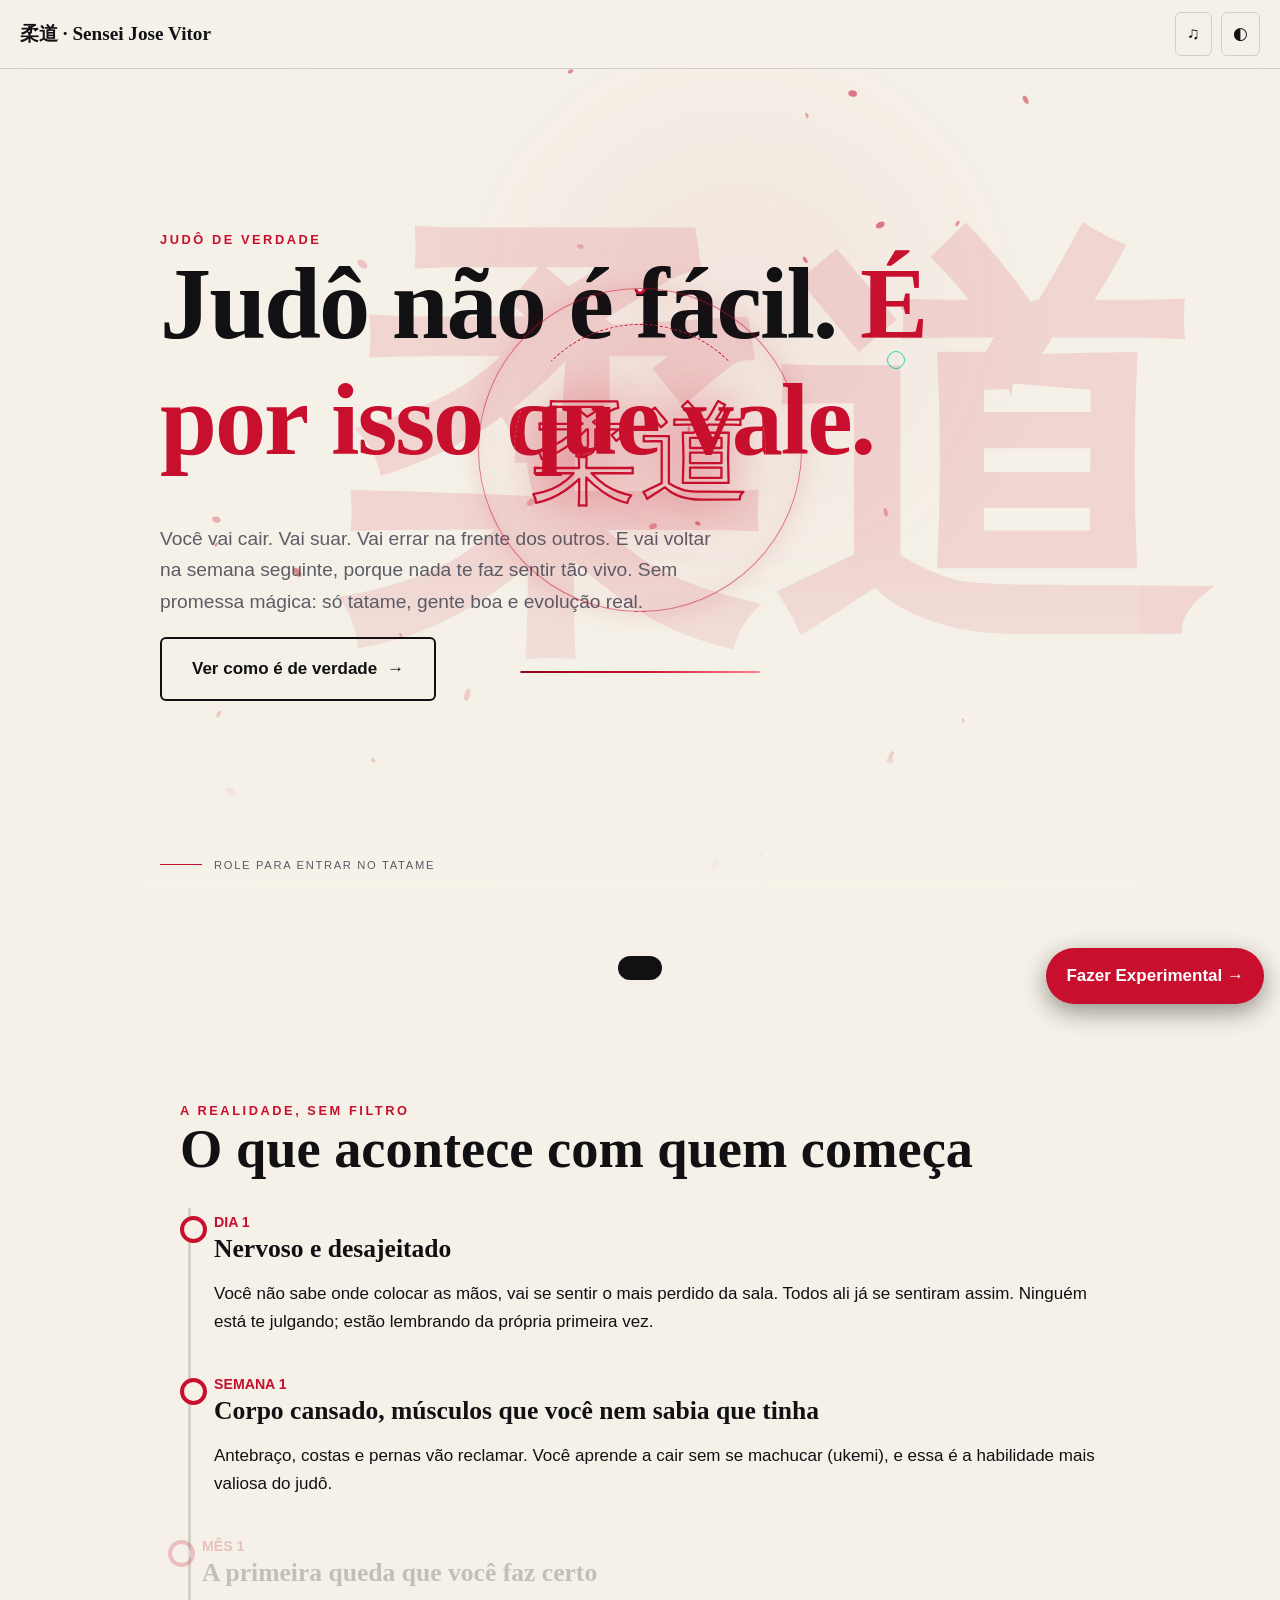
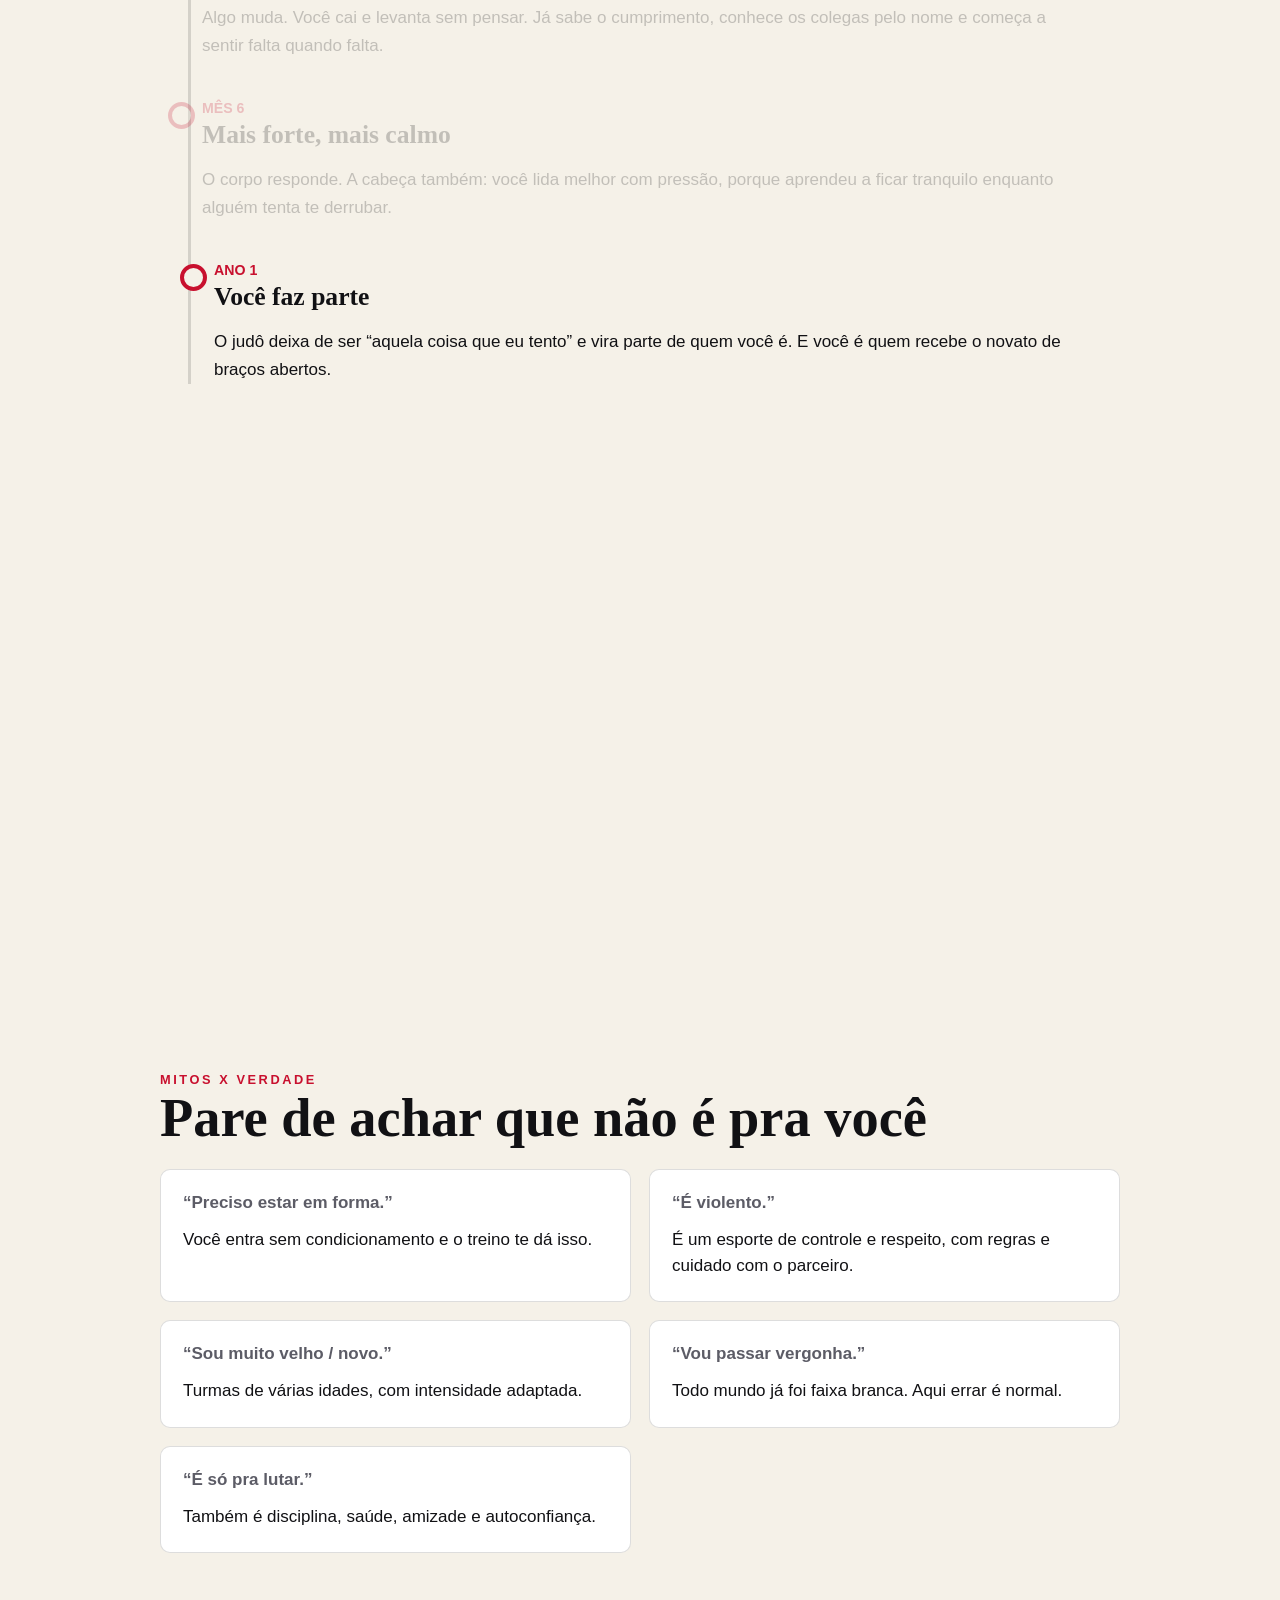
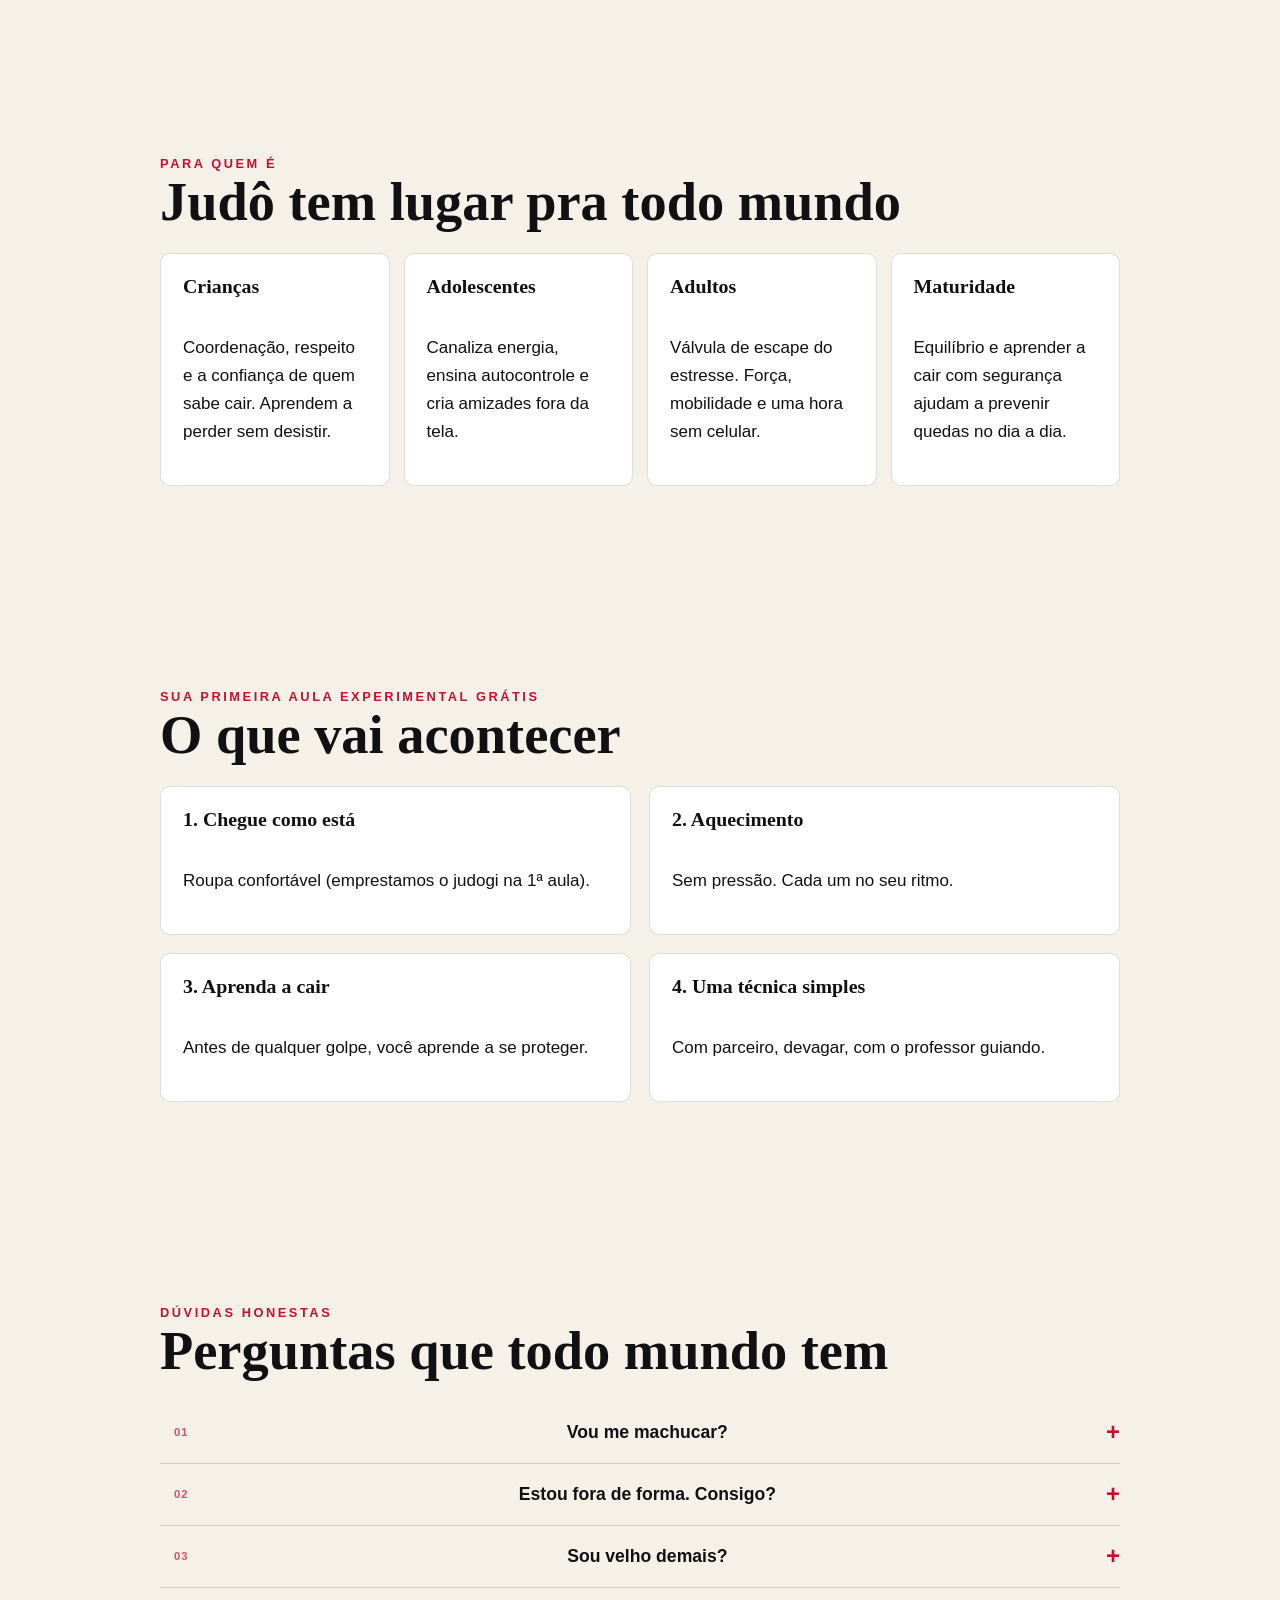
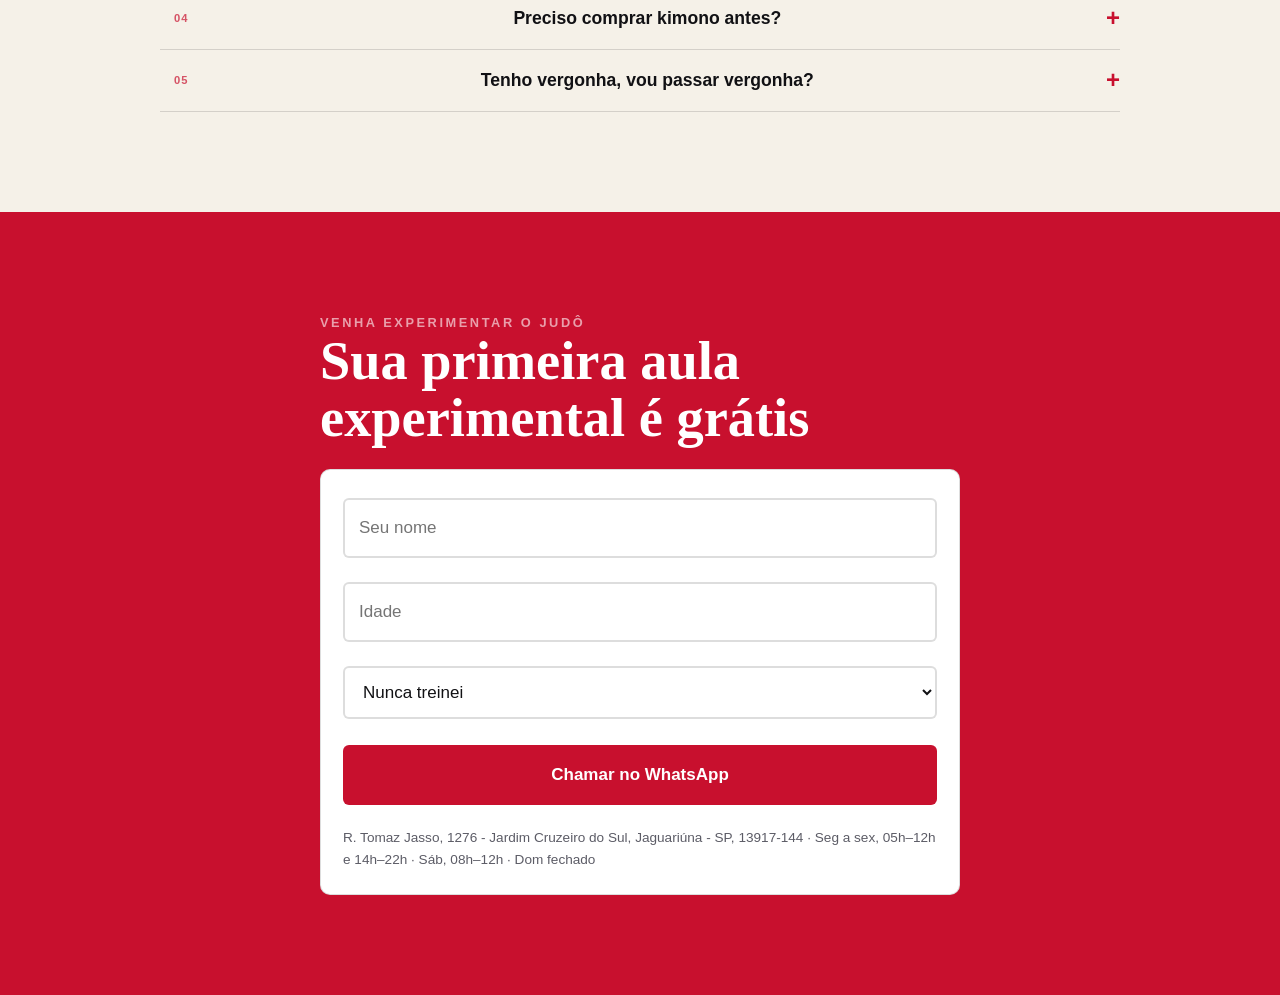
==== judo-academia.html @ a7edaeb3 "Add judo academy website" ====
<!DOCTYPE html>
<html lang="pt-BR">
<head>
<meta charset="utf-8">
<meta name="viewport" content="width=device-width, initial-scale=1, viewport-fit=cover">
<meta name="theme-color" content="#0b0b0f">
<title>Sensei Jose Vitor</title>
<link rel="stylesheet" href="judo-academia.css">
</head>
<body>
<div class="loader" id="loader" aria-label="Carregando" role="status"><div class="loader__mark"><div class="loader__emblem"><svg viewBox="0 0 200 200" aria-hidden="true"><text x="100" y="135" text-anchor="middle" class="loader__kanji" font-size="96" font-family="serif">柔道</text></svg></div><div class="loader__status"><div class="loader__percent"><span id="loadPercent">0</span>%</div><div class="loader__track" aria-hidden="true"><i id="loadBar"></i></div><div class="loader__caption">Entre no tatame</div></div></div></div><div class="shoji" aria-hidden="true"><i></i><i></i></div>
<div id="pg"></div><div class="cursor" id="cursor"></div><div class="kj" id="kj" aria-hidden="true">柔道</div>
<nav id="nav"><b id="nm">柔道</b><span><button id="sound" aria-label="Ativar sons" aria-pressed="false">♫</button> <button id="tgl" aria-label="Alternar tema">◐</button></span></nav>
<main>
<section class="hero" id="top"><canvas class="hero__canvas" id="petals" aria-hidden="true"></canvas><div class="hero__wash"></div>
<div class="hero__copy"><div class="k">Judô de verdade</div><h1 id="h1">Judô não é fácil. É por isso que vale.</h1><p>Você vai cair. Vai suar. Vai errar na frente dos outros. E vai voltar na semana seguinte, porque nada te faz sentir tão vivo. Sem promessa mágica: só tatame, gente boa e evolução real.</p><div class="row"><a class="btn o btn--explore magnetic" href="#real"><span>Ver como é de verdade <i aria-hidden="true">→</i></span></a></div></div><div class="scroll-cue"><i></i>Role para entrar no tatame</div>
</section>
<div class="tl-wrap" id="real"><section class="tl-stage"><div class="tl-pin"><div style="width:100%"><div class="k reveal">A realidade, sem filtro</div><h2 class="reveal">O que acontece com quem começa</h2><div class="tl" id="tl"><i></i><div class="st"><small>DIA 1</small><h3>Nervoso e desajeitado</h3><p>Você não sabe onde colocar as mãos, vai se sentir o mais perdido da sala. Todos ali já se sentiram assim. Ninguém está te julgando; estão lembrando da própria primeira vez.</p></div><div class="st"><small>SEMANA 1</small><h3>Corpo cansado, músculos que você nem sabia que tinha</h3><p>Antebraço, costas e pernas vão reclamar. Você aprende a cair sem se machucar (ukemi), e essa é a habilidade mais valiosa do judô.</p></div><div class="st"><small>MÊS 1</small><h3>A primeira queda que você faz certo</h3><p>Algo muda. Você cai e levanta sem pensar. Já sabe o cumprimento, conhece os colegas pelo nome e começa a sentir falta quando falta.</p></div><div class="st"><small>MÊS 6</small><h3>Mais forte, mais calmo</h3><p>O corpo responde. A cabeça também: você lida melhor com pressão, porque aprendeu a ficar tranquilo enquanto alguém tenta te derrubar.</p></div><div class="st"><small>ANO 1</small><h3>Você faz parte</h3><p>O judô deixa de ser “aquela coisa que eu tento” e vira parte de quem você é. E você é quem recebe o novato de braços abertos.</p></div></div></div></div></section></div>
<section class="big-band clip-reveal"><p id="mantra"><span class="light-word">Não</span> <span class="light-word">é</span> <span class="light-word">sobre</span> <span class="light-word">não</span> <span class="light-word">cair.</span><br><span class="light-word">É</span> <span class="light-word">sobre</span> <em class="light-word">aprender</em> <em class="light-word">a</em> <em class="light-word">levantar</em><span class="light-word">.</span></p></section>
<section><div class="k reveal">Mitos x verdade</div><h2 class="reveal">Pare de achar que não é pra você</h2><div id="myths" class="two"><div class="card reveal tilt"><span class="myth">“Preciso estar em forma.”</span><span class="real">Você entra sem condicionamento e o treino te dá isso.</span></div><div class="card reveal tilt"><span class="myth">“É violento.”</span><span class="real">É um esporte de controle e respeito, com regras e cuidado com o parceiro.</span></div><div class="card reveal tilt"><span class="myth">“Sou muito velho / novo.”</span><span class="real">Turmas de várias idades, com intensidade adaptada.</span></div><div class="card reveal tilt"><span class="myth">“Vou passar vergonha.”</span><span class="real">Todo mundo já foi faixa branca. Aqui errar é normal.</span></div><div class="card reveal tilt"><span class="myth">“É só pra lutar.”</span><span class="real">Também é disciplina, saúde, amizade e autoconfiança.</span></div></div></section>
<section><div class="k reveal">Para quem é</div><h2 class="reveal">Judô tem lugar pra todo mundo</h2><div class="ages"><div class="card reveal tilt"><h3>Crianças</h3><p>Coordenação, respeito e a confiança de quem sabe cair. Aprendem a perder sem desistir.</p></div><div class="card reveal tilt"><h3>Adolescentes</h3><p>Canaliza energia, ensina autocontrole e cria amizades fora da tela.</p></div><div class="card reveal tilt"><h3>Adultos</h3><p>Válvula de escape do estresse. Força, mobilidade e uma hora sem celular.</p></div><div class="card reveal tilt"><h3>Maturidade</h3><p>Equilíbrio e aprender a cair com segurança ajudam a prevenir quedas no dia a dia.</p></div></div></section>
<section><div class="k reveal">Sua primeira aula experimental grátis</div><h2 class="reveal">O que vai acontecer</h2><div class="two"><div class="card reveal tilt"><h3>1. Chegue como está</h3><p>Roupa confortável (emprestamos o judogi na 1ª aula).</p></div><div class="card reveal tilt"><h3>2. Aquecimento</h3><p>Sem pressão. Cada um no seu ritmo.</p></div><div class="card reveal tilt"><h3>3. Aprenda a cair</h3><p>Antes de qualquer golpe, você aprende a se proteger.</p></div><div class="card reveal tilt"><h3>4. Uma técnica simples</h3><p>Com parceiro, devagar, com o professor guiando.</p></div></div></section>
<section><div class="k reveal">Dúvidas honestas</div><h2 class="reveal">Perguntas que todo mundo tem</h2><div class="reveal"><details><summary>Vou me machucar?</summary><p>Judô é contato, e lesões podem acontecer como em qualquer esporte. Por isso começamos pelo ukemi (a arte de cair) e treinamos com progressão e supervisão. Avise o professor de qualquer limitação.</p></details><details><summary>Estou fora de forma. Consigo?</summary><p>Sim. Ninguém chega em forma para o judô: o judô é que te coloca em forma. Você faz no seu ritmo.</p></details><details><summary>Sou velho demais?</summary><p>Não existe idade máxima. Há pessoas começando depois dos 50. Adaptamos a intensidade.</p></details><details><summary>Preciso comprar kimono antes?</summary><p>Não. Para a primeira aula, use roupa confortável. Depois te orientamos sobre o judogi.</p></details><details><summary>Tenho vergonha, vou passar vergonha?</summary><p>Todo mundo ali já foi iniciante. Errar faz parte e é bem-vindo.</p></details></div></section>
<section class="cta" id="aula"><div class="in"><div class="k reveal">Venha experimentar o judô</div><h2 class="reveal">Sua primeira aula experimental é grátis</h2><div class="card reveal"><input id="fn" placeholder="Seu nome" aria-label="Nome"><input id="fa" type="number" min="3" max="99" placeholder="Idade" aria-label="Idade"><select id="fx" aria-label="Experiência"><option>Nunca treinei</option><option>Já treinei algum tempo</option><option>Treino outra arte marcial</option></select><button class="btn form-submit magnetic" id="fb">Chamar no WhatsApp</button><p id="ad"></p></div></div></section>
</main><a class="btn fab magnetic" id="fab" href="#aula">Fazer Experimental →</a><div id="toast" role="status" aria-live="polite"></div>
<script src="judo-academia.js"></script>
</body>
</html>
---- judo-academia.css ----
:root{--bg:#f5f1e8;--fg:#111114;--card:#fff;--mut:#5c5c66;--red:#c8102e;--ink:#0b0b0f;--ln:#0002;--ease:cubic-bezier(.2,.8,.2,1);--ease-spring:cubic-bezier(.16,1,.3,1);--dur-fast:.24s;--dur:.7s;--dur-slow:1.2s;box-sizing:border-box;padding-top:env(safe-area-inset-top,0px);padding-bottom:env(safe-area-inset-bottom,0px)}
@media(prefers-color-scheme:dark){:root:not([data-theme="light"]){--bg:#0b0b0f;--fg:#f5f1e8;--card:#16161c;--mut:#a3a3b0;--ln:#fff2}}
:root[data-theme="dark"]{--bg:#0b0b0f;--fg:#f5f1e8;--card:#16161c;--mut:#a3a3b0;--ln:#fff2}
*{box-sizing:border-box}html{scroll-behavior:smooth}body{margin:0;background:var(--bg);color:var(--fg);font:17px/1.65 Inter,ui-sans-serif,sans-serif;overflow-x:hidden;transition:background-color .8s var(--ease),color .8s var(--ease)}
body:before{content:"";position:fixed;inset:0;pointer-events:none;z-index:80;opacity:.035;background-image:radial-gradient(#000 1px,transparent 1px);background-size:4px 4px;mix-blend-mode:soft-light}h1,h2,h3{font-family:'Shippori Mincho',Georgia,serif;line-height:1.05;margin:0 0 .4em}h2{font-size:clamp(2rem,6vw,3.4rem)}a,button{font:inherit}button{cursor:pointer}
.k{color:var(--red);font-weight:800;letter-spacing:.2em;font-size:.8rem;text-transform:uppercase}.btn{display:inline-block;background:var(--red);color:#fff;border:0;border-radius:6px;padding:16px 30px;font-weight:800;text-decoration:none;cursor:pointer;transition:transform var(--dur-fast) var(--ease),box-shadow var(--dur-fast) var(--ease);position:relative;overflow:hidden;isolation:isolate}.btn:before{content:"";position:absolute;inset:0;background:radial-gradient(circle at var(--mx,50%) var(--my,50%),#fff8,transparent 24%);opacity:0;transition:opacity var(--dur-fast);z-index:-1}.btn:hover:before,.btn:focus-visible:before{opacity:1}.btn:hover{transform:translateY(-3px);box-shadow:0 10px 30px #c8102e66}.btn:active{transform:scale(.97)}.btn.o{background:none;border:2px solid var(--fg);color:var(--fg)}.btn--explore{animation:explore-glow 3.2s ease-in-out infinite}.btn--explore:after{content:"";position:absolute;top:-40%;bottom:-40%;left:-35%;width:24%;background:linear-gradient(90deg,transparent,#fff8,transparent);transform:skewX(-22deg);animation:explore-sweep 4.8s ease-in-out infinite;pointer-events:none;z-index:0}.btn--explore>span{position:relative;z-index:1;display:inline-flex;align-items:center;gap:10px}.btn--explore i{font-style:normal;transition:transform .3s var(--ease)}.btn--explore:hover,.btn--explore:focus-visible{background:var(--red);border-color:var(--red);color:#fff}.btn--explore:hover i,.btn--explore:focus-visible i{transform:translateX(5px)}@keyframes explore-glow{0%,100%{box-shadow:0 0 0 1px #c8102e22,0 0 14px #c8102e18}50%{box-shadow:0 0 0 1px #c8102e66,0 0 26px #c8102e55}}@keyframes explore-sweep{0%,68%{left:-35%;opacity:0}72%{opacity:1}94%,100%{left:115%;opacity:0}}:focus-visible{outline:3px solid var(--red);outline-offset:3px}
#pg{position:fixed;top:0;left:0;height:3px;background:var(--red);width:0;z-index:90;transform-origin:left;box-shadow:0 0 18px #c8102e99}nav{position:fixed;top:0;left:0;width:100%;z-index:70;display:flex;justify-content:space-between;align-items:center;padding:12px 20px;padding-top:calc(12px + env(safe-area-inset-top,0px));backdrop-filter:blur(14px);background:color-mix(in srgb,var(--bg) 75%,transparent);border-bottom:1px solid var(--ln);transition:transform .55s var(--ease),background-color .7s var(--ease)}nav.is-hidden{transform:translateY(-110%)}nav b{font-family:'Shippori Mincho';font-size:1.2rem}nav>span{display:flex;align-items:center;gap:9px}nav .btn{padding:10px 18px;white-space:nowrap}#tgl,#sound{background:none;border:1px solid var(--ln);color:var(--fg);border-radius:6px;padding:7px 11px;cursor:pointer;transition:background var(--dur-fast),transform var(--dur-fast)}#tgl:hover,#sound:hover{background:var(--ln);transform:translateY(-2px)}
.loader{position:fixed;inset:0;z-index:100;background:var(--ink);color:#f5f1e8;display:grid;place-items:center;overflow:hidden;transition:visibility 1s 1s}.loader:before{content:"";position:absolute;width:min(70vw,520px);aspect-ratio:1;border:1px solid #c8102e33;border-radius:50%;box-shadow:0 0 0 34px #c8102e08,0 0 0 68px #c8102e05;animation:loader-orbit 12s linear infinite}.loader:after{content:"";position:absolute;left:0;right:0;top:50%;height:1px;background:linear-gradient(90deg,transparent,#c8102eaa,transparent);box-shadow:0 0 24px #c8102e;animation:loader-scan 2.4s var(--ease) infinite}.loader.done{visibility:hidden}.loader__mark{position:relative;text-align:center;z-index:1;animation:loader-breathe 2.2s var(--ease) infinite}.loader__mark:before,.loader__mark:after{content:"";position:absolute;inset:10%;border:1px solid #f5f1e81a;border-radius:50%;animation:loader-ring 2.8s var(--ease) infinite}.loader__mark:after{inset:0;border-color:#c8102e55;animation-delay:-1.4s}.loader__mark svg{width:min(42vw,240px);height:min(42vw,240px);overflow:visible;filter:drop-shadow(0 0 18px #c8102e88)}.loader__kanji{fill:none;stroke:var(--red);stroke-width:2;stroke-linecap:round;stroke-linejoin:round;stroke-dasharray:900;stroke-dashoffset:900;animation:draw 1.8s var(--ease) forwards}.loader__percent{font-size:.75rem;letter-spacing:.2em;margin-top:16px;color:#f5f1e8aa}.loader__caption{margin-top:8px;font-size:.62rem;letter-spacing:.32em;text-transform:uppercase;color:#f5f1e855}.shoji{position:fixed;inset:0;z-index:99;pointer-events:none;display:flex}.shoji i{background:var(--red);width:50%;transform:scaleX(1);transition:transform 1s var(--ease-spring)}.shoji i:last-child{transform-origin:right}.shoji i:first-child{transform-origin:left}.loader.done+.shoji i:first-child{transform:scaleX(0)}.loader.done+.shoji i:last-child{transform:scaleX(0)}@keyframes loader-orbit{to{transform:rotate(360deg)}}@keyframes loader-scan{0%,100%{transform:translateY(-32vh);opacity:0}35%,65%{opacity:1}50%{transform:translateY(32vh)}}@keyframes loader-ring{50%{transform:scale(1.12);opacity:.2}}@keyframes loader-breathe{50%{transform:scale(1.025)}}
section{max-width:1000px;margin:auto;padding:100px 20px;position:relative}.hero{min-height:100svh;display:flex;flex-direction:column;justify-content:center;padding-top:130px;overflow:hidden}.hero__canvas{position:absolute;inset:0;width:100%;height:100%;pointer-events:none;opacity:.72}.hero__wash{position:absolute;inset:0;background:radial-gradient(circle at 60% 35%,#c8102e0d,transparent 38%),linear-gradient(180deg,transparent 60%,var(--bg));pointer-events:none}.kj{position:absolute;right:-4%;top:9%;font:800 min(70vw,520px)/1 'Shippori Mincho';color:var(--red);opacity:.08;user-select:none;pointer-events:none;will-change:transform}.hero__copy{position:relative;z-index:2}.hero h1{font-size:clamp(2.8rem,11vw,7rem);max-width:850px;letter-spacing:-.02em}.hero h1 .word{display:inline-block;overflow:hidden;vertical-align:bottom;padding-bottom:.08em}.hero h1 .word>span{display:inline-block;transform:translateY(110%);opacity:0}.hero h1 em{color:var(--red);font-style:normal}.hero p{max-width:560px;font-size:1.2rem;color:var(--mut);position:relative;opacity:0;transform:translateY(25px)}.row{display:flex;gap:12px;flex-wrap:wrap;margin-top:10px;position:relative;opacity:0;transform:translateY(25px)}.hero.is-ready h1 .word>span{animation:word-in .9s var(--ease-spring) forwards;animation-delay:calc(var(--i)*.07s + .15s)}.hero.is-ready p{animation:fade-up .8s var(--ease) .75s forwards}.hero.is-ready .row{animation:fade-up .8s var(--ease) .88s forwards}@keyframes draw{to{stroke-dashoffset:0}}@keyframes word-in{to{transform:none;opacity:1}}@keyframes fade-up{to{transform:none;opacity:1}}
.judoka{position:absolute;right:6%;bottom:7%;width:min(43vw,410px);z-index:2;transform-origin:bottom center;filter:drop-shadow(0 18px 13px #0003);animation:judoka-breathe 4s var(--ease) infinite;will-change:transform}.judoka .throw{transform-origin:180px 190px;animation:throw-cycle 8s var(--ease) infinite}.judoka .uke{transform-origin:220px 160px;animation:uke-cycle 8s var(--ease) infinite}.judoka .shadow{transform-origin:center;animation:shadow-cycle 8s var(--ease) infinite}@keyframes judoka-breathe{50%{transform:translateY(-5px)}}@keyframes throw-cycle{0%,10%{transform:rotate(0) translate(0)}22%{transform:rotate(-4deg) translate(-3px,2px)}42%,58%{transform:rotate(8deg) translate(12px,-7px)}72%,100%{transform:rotate(0) translate(0)}}@keyframes uke-cycle{0%,38%{transform:rotate(0) translate(0);opacity:1}58%,70%{transform:rotate(44deg) translate(25px,35px);opacity:.9}82%,100%{transform:rotate(0) translate(0);opacity:1}}@keyframes shadow-cycle{0%,40%,100%{transform:scaleX(1);opacity:.28}65%{transform:scaleX(1.25);opacity:.18}}
.scroll-cue{position:absolute;bottom:26px;left:20px;display:flex;align-items:center;gap:12px;color:var(--mut);font-size:.7rem;letter-spacing:.15em;text-transform:uppercase}.scroll-cue i{display:block;width:42px;height:1px;background:var(--red);animation:cue 1.8s var(--ease) infinite}@keyframes cue{50%{transform:scaleX(.3);transform-origin:left}}
.reveal{opacity:0;transform:translateY(45px);transition:opacity .9s var(--ease),transform .9s var(--ease)}.reveal.on{opacity:1;transform:none}.clip-reveal{clip-path:inset(0 0 100% 0);transition:clip-path 1.1s var(--ease)}.clip-reveal.on{clip-path:inset(0)}
.tl-wrap{background:var(--bg);transition:background-color 1.2s var(--ease)}.tl-stage{position:relative}.tl-pin{position:relative;top:auto;min-height:0;display:block;padding:100px 20px}.tl{position:relative;padding-left:34px;margin-top:30px;width:100%}.tl::before{content:"";position:absolute;left:8px;top:0;bottom:0;width:3px;background:var(--ln)}.tl i{position:absolute;left:8px;top:0;width:3px;background:var(--red);height:var(--h,0%);transition:height .2s}.st{position:relative;margin-bottom:34px;opacity:.22;transform:translateX(-12px);transition:opacity .7s var(--ease),transform .7s var(--ease)}.st.active{opacity:1;transform:none}.st:before{content:"";position:absolute;left:-34px;top:8px;width:19px;height:19px;border-radius:50%;background:var(--bg);border:4px solid var(--red);transition:background .5s,box-shadow .5s}.st.active:before{background:var(--red);box-shadow:0 0 0 8px #c8102e22}.st h3{font-size:1.6rem}.st small{color:var(--red);font-weight:800}.two{display:grid;grid-template-columns:1fr 1fr;gap:18px}@media(max-width:640px){.two{grid-template-columns:1fr}.tl-pin{padding:80px 20px}}
.card{background:var(--card);border:1px solid var(--ln);border-radius:10px;padding:22px;transition:transform .45s var(--ease),box-shadow .45s var(--ease);transform-style:preserve-3d;position:relative;overflow:hidden;display:flex;flex-direction:column;gap:12px}.card:after{content:"";position:absolute;inset:0;background:radial-gradient(circle at var(--lx,50%) var(--ly,50%),#fff8,transparent 27%);opacity:0;transition:opacity .3s;pointer-events:none}.card:hover{box-shadow:0 24px 55px #0002}.card:hover:after{opacity:.7}.myth{display:block;color:var(--mut);font-weight:800;line-height:1.35}.real{display:block;line-height:1.55}.big-band{background:var(--fg);color:var(--bg);text-align:center;padding:110px 20px;max-width:none;overflow:hidden}.big-band p{font:800 clamp(1.8rem,5vw,3.4rem)/1.2 'Shippori Mincho';max-width:900px;margin:auto}.big-band p .light-word{color:var(--bg);opacity:.22;transition:color .5s,opacity .5s}.big-band p .light-word.lit{opacity:1}.big-band p em{color:var(--red);font-style:normal}.ages{display:grid;grid-template-columns:repeat(auto-fit,minmax(200px,1fr));gap:14px}
details{border-bottom:1px solid var(--ln);padding:16px 0;position:relative;transition:border-color .5s var(--ease),background-color .5s var(--ease)}details:before{content:"";position:absolute;left:0;top:0;width:3px;height:100%;background:var(--red);transform:scaleY(0);transform-origin:top;transition:transform .6s var(--ease-spring)}details.is-open{border-color:#c8102e66;background:linear-gradient(90deg,#c8102e0d,transparent 70%)}details.is-open:before{transform:scaleY(1)}summary{cursor:pointer;font-weight:800;font-size:1.1rem;list-style:none;display:flex;align-items:center;justify-content:space-between;gap:20px;padding-left:14px;transition:color .4s var(--ease)}summary::-webkit-details-marker{display:none}summary:before{content:"0";color:var(--red);font:800 .7rem/1 Inter,sans-serif;letter-spacing:.1em;opacity:.7}details:nth-of-type(1) summary:before{content:"01"}details:nth-of-type(2) summary:before{content:"02"}details:nth-of-type(3) summary:before{content:"03"}details:nth-of-type(4) summary:before{content:"04"}details:nth-of-type(5) summary:before{content:"05"}summary:after{content:"+";color:var(--red);font-size:1.5rem;line-height:1;transition:transform .6s var(--ease-spring),color .4s}details[open] summary,details.is-open summary{color:var(--red)}details[open] summary:after,details.is-open summary:after{transform:rotate(135deg);color:var(--fg)}details p{color:var(--mut);margin:10px 0 0;padding:0 42px 0 42px;max-height:0;overflow:hidden;opacity:0;transform:translateY(-8px);transition:max-height .8s var(--ease),opacity .5s var(--ease) .08s,transform .8s var(--ease)}details[open] p,details.is-open p{max-height:180px!important;opacity:1!important;transform:none!important}
input,textarea,select{width:100%;font:inherit;padding:14px;border-radius:6px;border:2px solid var(--ln);background:var(--card);color:var(--fg);margin:6px 0}input.bad{border-color:var(--red)}input.ok{border-color:#3e8e5a}.cta{background:var(--red);color:#fff;max-width:none;border-radius:0}.cta .in{max-width:640px;margin:auto}.cta .card{color:var(--fg)}.cta h2{color:#fff}.cta .k{color:#fff9}.form-submit{width:100%;margin-top:8px}.form-submit.is-loading{color:transparent}.form-submit.is-loading:after{content:"";position:absolute;left:50%;top:50%;width:18px;height:18px;margin:-9px;border:2px solid #fff6;border-top-color:#fff;border-radius:50%;animation:spin .7s linear infinite}.form-submit.is-sent{background:#2d8a58}@keyframes spin{to{transform:rotate(360deg)}}#ad{font-size:.85rem;color:var(--mut);margin:10px 0 0}
#toast{position:fixed;bottom:calc(20px + env(safe-area-inset-bottom,0px));left:50%;transform:translate(-50%,100px);background:var(--fg);color:var(--bg);padding:12px 22px;border-radius:99px;font-weight:600;transition:transform .5s var(--ease);z-index:80;white-space:nowrap}#toast.on{transform:translate(-50%,0)}.fab{position:fixed;right:16px;bottom:calc(16px + env(safe-area-inset-bottom,0px));z-index:60;border-radius:99px;padding:14px 20px;box-shadow:0 8px 24px #0006;transform:translateY(120px);transition:transform .5s var(--ease)}.fab.on{transform:none}
.marquee{max-width:none;padding:18px 0;overflow:hidden;background:var(--red);color:#fff;white-space:nowrap}.marquee__track{display:inline-flex;gap:30px;font:800 clamp(2rem,7vw,5rem)/1 'Shippori Mincho';animation:marquee 25s linear infinite;will-change:transform}.marquee__track span{display:flex;align-items:center;gap:30px}.marquee__track span:after{content:"•";font-family:Inter;font-size:.5em}@keyframes marquee{to{transform:translateX(-50%)}}
.cursor{position:fixed;left:0;top:0;width:18px;height:18px;border:1px solid var(--red);border-radius:50%;pointer-events:none;z-index:120;transform:translate(-50%,-50%);transition:width .35s var(--ease),height .35s var(--ease),background .35s,color .35s;display:grid;place-items:center;font-size:9px;color:#fff;mix-blend-mode:difference}.cursor.big{width:70px;height:70px;background:var(--red);color:#fff;border:0}.cursor.big:after{content:"VER"}.cursor.off{opacity:0}
@media(min-width:761px){body,body *{cursor:none!important}}
@media(max-width:760px){.hero p{max-width:75%}.cursor{display:none}.hero{min-height:100svh}.hero__canvas{opacity:.45}.marquee__track{animation-duration:35s}nav{padding-left:14px;padding-right:14px}nav>span{gap:5px}nav .btn{padding:9px 12px;font-size:.9rem}}
.loader{background:radial-gradient(ellipse at center,#19070b 0%,var(--ink) 64%)}.loader:before{width:min(78vw,560px);border-color:#c8102e44;box-shadow:0 0 0 26px #c8102e0b,0 0 0 58px #c8102e07,0 0 90px #c8102e12;animation:loader-orbit 18s linear infinite}.loader:after{height:2px;background:linear-gradient(90deg,transparent,#c8102e,transparent);box-shadow:0 0 32px #c8102e;animation:loader-scan 2.8s var(--ease) infinite}.loader__mark{width:min(74vw,360px,54vh);aspect-ratio:1;display:grid;place-items:center;position:relative;text-align:center;z-index:1;animation:none}.loader__mark:before,.loader__mark:after{display:none}.loader__emblem{position:relative;width:100%;height:100%;display:grid;place-items:center;border-radius:50%;background:radial-gradient(circle,#c8102e1c 0%,#c8102e08 43%,transparent 72%);animation:loader-emblem-in 1s var(--ease-spring) both}.loader__emblem:before,.loader__emblem:after{content:"";position:absolute;border-radius:50%;pointer-events:none}.loader__emblem:before{inset:5%;border:1px solid #c8102e88;box-shadow:inset 0 0 30px #c8102e12,0 0 28px #c8102e20;background:radial-gradient(circle at 50% 0%,#fff 0 2px,#c8102e 3px 5px,transparent 6px);animation:loader-orbit 9s linear infinite}.loader__emblem:after{inset:15%;border:1px dashed #f5f1e844;border-top-color:#c8102e;animation:loader-orbit 20s linear infinite reverse}.loader__emblem svg{position:relative;z-index:1;width:min(60vw,230px);height:auto;overflow:visible;filter:drop-shadow(0 0 20px #c8102eaa);animation:loader-symbol 2.4s ease-in-out 1s infinite alternate}.loader__kanji{fill:none;stroke:var(--red);stroke-width:2;stroke-linecap:round;stroke-linejoin:round;stroke-dasharray:900;stroke-dashoffset:900;animation:draw 1.8s var(--ease) .2s forwards}.loader__status{position:absolute;top:calc(100% + 12px);left:50%;width:min(64vw,240px);transform:translateX(-50%);text-align:center}.loader__percent{font-size:.8rem;letter-spacing:.24em;margin:0;color:#f5f1e8cc}.loader__track{height:2px;width:100%;margin:8px auto 0;overflow:hidden;border-radius:99px;background:#f5f1e822}.loader__track i{display:block;width:0;height:100%;border-radius:inherit;background:linear-gradient(90deg,#8f061e,var(--red),#ff8293);box-shadow:0 0 14px #ff294f;transition:width .12s linear}.loader__caption{margin-top:10px;font-size:.62rem;letter-spacing:.32em;text-transform:uppercase;color:#f5f1e899}@keyframes loader-emblem-in{0%{opacity:0;transform:scale(.72) rotate(-10deg);filter:blur(10px)}70%{opacity:1;transform:scale(1.03) rotate(2deg);filter:blur(0)}100%{transform:scale(1) rotate(0)}}@keyframes loader-symbol{from{transform:scale(.96);filter:drop-shadow(0 0 12px #c8102e66)}to{transform:scale(1.04);filter:drop-shadow(0 0 28px #c8102ecc)}}
@media(prefers-reduced-motion:reduce){*,*:before,*:after{animation-duration:.01ms!important;animation-iteration-count:1!important;transition-duration:.01ms!important;scroll-behavior:auto!important}.cursor{display:none}.hero__canvas,.judoka{display:none}.reveal{opacity:1;transform:none}.clip-reveal{clip-path:none}.st{opacity:1;transform:none}.marquee__track{animation:none}.loader{display:none}.shoji{display:none}}
.loader{width:100vw}
.kj{position:fixed;z-index:0;right:clamp(1rem,6vw,6rem);top:50%;translate:0 -50%;font-size:clamp(15rem,34vw,30rem);line-height:.78;white-space:nowrap;max-width:none;opacity:.12;transform-origin:55% 50%}
main{position:relative;z-index:1}
@media(max-width:760px){.kj{right:1rem;top:47%;font-size:clamp(9rem,43vw,13rem);opacity:.13}}
@media(min-width:761px){.hero h1{font-size:clamp(2.8rem,8vw,7rem)}}
@media(max-width:760px){.hero{padding-top:104px;padding-bottom:72px}.hero h1{font-size:clamp(2.4rem,9vw,4.4rem)}.hero p{max-width:min(100%,34rem);font-size:1.05rem;line-height:1.5}}
@media(max-width:380px) and (max-height:700px){.hero{padding-top:84px;padding-bottom:60px}.hero h1{font-size:clamp(2rem,8vw,2.5rem);margin-bottom:.35em}.hero p{font-size:1rem}.scroll-cue{bottom:12px;gap:8px;letter-spacing:.08em}}
@media(max-width:380px){.btn--explore{padding:14px 16px;font-size:.9rem}.btn--explore>span{white-space:nowrap}}
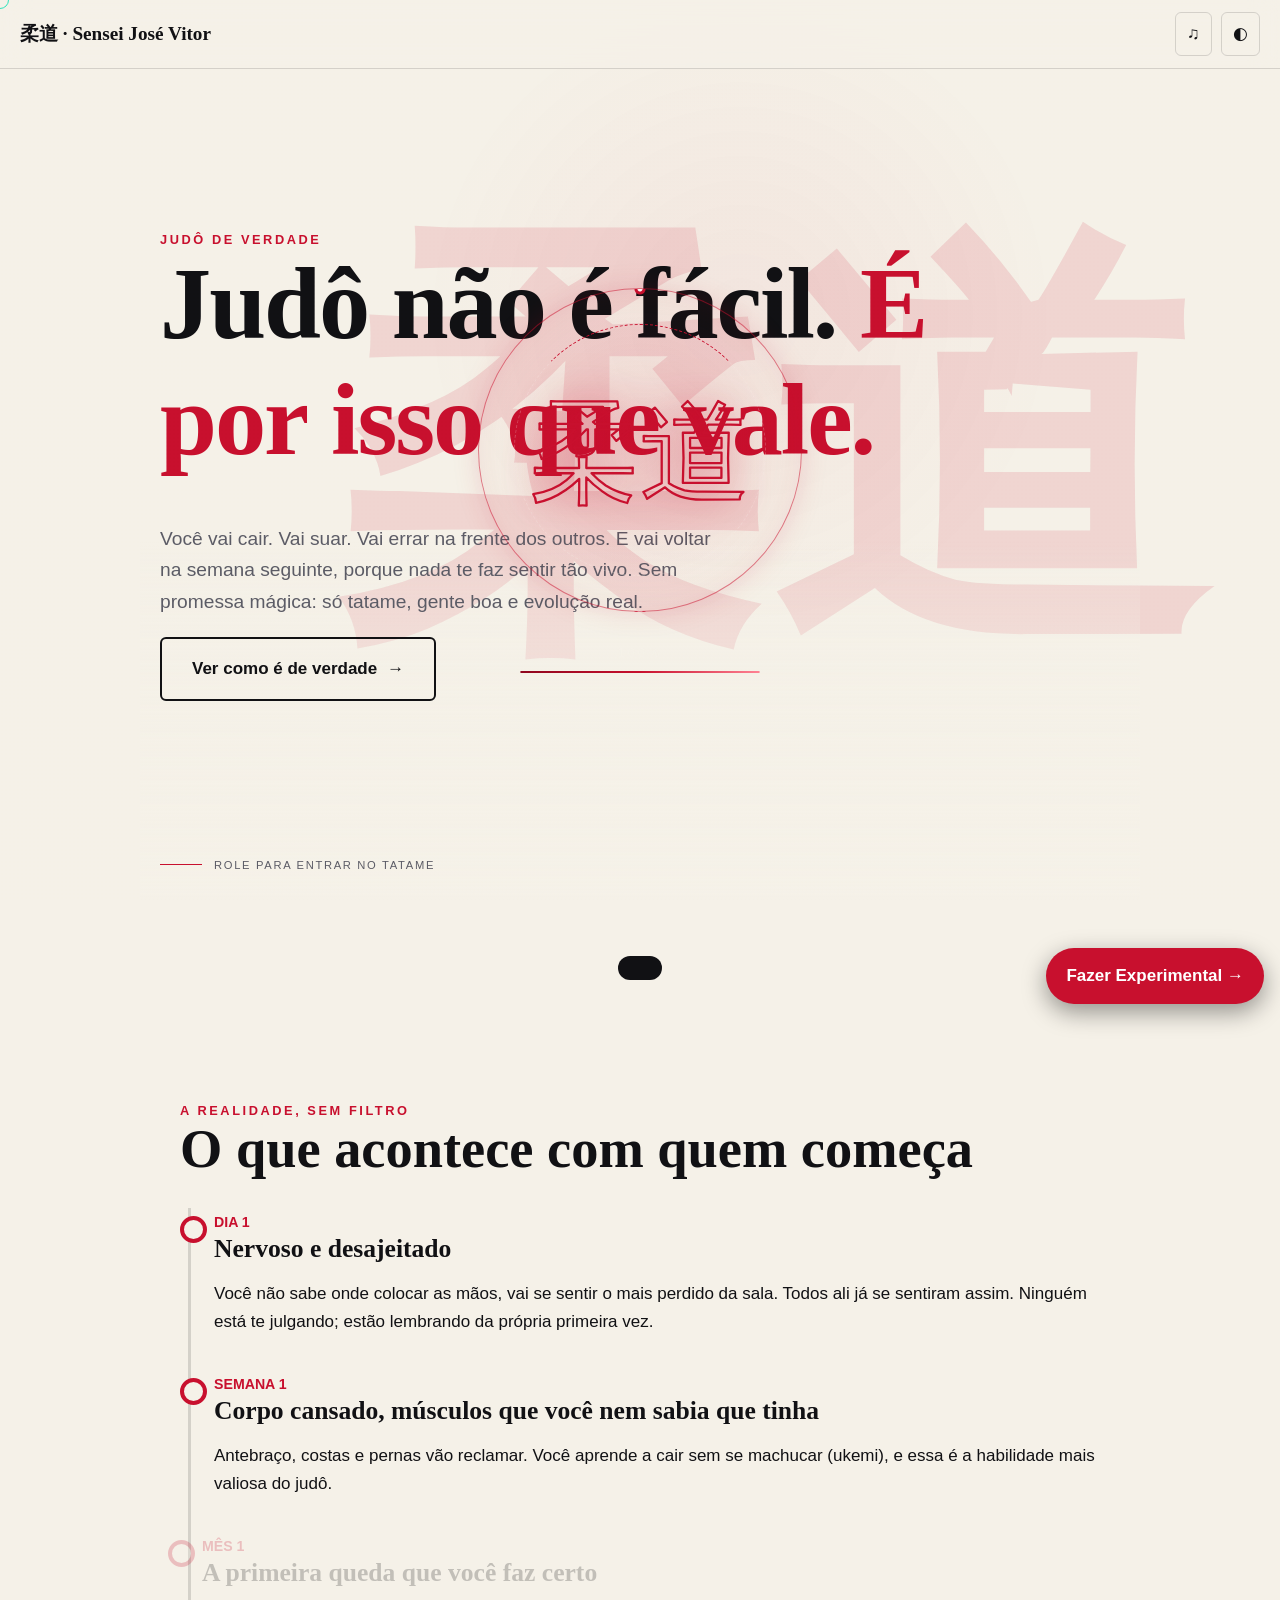
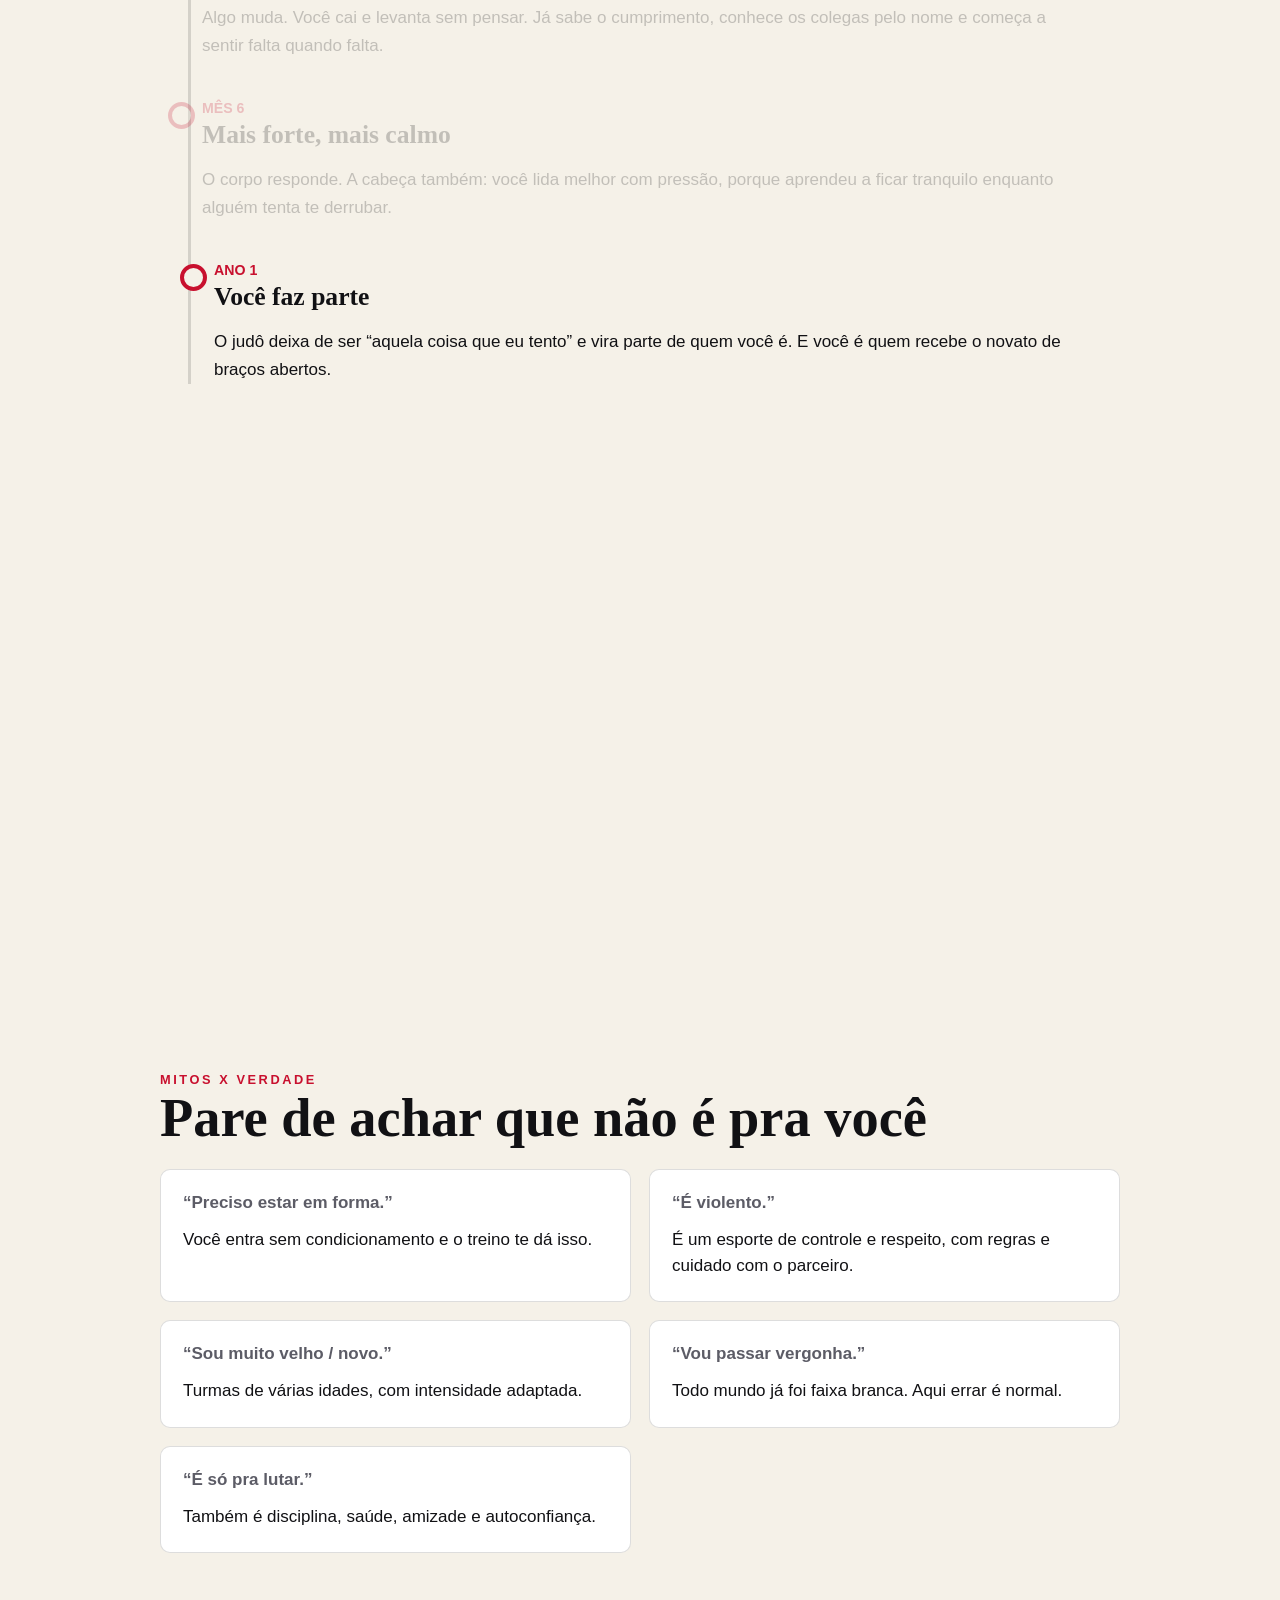
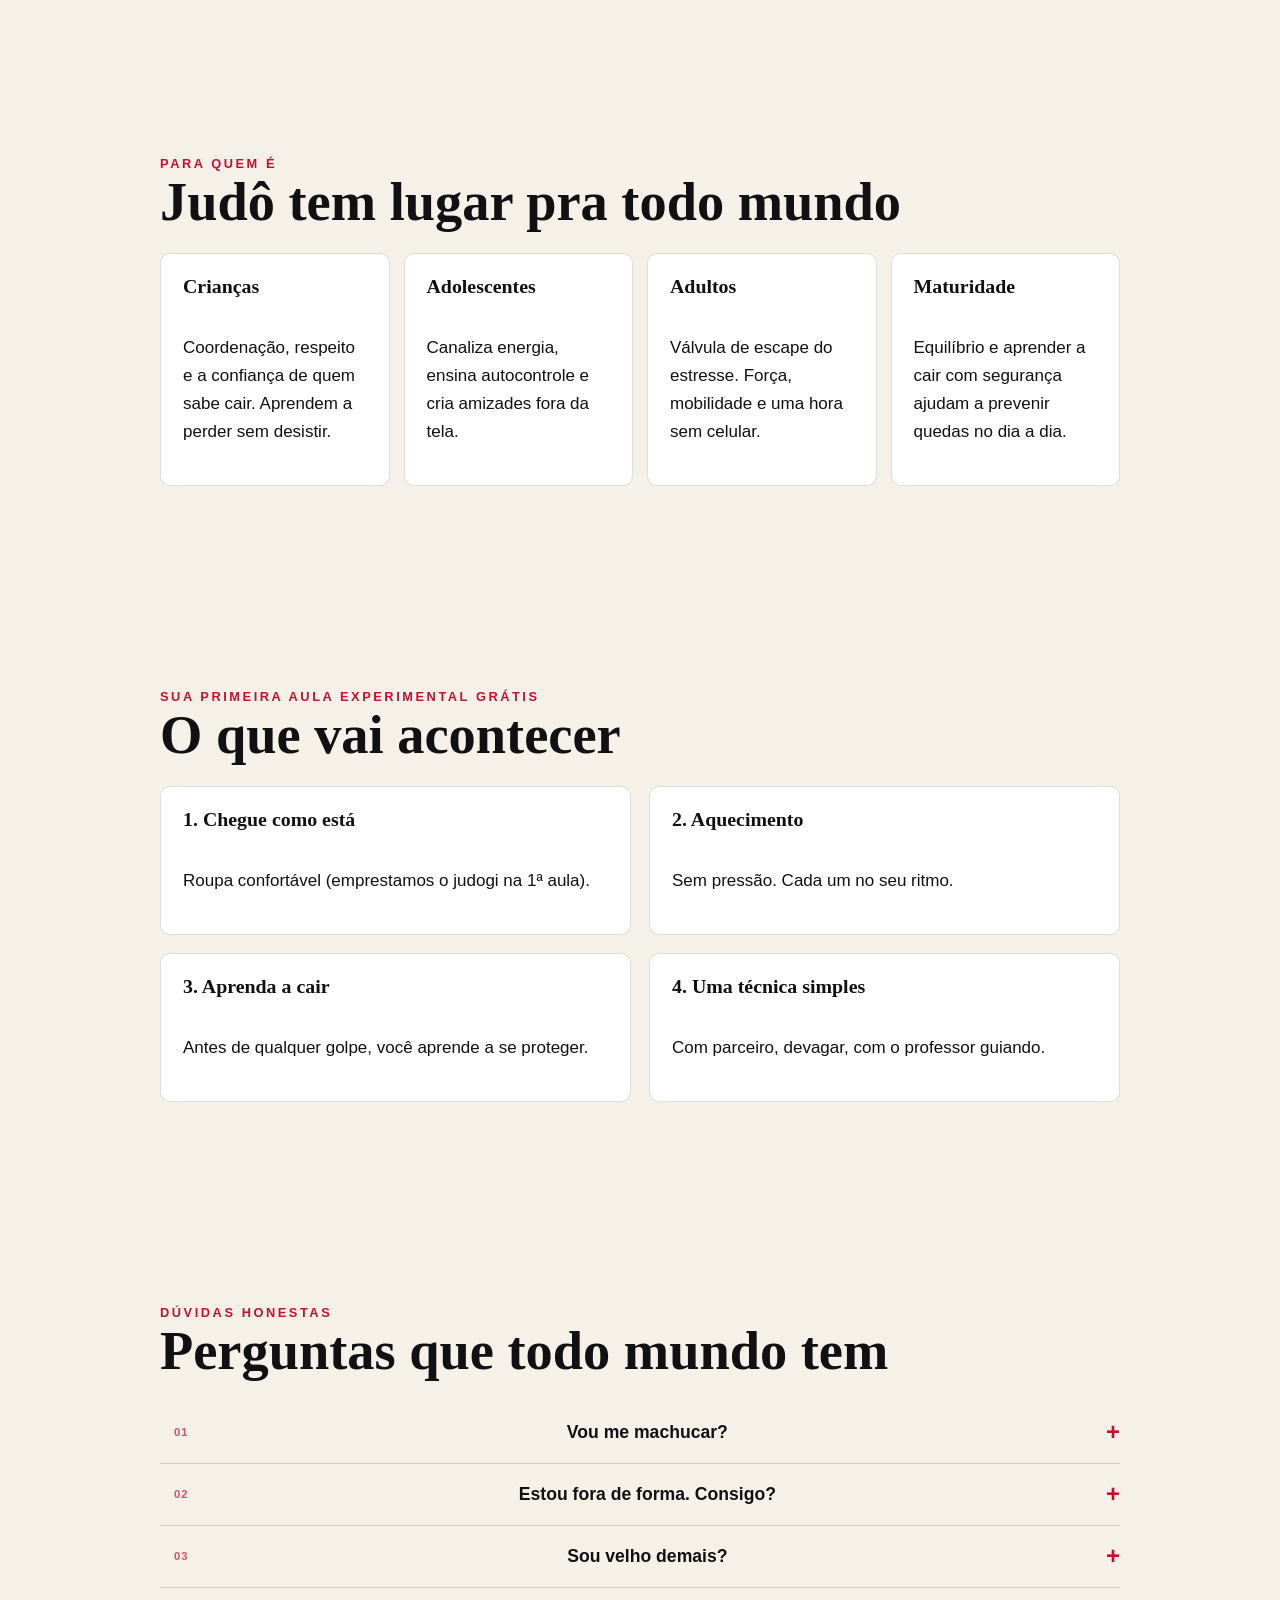
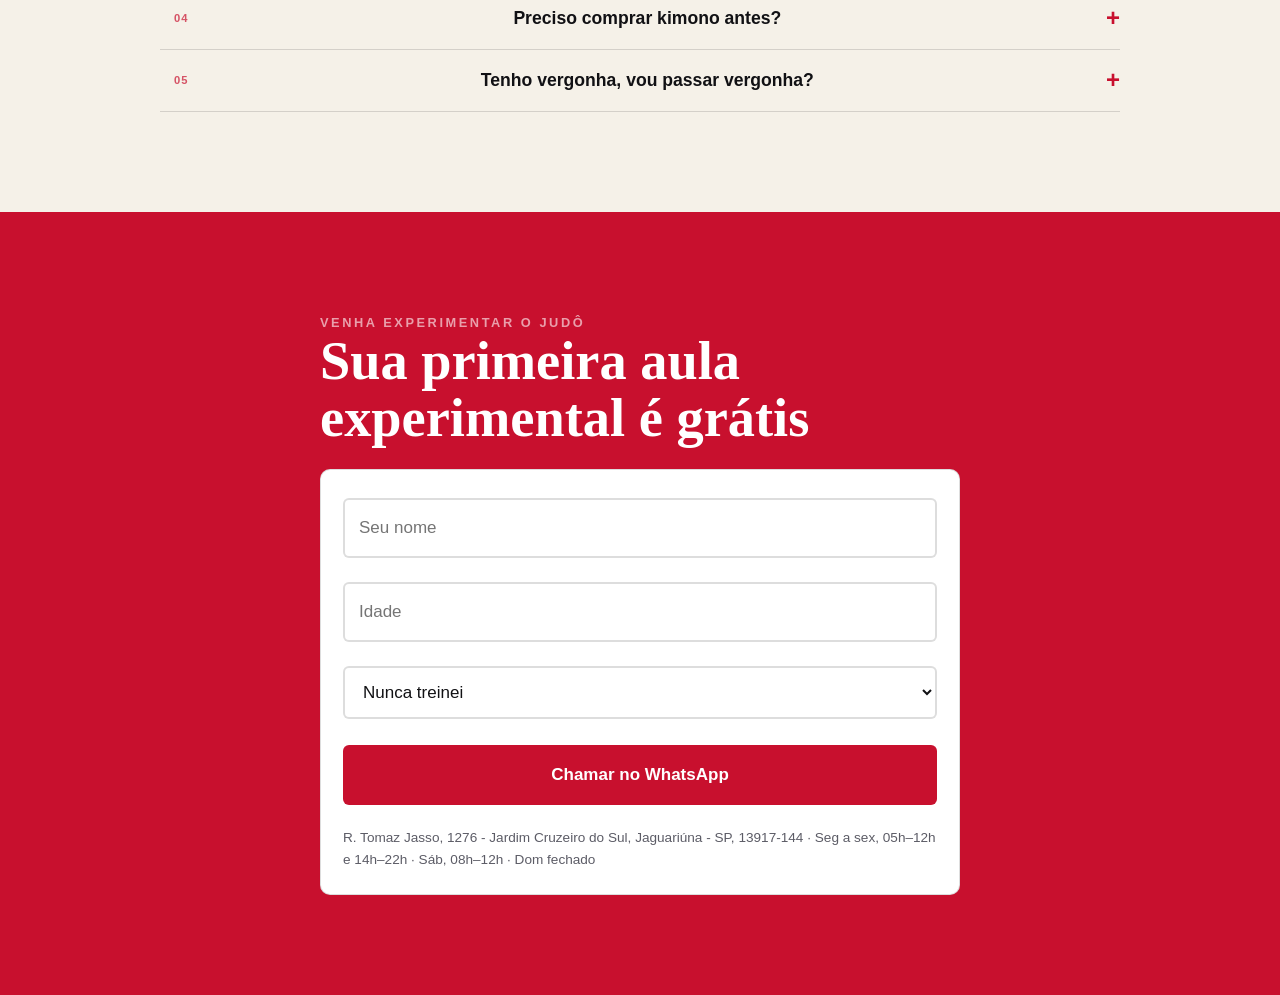
==== commit 232ec6db: "Remove loader caption and accent name" ====
--- a/judo-academia.html
+++ b/judo-academia.html
@@ -4,11 +4,11 @@
 <meta charset="utf-8">
 <meta name="viewport" content="width=device-width, initial-scale=1, viewport-fit=cover">
 <meta name="theme-color" content="#0b0b0f">
-<title>Sensei Jose Vitor</title>
+<title>Sensei José Vitor</title>
 <link rel="stylesheet" href="judo-academia.css">
 </head>
 <body>
-<div class="loader" id="loader" aria-label="Carregando" role="status"><div class="loader__mark"><div class="loader__emblem"><svg viewBox="0 0 200 200" aria-hidden="true"><text x="100" y="135" text-anchor="middle" class="loader__kanji" font-size="96" font-family="serif">柔道</text></svg></div><div class="loader__status"><div class="loader__percent"><span id="loadPercent">0</span>%</div><div class="loader__track" aria-hidden="true"><i id="loadBar"></i></div><div class="loader__caption">Entre no tatame</div></div></div></div><div class="shoji" aria-hidden="true"><i></i><i></i></div>
+<div class="loader" id="loader" aria-label="Carregando" role="status"><div class="loader__mark"><div class="loader__emblem"><svg viewBox="0 0 200 200" aria-hidden="true"><text x="100" y="135" text-anchor="middle" class="loader__kanji" font-size="96" font-family="serif">柔道</text></svg></div><div class="loader__status"><div class="loader__percent"><span id="loadPercent">0</span>%</div><div class="loader__track" aria-hidden="true"><i id="loadBar"></i></div></div></div></div><div class="shoji" aria-hidden="true"><i></i><i></i></div>
 <div id="pg"></div><div class="cursor" id="cursor"></div><div class="kj" id="kj" aria-hidden="true">柔道</div>
 <nav id="nav"><b id="nm">柔道</b><span><button id="sound" aria-label="Ativar sons" aria-pressed="false">♫</button> <button id="tgl" aria-label="Alternar tema">◐</button></span></nav>
 <main>
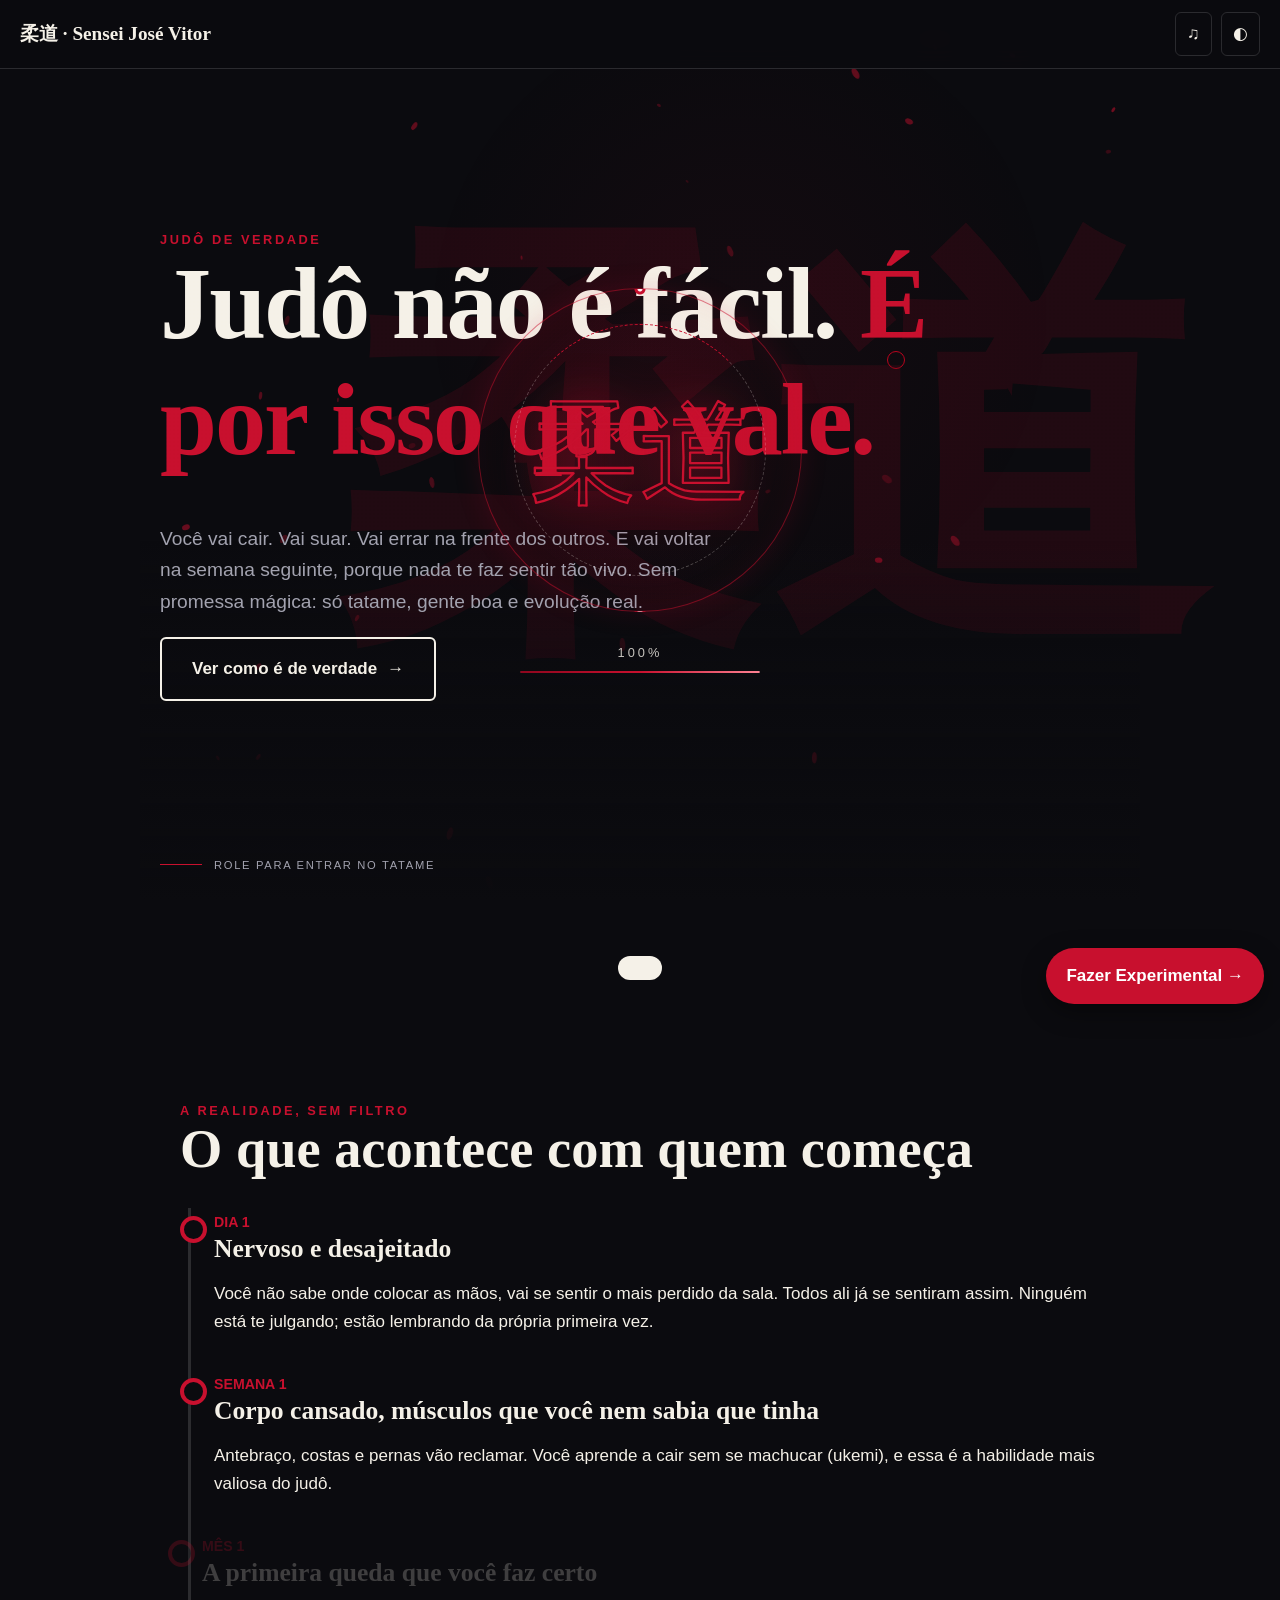
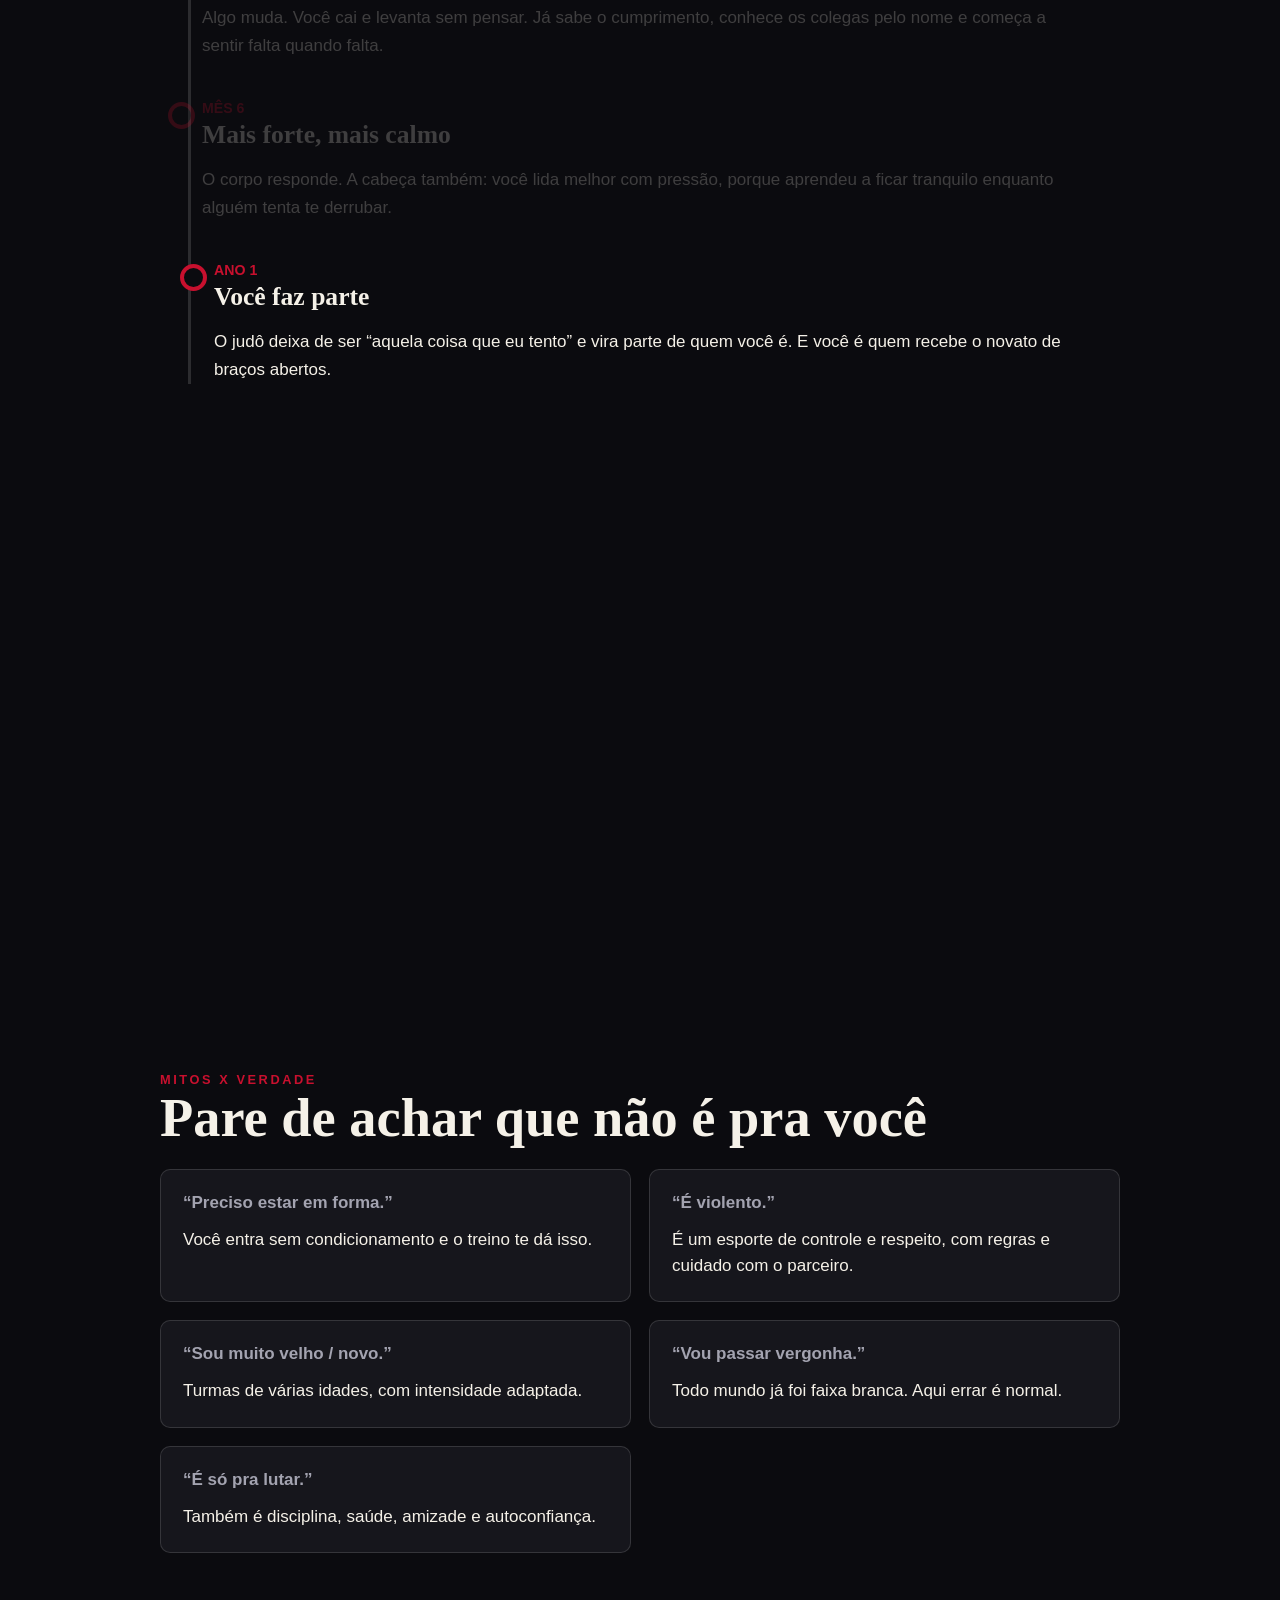
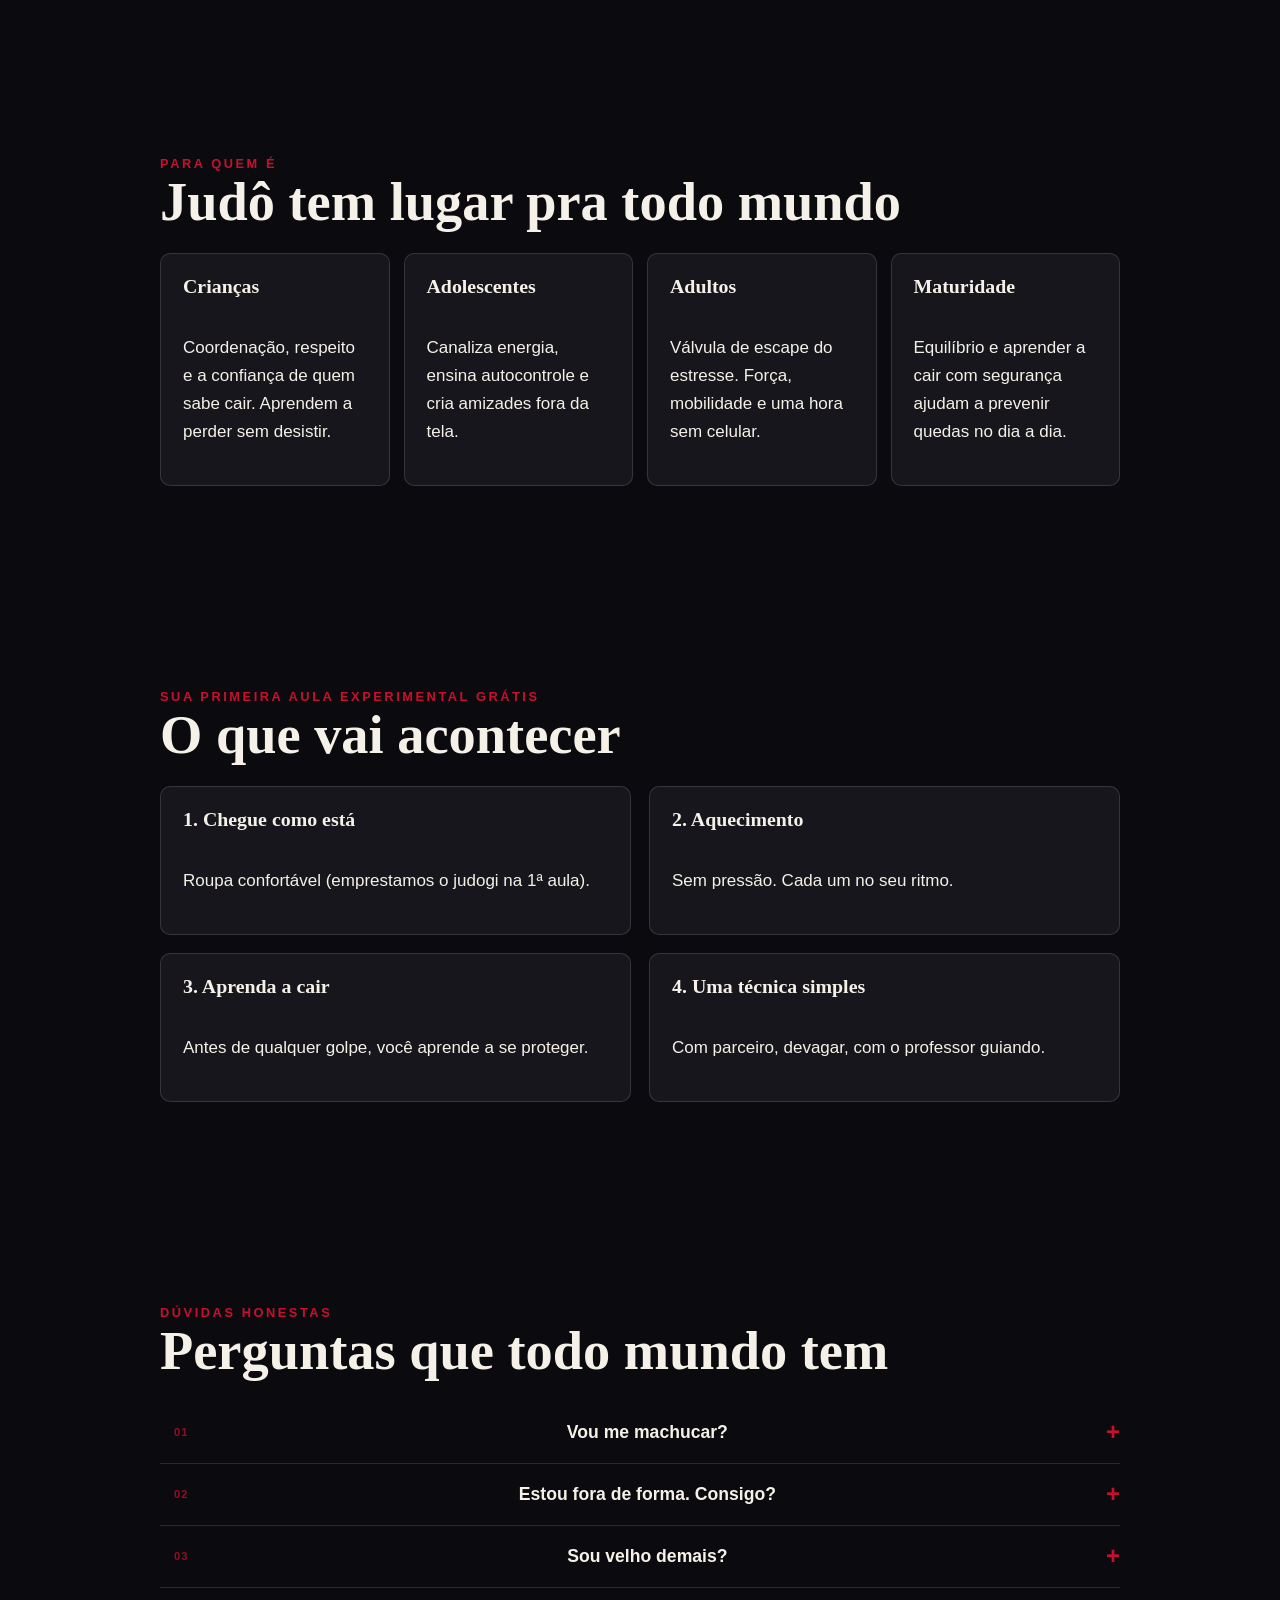
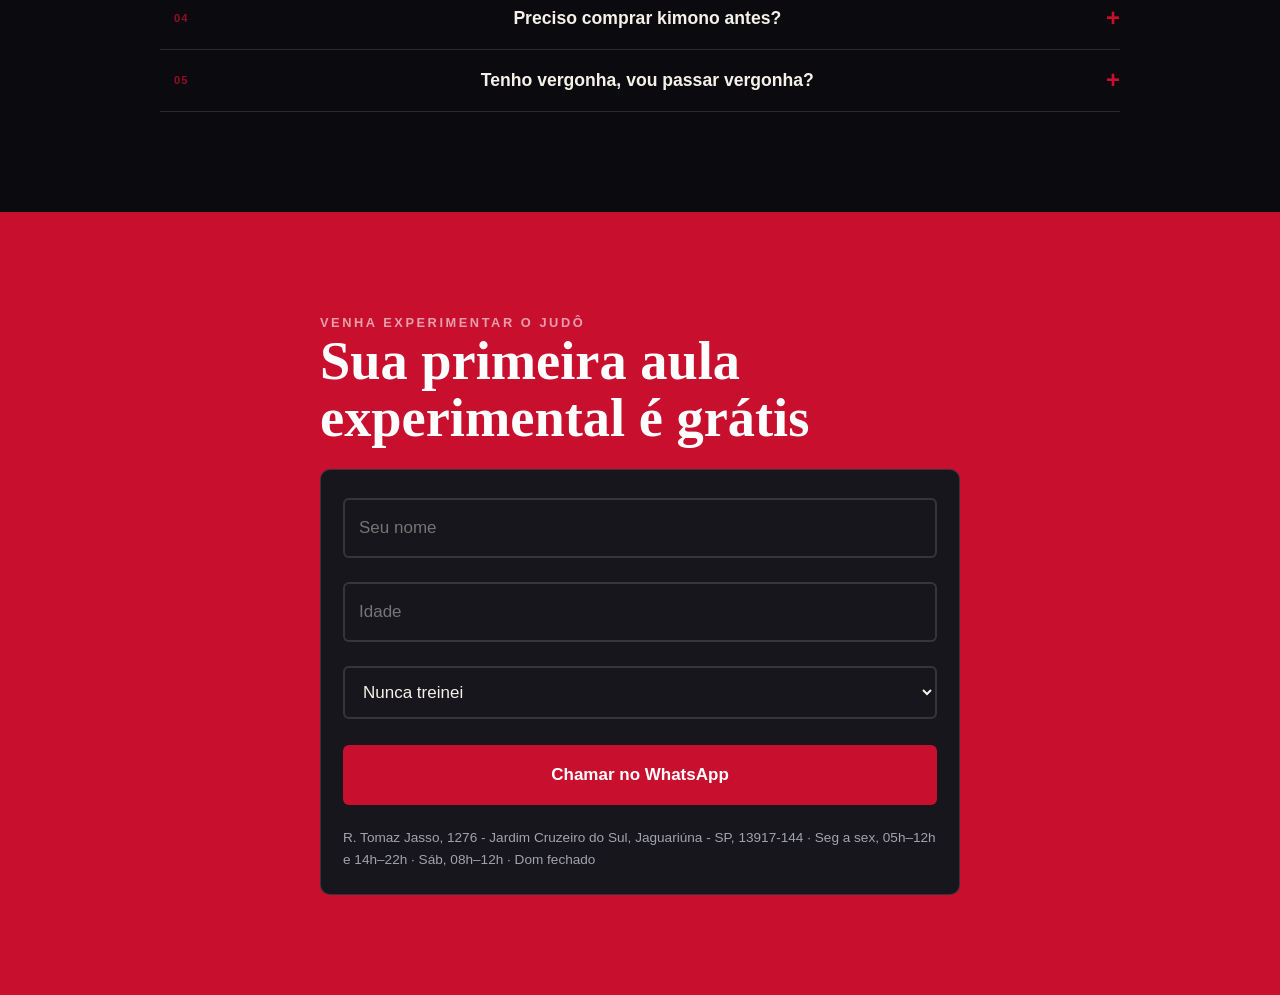
==== commit 5b7841a0: "Esclarece judogi na aula experimental" ====
--- a/judo-academia.html
+++ b/judo-academia.html
@@ -20,7 +20,7 @@
 <section><div class="k reveal">Mitos x verdade</div><h2 class="reveal">Pare de achar que não é pra você</h2><div id="myths" class="two"><div class="card reveal tilt"><span class="myth">“Preciso estar em forma.”</span><span class="real">Você entra sem condicionamento e o treino te dá isso.</span></div><div class="card reveal tilt"><span class="myth">“É violento.”</span><span class="real">É um esporte de controle e respeito, com regras e cuidado com o parceiro.</span></div><div class="card reveal tilt"><span class="myth">“Sou muito velho / novo.”</span><span class="real">Turmas de várias idades, com intensidade adaptada.</span></div><div class="card reveal tilt"><span class="myth">“Vou passar vergonha.”</span><span class="real">Todo mundo já foi faixa branca. Aqui errar é normal.</span></div><div class="card reveal tilt"><span class="myth">“É só pra lutar.”</span><span class="real">Também é disciplina, saúde, amizade e autoconfiança.</span></div></div></section>
 <section><div class="k reveal">Para quem é</div><h2 class="reveal">Judô tem lugar pra todo mundo</h2><div class="ages"><div class="card reveal tilt"><h3>Crianças</h3><p>Coordenação, respeito e a confiança de quem sabe cair. Aprendem a perder sem desistir.</p></div><div class="card reveal tilt"><h3>Adolescentes</h3><p>Canaliza energia, ensina autocontrole e cria amizades fora da tela.</p></div><div class="card reveal tilt"><h3>Adultos</h3><p>Válvula de escape do estresse. Força, mobilidade e uma hora sem celular.</p></div><div class="card reveal tilt"><h3>Maturidade</h3><p>Equilíbrio e aprender a cair com segurança ajudam a prevenir quedas no dia a dia.</p></div></div></section>
 <section><div class="k reveal">Sua primeira aula experimental grátis</div><h2 class="reveal">O que vai acontecer</h2><div class="two"><div class="card reveal tilt"><h3>1. Chegue como está</h3><p>Roupa confortável (emprestamos o judogi na 1ª aula).</p></div><div class="card reveal tilt"><h3>2. Aquecimento</h3><p>Sem pressão. Cada um no seu ritmo.</p></div><div class="card reveal tilt"><h3>3. Aprenda a cair</h3><p>Antes de qualquer golpe, você aprende a se proteger.</p></div><div class="card reveal tilt"><h3>4. Uma técnica simples</h3><p>Com parceiro, devagar, com o professor guiando.</p></div></div></section>
-<section><div class="k reveal">Dúvidas honestas</div><h2 class="reveal">Perguntas que todo mundo tem</h2><div class="reveal"><details><summary>Vou me machucar?</summary><p>Judô é contato, e lesões podem acontecer como em qualquer esporte. Por isso começamos pelo ukemi (a arte de cair) e treinamos com progressão e supervisão. Avise o professor de qualquer limitação.</p></details><details><summary>Estou fora de forma. Consigo?</summary><p>Sim. Ninguém chega em forma para o judô: o judô é que te coloca em forma. Você faz no seu ritmo.</p></details><details><summary>Sou velho demais?</summary><p>Não existe idade máxima. Há pessoas começando depois dos 50. Adaptamos a intensidade.</p></details><details><summary>Preciso comprar kimono antes?</summary><p>Não. Para a primeira aula, use roupa confortável. Depois te orientamos sobre o judogi.</p></details><details><summary>Tenho vergonha, vou passar vergonha?</summary><p>Todo mundo ali já foi iniciante. Errar faz parte e é bem-vindo.</p></details></div></section>
+<section><div class="k reveal">Dúvidas honestas</div><h2 class="reveal">Perguntas que todo mundo tem</h2><div class="reveal"><details><summary>Vou me machucar?</summary><p>Judô é contato, e lesões podem acontecer como em qualquer esporte. Por isso começamos pelo ukemi (a arte de cair) e treinamos com progressão e supervisão. Avise o professor de qualquer limitação.</p></details><details><summary>Estou fora de forma. Consigo?</summary><p>Sim. Ninguém chega em forma para o judô: o judô é que te coloca em forma. Você faz no seu ritmo.</p></details><details><summary>Sou velho demais?</summary><p>Não existe idade máxima. Há pessoas começando depois dos 50. Adaptamos a intensidade.</p></details><details><summary>Preciso comprar kimono antes?</summary><p>Para treinar regularmente, você vai precisar de um judogi. Na aula experimental, pode vir com roupa confortável; emprestamos o judogi para esse primeiro treino. Depois, te orientamos sobre a compra.</p></details><details><summary>Tenho vergonha, vou passar vergonha?</summary><p>Todo mundo ali já foi iniciante. Errar faz parte e é bem-vindo.</p></details></div></section>
 <section class="cta" id="aula"><div class="in"><div class="k reveal">Venha experimentar o judô</div><h2 class="reveal">Sua primeira aula experimental é grátis</h2><div class="card reveal"><input id="fn" placeholder="Seu nome" aria-label="Nome"><input id="fa" type="number" min="3" max="99" placeholder="Idade" aria-label="Idade"><select id="fx" aria-label="Experiência"><option>Nunca treinei</option><option>Já treinei algum tempo</option><option>Treino outra arte marcial</option></select><button class="btn form-submit magnetic" id="fb">Chamar no WhatsApp</button><p id="ad"></p></div></div></section>
 </main><a class="btn fab magnetic" id="fab" href="#aula">Fazer Experimental →</a><div id="toast" role="status" aria-live="polite"></div>
 <script src="judo-academia.js"></script>
--- a/judo-academia.css
+++ b/judo-academia.css
@@ -1,5 +1,5 @@
-:root{--bg:#f5f1e8;--fg:#111114;--card:#fff;--mut:#5c5c66;--red:#c8102e;--ink:#0b0b0f;--ln:#0002;--ease:cubic-bezier(.2,.8,.2,1);--ease-spring:cubic-bezier(.16,1,.3,1);--dur-fast:.24s;--dur:.7s;--dur-slow:1.2s;box-sizing:border-box;padding-top:env(safe-area-inset-top,0px);padding-bottom:env(safe-area-inset-bottom,0px)}
-@media(prefers-color-scheme:dark){:root:not([data-theme="light"]){--bg:#0b0b0f;--fg:#f5f1e8;--card:#16161c;--mut:#a3a3b0;--ln:#fff2}}
+:root{--bg:#0b0b0f;--fg:#f5f1e8;--card:#16161c;--mut:#a3a3b0;--red:#c8102e;--ink:#0b0b0f;--ln:#fff2;--ease:cubic-bezier(.2,.8,.2,1);--ease-spring:cubic-bezier(.16,1,.3,1);--dur-fast:.24s;--dur:.7s;--dur-slow:1.2s;box-sizing:border-box;padding-top:env(safe-area-inset-top,0px);padding-bottom:env(safe-area-inset-bottom,0px)}
+:root[data-theme="light"]{--bg:#f5f1e8;--fg:#111114;--card:#fff;--mut:#5c5c66;--ln:#0002}
 :root[data-theme="dark"]{--bg:#0b0b0f;--fg:#f5f1e8;--card:#16161c;--mut:#a3a3b0;--ln:#fff2}
 *{box-sizing:border-box}html{scroll-behavior:smooth}body{margin:0;background:var(--bg);color:var(--fg);font:17px/1.65 Inter,ui-sans-serif,sans-serif;overflow-x:hidden;transition:background-color .8s var(--ease),color .8s var(--ease)}
 body:before{content:"";position:fixed;inset:0;pointer-events:none;z-index:80;opacity:.035;background-image:radial-gradient(#000 1px,transparent 1px);background-size:4px 4px;mix-blend-mode:soft-light}h1,h2,h3{font-family:'Shippori Mincho',Georgia,serif;line-height:1.05;margin:0 0 .4em}h2{font-size:clamp(2rem,6vw,3.4rem)}a,button{font:inherit}button{cursor:pointer}
@@ -10,7 +10,7 @@
 .judoka{position:absolute;right:6%;bottom:7%;width:min(43vw,410px);z-index:2;transform-origin:bottom center;filter:drop-shadow(0 18px 13px #0003);animation:judoka-breathe 4s var(--ease) infinite;will-change:transform}.judoka .throw{transform-origin:180px 190px;animation:throw-cycle 8s var(--ease) infinite}.judoka .uke{transform-origin:220px 160px;animation:uke-cycle 8s var(--ease) infinite}.judoka .shadow{transform-origin:center;animation:shadow-cycle 8s var(--ease) infinite}@keyframes judoka-breathe{50%{transform:translateY(-5px)}}@keyframes throw-cycle{0%,10%{transform:rotate(0) translate(0)}22%{transform:rotate(-4deg) translate(-3px,2px)}42%,58%{transform:rotate(8deg) translate(12px,-7px)}72%,100%{transform:rotate(0) translate(0)}}@keyframes uke-cycle{0%,38%{transform:rotate(0) translate(0);opacity:1}58%,70%{transform:rotate(44deg) translate(25px,35px);opacity:.9}82%,100%{transform:rotate(0) translate(0);opacity:1}}@keyframes shadow-cycle{0%,40%,100%{transform:scaleX(1);opacity:.28}65%{transform:scaleX(1.25);opacity:.18}}
 .scroll-cue{position:absolute;bottom:26px;left:20px;display:flex;align-items:center;gap:12px;color:var(--mut);font-size:.7rem;letter-spacing:.15em;text-transform:uppercase}.scroll-cue i{display:block;width:42px;height:1px;background:var(--red);animation:cue 1.8s var(--ease) infinite}@keyframes cue{50%{transform:scaleX(.3);transform-origin:left}}
 .reveal{opacity:0;transform:translateY(45px);transition:opacity .9s var(--ease),transform .9s var(--ease)}.reveal.on{opacity:1;transform:none}.clip-reveal{clip-path:inset(0 0 100% 0);transition:clip-path 1.1s var(--ease)}.clip-reveal.on{clip-path:inset(0)}
-.tl-wrap{background:var(--bg);transition:background-color 1.2s var(--ease)}.tl-stage{position:relative}.tl-pin{position:relative;top:auto;min-height:0;display:block;padding:100px 20px}.tl{position:relative;padding-left:34px;margin-top:30px;width:100%}.tl::before{content:"";position:absolute;left:8px;top:0;bottom:0;width:3px;background:var(--ln)}.tl i{position:absolute;left:8px;top:0;width:3px;background:var(--red);height:var(--h,0%);transition:height .2s}.st{position:relative;margin-bottom:34px;opacity:.22;transform:translateX(-12px);transition:opacity .7s var(--ease),transform .7s var(--ease)}.st.active{opacity:1;transform:none}.st:before{content:"";position:absolute;left:-34px;top:8px;width:19px;height:19px;border-radius:50%;background:var(--bg);border:4px solid var(--red);transition:background .5s,box-shadow .5s}.st.active:before{background:var(--red);box-shadow:0 0 0 8px #c8102e22}.st h3{font-size:1.6rem}.st small{color:var(--red);font-weight:800}.two{display:grid;grid-template-columns:1fr 1fr;gap:18px}@media(max-width:640px){.two{grid-template-columns:1fr}.tl-pin{padding:80px 20px}}
+.tl-wrap{background:var(--bg);transition:background-color 1.2s var(--ease)}.tl-stage{position:relative}.tl-pin{position:relative;top:auto;min-height:0;display:block;padding:100px 20px}.tl{position:relative;padding-left:34px;margin-top:30px;width:100%}.tl::before{content:"";position:absolute;left:8px;top:0;bottom:0;width:3px;background:var(--ln)}.tl i{position:absolute;left:8px;top:0;width:3px;background:var(--red);height:var(--h,0%);transition:height .2s}.st{position:relative;scroll-margin-top:90px;margin-bottom:34px;opacity:.22;transform:translateX(-12px);transition:opacity .7s var(--ease),transform .7s var(--ease)}.st.active{opacity:1;transform:none}.st:before{content:"";position:absolute;left:-34px;top:8px;width:19px;height:19px;border-radius:50%;background:var(--bg);border:4px solid var(--red);transition:background .5s,box-shadow .5s}.st.active:before{background:var(--red);box-shadow:0 0 0 8px #c8102e22}.st h3{font-size:1.6rem}.st small{color:var(--red);font-weight:800}.two{display:grid;grid-template-columns:1fr 1fr;gap:18px}@media(max-width:640px){.two{grid-template-columns:1fr}.tl-pin{padding:80px 20px}}
 .card{background:var(--card);border:1px solid var(--ln);border-radius:10px;padding:22px;transition:transform .45s var(--ease),box-shadow .45s var(--ease);transform-style:preserve-3d;position:relative;overflow:hidden;display:flex;flex-direction:column;gap:12px}.card:after{content:"";position:absolute;inset:0;background:radial-gradient(circle at var(--lx,50%) var(--ly,50%),#fff8,transparent 27%);opacity:0;transition:opacity .3s;pointer-events:none}.card:hover{box-shadow:0 24px 55px #0002}.card:hover:after{opacity:.7}.myth{display:block;color:var(--mut);font-weight:800;line-height:1.35}.real{display:block;line-height:1.55}.big-band{background:var(--fg);color:var(--bg);text-align:center;padding:110px 20px;max-width:none;overflow:hidden}.big-band p{font:800 clamp(1.8rem,5vw,3.4rem)/1.2 'Shippori Mincho';max-width:900px;margin:auto}.big-band p .light-word{color:var(--bg);opacity:.22;transition:color .5s,opacity .5s}.big-band p .light-word.lit{opacity:1}.big-band p em{color:var(--red);font-style:normal}.ages{display:grid;grid-template-columns:repeat(auto-fit,minmax(200px,1fr));gap:14px}
 details{border-bottom:1px solid var(--ln);padding:16px 0;position:relative;transition:border-color .5s var(--ease),background-color .5s var(--ease)}details:before{content:"";position:absolute;left:0;top:0;width:3px;height:100%;background:var(--red);transform:scaleY(0);transform-origin:top;transition:transform .6s var(--ease-spring)}details.is-open{border-color:#c8102e66;background:linear-gradient(90deg,#c8102e0d,transparent 70%)}details.is-open:before{transform:scaleY(1)}summary{cursor:pointer;font-weight:800;font-size:1.1rem;list-style:none;display:flex;align-items:center;justify-content:space-between;gap:20px;padding-left:14px;transition:color .4s var(--ease)}summary::-webkit-details-marker{display:none}summary:before{content:"0";color:var(--red);font:800 .7rem/1 Inter,sans-serif;letter-spacing:.1em;opacity:.7}details:nth-of-type(1) summary:before{content:"01"}details:nth-of-type(2) summary:before{content:"02"}details:nth-of-type(3) summary:before{content:"03"}details:nth-of-type(4) summary:before{content:"04"}details:nth-of-type(5) summary:before{content:"05"}summary:after{content:"+";color:var(--red);font-size:1.5rem;line-height:1;transition:transform .6s var(--ease-spring),color .4s}details[open] summary,details.is-open summary{color:var(--red)}details[open] summary:after,details.is-open summary:after{transform:rotate(135deg);color:var(--fg)}details p{color:var(--mut);margin:10px 0 0;padding:0 42px 0 42px;max-height:0;overflow:hidden;opacity:0;transform:translateY(-8px);transition:max-height .8s var(--ease),opacity .5s var(--ease) .08s,transform .8s var(--ease)}details[open] p,details.is-open p{max-height:180px!important;opacity:1!important;transform:none!important}
 input,textarea,select{width:100%;font:inherit;padding:14px;border-radius:6px;border:2px solid var(--ln);background:var(--card);color:var(--fg);margin:6px 0}input.bad{border-color:var(--red)}input.ok{border-color:#3e8e5a}.cta{background:var(--red);color:#fff;max-width:none;border-radius:0}.cta .in{max-width:640px;margin:auto}.cta .card{color:var(--fg)}.cta h2{color:#fff}.cta .k{color:#fff9}.form-submit{width:100%;margin-top:8px}.form-submit.is-loading{color:transparent}.form-submit.is-loading:after{content:"";position:absolute;left:50%;top:50%;width:18px;height:18px;margin:-9px;border:2px solid #fff6;border-top-color:#fff;border-radius:50%;animation:spin .7s linear infinite}.form-submit.is-sent{background:#2d8a58}@keyframes spin{to{transform:rotate(360deg)}}#ad{font-size:.85rem;color:var(--mut);margin:10px 0 0}
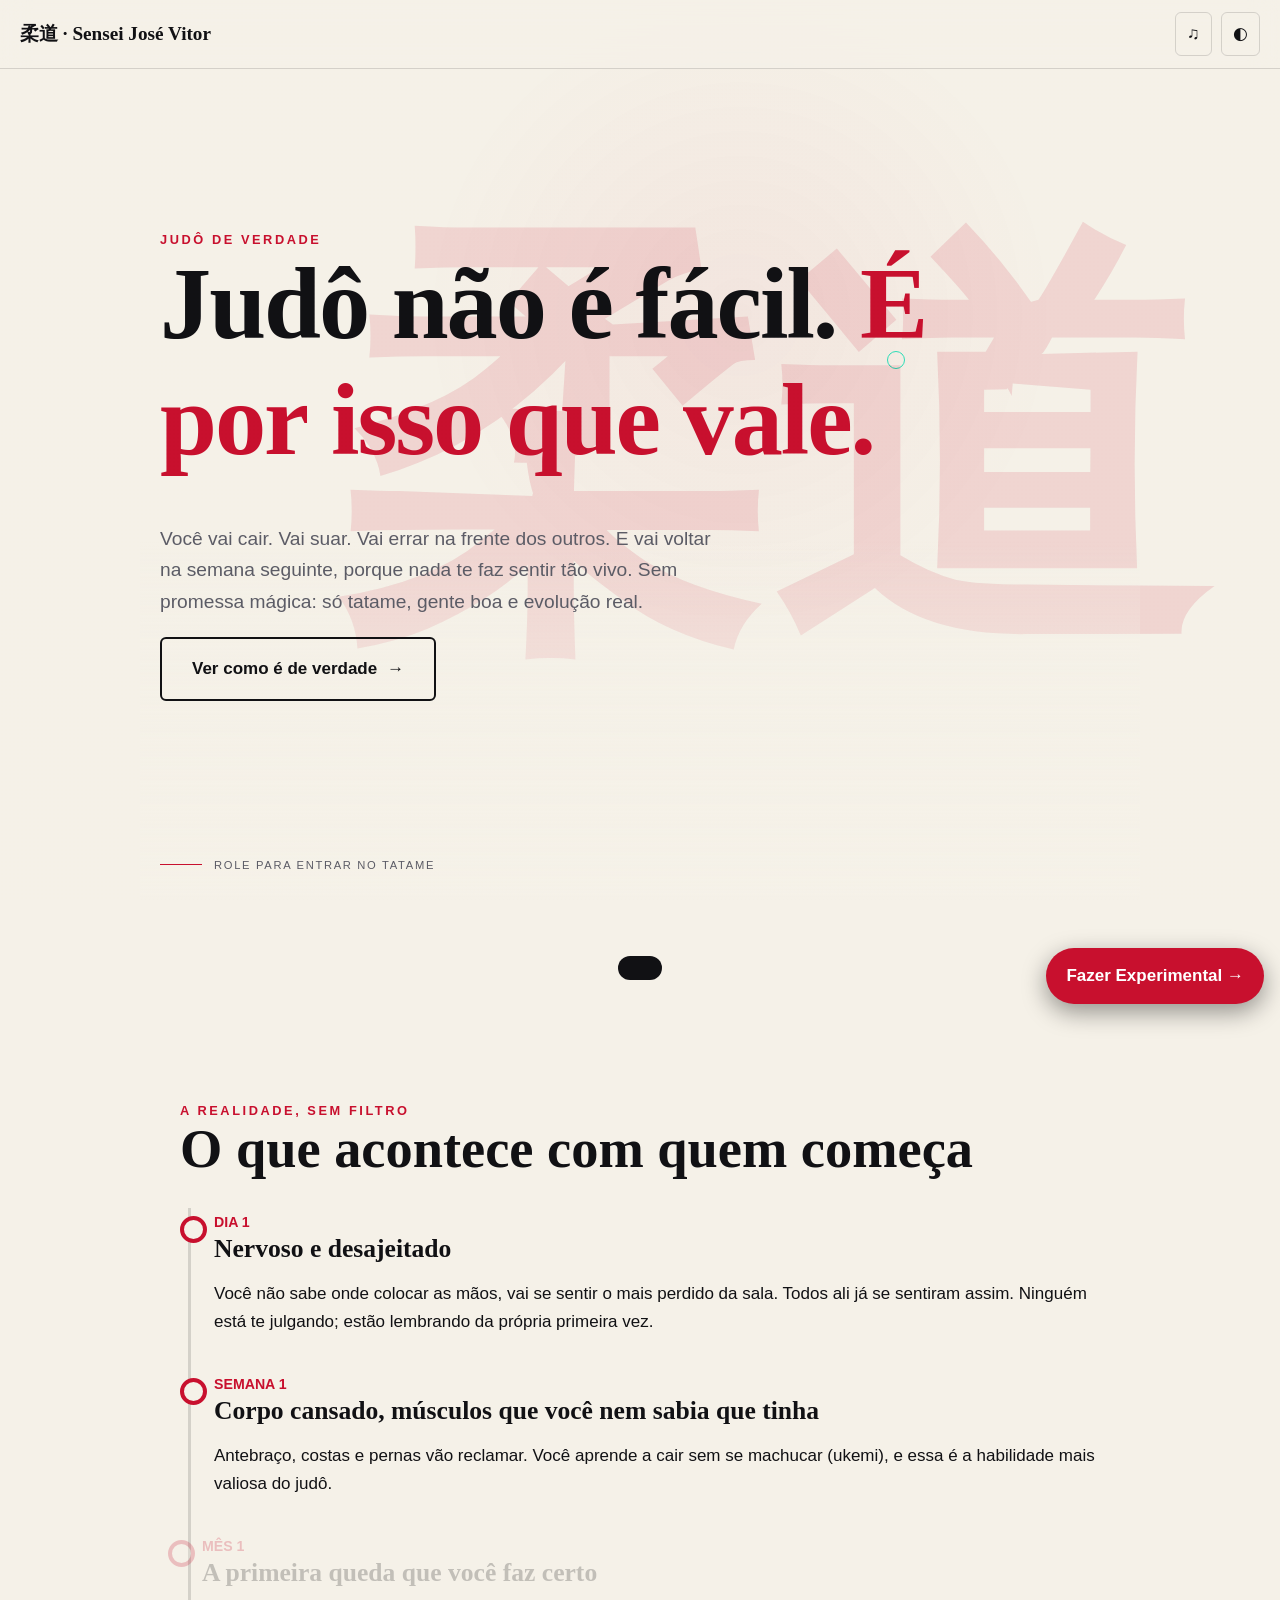
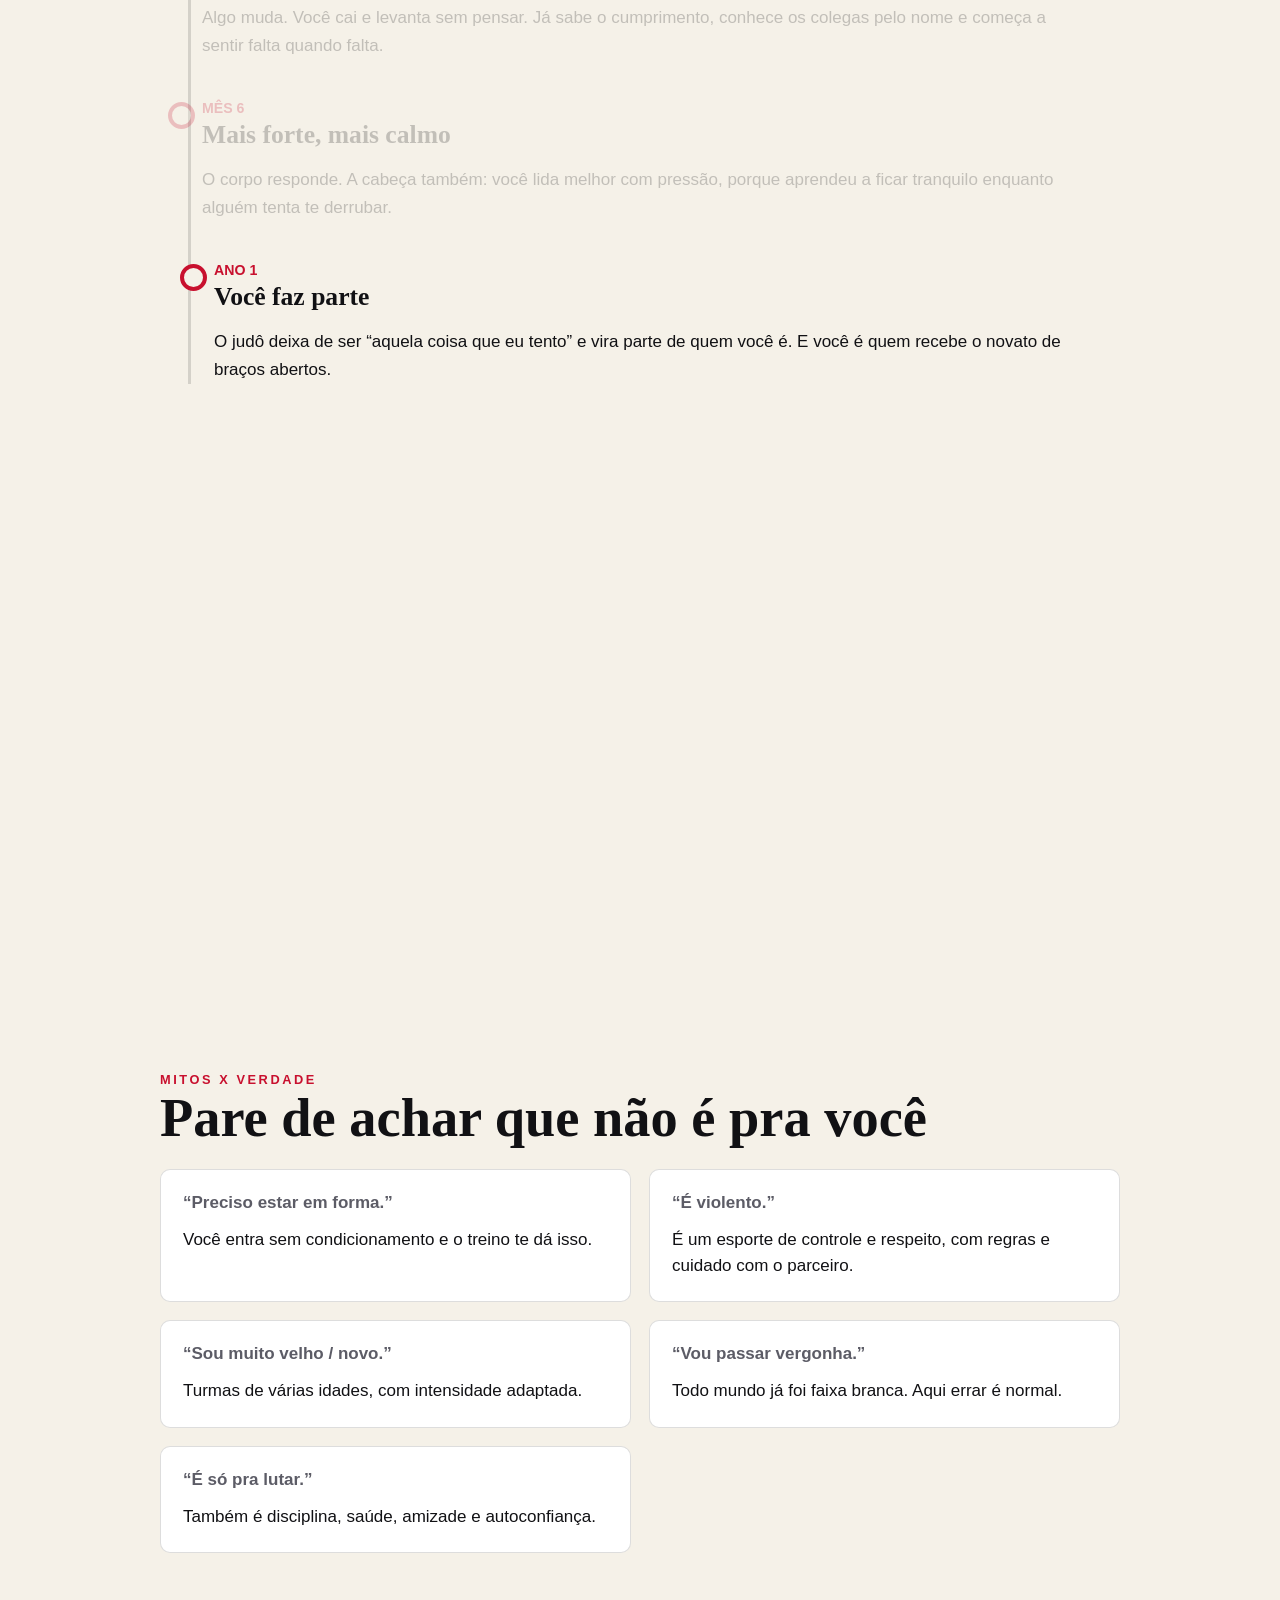
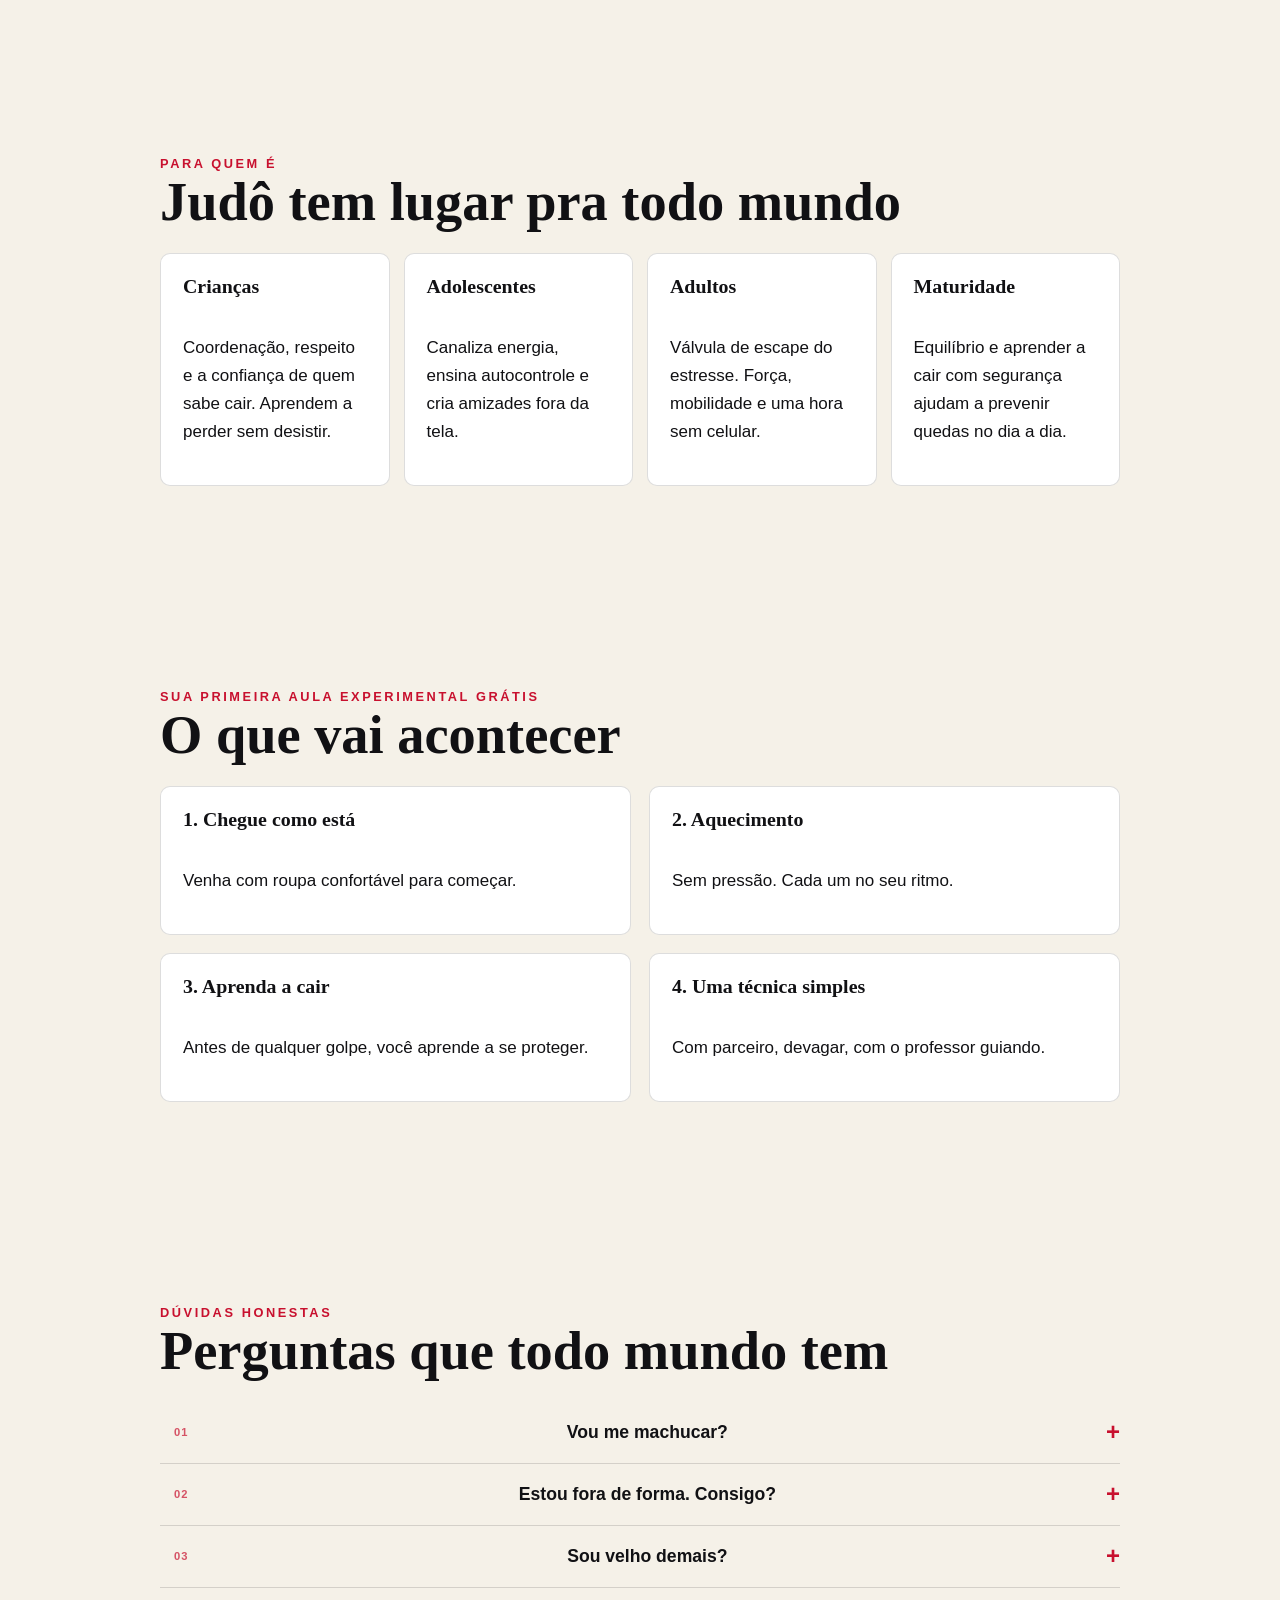
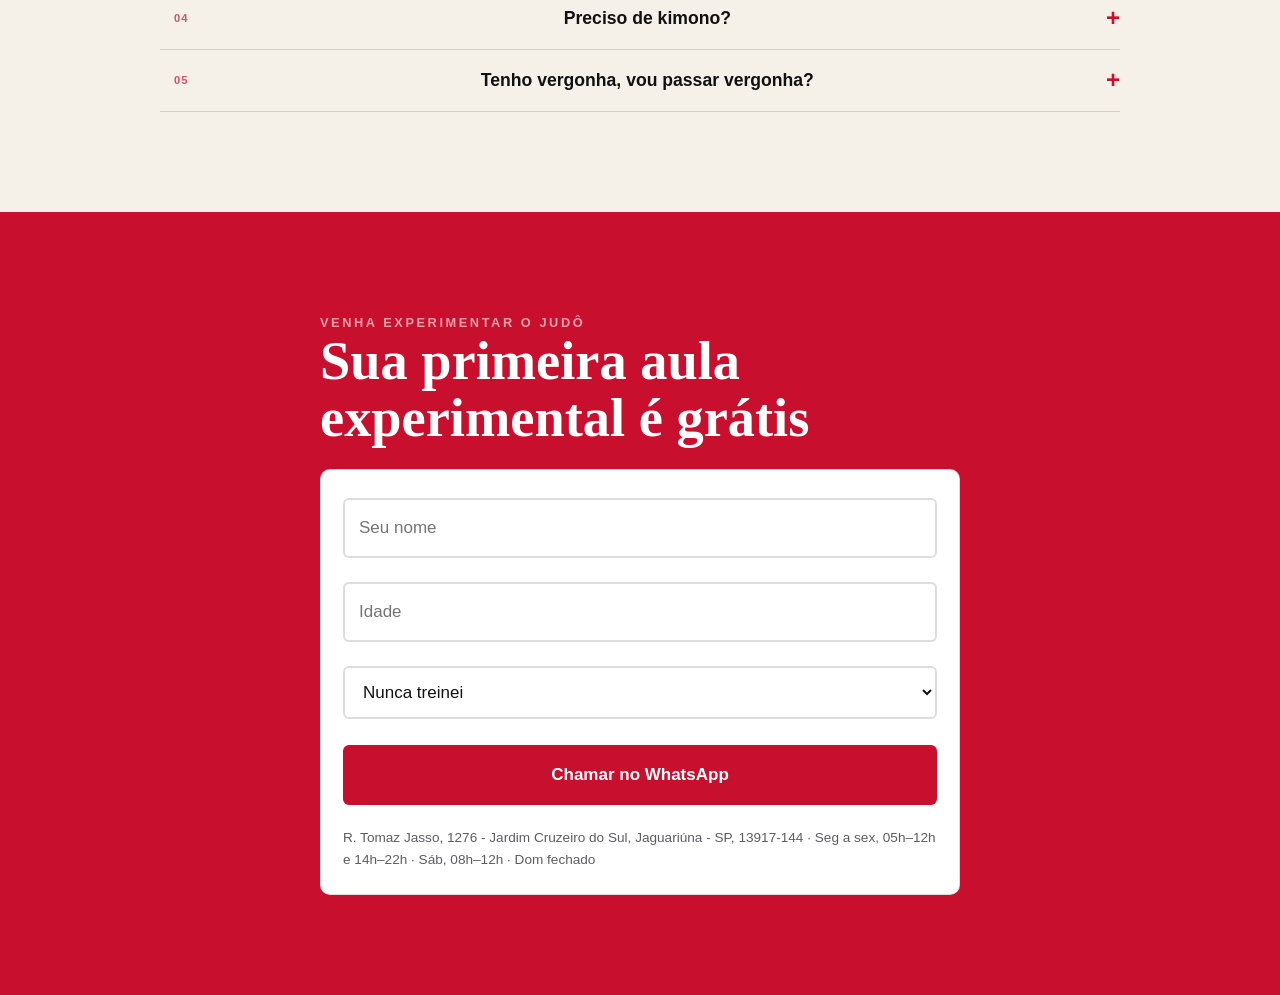
==== commit 2bb5b256: "Adiciona runner offline do judoca" ====
--- a/judo-academia.html
+++ b/judo-academia.html
@@ -19,10 +19,15 @@
 <section class="big-band clip-reveal"><p id="mantra"><span class="light-word">Não</span> <span class="light-word">é</span> <span class="light-word">sobre</span> <span class="light-word">não</span> <span class="light-word">cair.</span><br><span class="light-word">É</span> <span class="light-word">sobre</span> <em class="light-word">aprender</em> <em class="light-word">a</em> <em class="light-word">levantar</em><span class="light-word">.</span></p></section>
 <section><div class="k reveal">Mitos x verdade</div><h2 class="reveal">Pare de achar que não é pra você</h2><div id="myths" class="two"><div class="card reveal tilt"><span class="myth">“Preciso estar em forma.”</span><span class="real">Você entra sem condicionamento e o treino te dá isso.</span></div><div class="card reveal tilt"><span class="myth">“É violento.”</span><span class="real">É um esporte de controle e respeito, com regras e cuidado com o parceiro.</span></div><div class="card reveal tilt"><span class="myth">“Sou muito velho / novo.”</span><span class="real">Turmas de várias idades, com intensidade adaptada.</span></div><div class="card reveal tilt"><span class="myth">“Vou passar vergonha.”</span><span class="real">Todo mundo já foi faixa branca. Aqui errar é normal.</span></div><div class="card reveal tilt"><span class="myth">“É só pra lutar.”</span><span class="real">Também é disciplina, saúde, amizade e autoconfiança.</span></div></div></section>
 <section><div class="k reveal">Para quem é</div><h2 class="reveal">Judô tem lugar pra todo mundo</h2><div class="ages"><div class="card reveal tilt"><h3>Crianças</h3><p>Coordenação, respeito e a confiança de quem sabe cair. Aprendem a perder sem desistir.</p></div><div class="card reveal tilt"><h3>Adolescentes</h3><p>Canaliza energia, ensina autocontrole e cria amizades fora da tela.</p></div><div class="card reveal tilt"><h3>Adultos</h3><p>Válvula de escape do estresse. Força, mobilidade e uma hora sem celular.</p></div><div class="card reveal tilt"><h3>Maturidade</h3><p>Equilíbrio e aprender a cair com segurança ajudam a prevenir quedas no dia a dia.</p></div></div></section>
-<section><div class="k reveal">Sua primeira aula experimental grátis</div><h2 class="reveal">O que vai acontecer</h2><div class="two"><div class="card reveal tilt"><h3>1. Chegue como está</h3><p>Roupa confortável (emprestamos o judogi na 1ª aula).</p></div><div class="card reveal tilt"><h3>2. Aquecimento</h3><p>Sem pressão. Cada um no seu ritmo.</p></div><div class="card reveal tilt"><h3>3. Aprenda a cair</h3><p>Antes de qualquer golpe, você aprende a se proteger.</p></div><div class="card reveal tilt"><h3>4. Uma técnica simples</h3><p>Com parceiro, devagar, com o professor guiando.</p></div></div></section>
-<section><div class="k reveal">Dúvidas honestas</div><h2 class="reveal">Perguntas que todo mundo tem</h2><div class="reveal"><details><summary>Vou me machucar?</summary><p>Judô é contato, e lesões podem acontecer como em qualquer esporte. Por isso começamos pelo ukemi (a arte de cair) e treinamos com progressão e supervisão. Avise o professor de qualquer limitação.</p></details><details><summary>Estou fora de forma. Consigo?</summary><p>Sim. Ninguém chega em forma para o judô: o judô é que te coloca em forma. Você faz no seu ritmo.</p></details><details><summary>Sou velho demais?</summary><p>Não existe idade máxima. Há pessoas começando depois dos 50. Adaptamos a intensidade.</p></details><details><summary>Preciso comprar kimono antes?</summary><p>Para treinar regularmente, você vai precisar de um judogi. Na aula experimental, pode vir com roupa confortável; emprestamos o judogi para esse primeiro treino. Depois, te orientamos sobre a compra.</p></details><details><summary>Tenho vergonha, vou passar vergonha?</summary><p>Todo mundo ali já foi iniciante. Errar faz parte e é bem-vindo.</p></details></div></section>
+<section><div class="k reveal">Sua primeira aula experimental grátis</div><h2 class="reveal">O que vai acontecer</h2><div class="two"><div class="card reveal tilt"><h3>1. Chegue como está</h3><p>Venha com roupa confortável para começar.</p></div><div class="card reveal tilt"><h3>2. Aquecimento</h3><p>Sem pressão. Cada um no seu ritmo.</p></div><div class="card reveal tilt"><h3>3. Aprenda a cair</h3><p>Antes de qualquer golpe, você aprende a se proteger.</p></div><div class="card reveal tilt"><h3>4. Uma técnica simples</h3><p>Com parceiro, devagar, com o professor guiando.</p></div></div></section>
+<section><div class="k reveal">Dúvidas honestas</div><h2 class="reveal">Perguntas que todo mundo tem</h2><div class="reveal"><details><summary>Vou me machucar?</summary><p>Judô é contato, e lesões podem acontecer como em qualquer esporte. Por isso começamos pelo ukemi (a arte de cair) e treinamos com progressão e supervisão. Avise o professor de qualquer limitação.</p></details><details><summary>Estou fora de forma. Consigo?</summary><p>Sim. Ninguém chega em forma para o judô: o judô é que te coloca em forma. Você faz no seu ritmo.</p></details><details><summary>Sou velho demais?</summary><p>Não existe idade máxima. Há pessoas começando depois dos 50. Adaptamos a intensidade.</p></details><details><summary>Preciso de kimono?</summary><p>Para treinar regularmente, você vai precisar de um judogi. Na aula experimental, venha com roupa confortável. Depois, te orientamos sobre a compra.</p></details><details><summary>Tenho vergonha, vou passar vergonha?</summary><p>Todo mundo ali já foi iniciante. Errar faz parte e é bem-vindo.</p></details></div></section>
 <section class="cta" id="aula"><div class="in"><div class="k reveal">Venha experimentar o judô</div><h2 class="reveal">Sua primeira aula experimental é grátis</h2><div class="card reveal"><input id="fn" placeholder="Seu nome" aria-label="Nome"><input id="fa" type="number" min="3" max="99" placeholder="Idade" aria-label="Idade"><select id="fx" aria-label="Experiência"><option>Nunca treinei</option><option>Já treinei algum tempo</option><option>Treino outra arte marcial</option></select><button class="btn form-submit magnetic" id="fb">Chamar no WhatsApp</button><p id="ad"></p></div></div></section>
 </main><a class="btn fab magnetic" id="fab" href="#aula">Fazer Experimental →</a><div id="toast" role="status" aria-live="polite"></div>
+<section class="offline-game" id="offlineGame" role="dialog" aria-modal="true" aria-labelledby="gameTitle" aria-describedby="gameHelp" hidden>
+<div class="offline-game__panel"><header class="offline-game__header"><div><div class="k">Desafio do tatame</div><h2 id="gameTitle">Judoca runner</h2></div></header>
+<div class="offline-game__score"><span id="gameStatus" aria-live="polite">Desvie dos obstáculos!</span><span><i>NÍVEL <b id="gameLevel">1</b></i> PONTOS <b id="gameScore">0</b> <i>RECORDE <b id="gameBest">0</b></i></span></div>
+<canvas id="gameCanvas" width="900" height="280" aria-label="Jogo: judoca corre pelo tatame e pula obstáculos; pressione para saltar e toque para recomeçar"></canvas>
+<p id="gameHelp">Toque rápido para um salto curto; segure espaço, ↑ ou a tela para saltar mais alto. Depois de cair, toque na tela para tentar de novo.</p></div></section>
 <script src="judo-academia.js"></script>
 </body>
 </html>
--- a/judo-academia.css
+++ b/judo-academia.css
@@ -17,7 +17,6 @@
 #toast{position:fixed;bottom:calc(20px + env(safe-area-inset-bottom,0px));left:50%;transform:translate(-50%,100px);background:var(--fg);color:var(--bg);padding:12px 22px;border-radius:99px;font-weight:600;transition:transform .5s var(--ease);z-index:80;white-space:nowrap}#toast.on{transform:translate(-50%,0)}.fab{position:fixed;right:16px;bottom:calc(16px + env(safe-area-inset-bottom,0px));z-index:60;border-radius:99px;padding:14px 20px;box-shadow:0 8px 24px #0006;transform:translateY(120px);transition:transform .5s var(--ease)}.fab.on{transform:none}
 .marquee{max-width:none;padding:18px 0;overflow:hidden;background:var(--red);color:#fff;white-space:nowrap}.marquee__track{display:inline-flex;gap:30px;font:800 clamp(2rem,7vw,5rem)/1 'Shippori Mincho';animation:marquee 25s linear infinite;will-change:transform}.marquee__track span{display:flex;align-items:center;gap:30px}.marquee__track span:after{content:"•";font-family:Inter;font-size:.5em}@keyframes marquee{to{transform:translateX(-50%)}}
 .cursor{position:fixed;left:0;top:0;width:18px;height:18px;border:1px solid var(--red);border-radius:50%;pointer-events:none;z-index:120;transform:translate(-50%,-50%);transition:width .35s var(--ease),height .35s var(--ease),background .35s,color .35s;display:grid;place-items:center;font-size:9px;color:#fff;mix-blend-mode:difference}.cursor.big{width:70px;height:70px;background:var(--red);color:#fff;border:0}.cursor.big:after{content:"VER"}.cursor.off{opacity:0}
-@media(min-width:761px){body,body *{cursor:none!important}}
 @media(max-width:760px){.hero p{max-width:75%}.cursor{display:none}.hero{min-height:100svh}.hero__canvas{opacity:.45}.marquee__track{animation-duration:35s}nav{padding-left:14px;padding-right:14px}nav>span{gap:5px}nav .btn{padding:9px 12px;font-size:.9rem}}
 .loader{background:radial-gradient(ellipse at center,#19070b 0%,var(--ink) 64%)}.loader:before{width:min(78vw,560px);border-color:#c8102e44;box-shadow:0 0 0 26px #c8102e0b,0 0 0 58px #c8102e07,0 0 90px #c8102e12;animation:loader-orbit 18s linear infinite}.loader:after{height:2px;background:linear-gradient(90deg,transparent,#c8102e,transparent);box-shadow:0 0 32px #c8102e;animation:loader-scan 2.8s var(--ease) infinite}.loader__mark{width:min(74vw,360px,54vh);aspect-ratio:1;display:grid;place-items:center;position:relative;text-align:center;z-index:1;animation:none}.loader__mark:before,.loader__mark:after{display:none}.loader__emblem{position:relative;width:100%;height:100%;display:grid;place-items:center;border-radius:50%;background:radial-gradient(circle,#c8102e1c 0%,#c8102e08 43%,transparent 72%);animation:loader-emblem-in 1s var(--ease-spring) both}.loader__emblem:before,.loader__emblem:after{content:"";position:absolute;border-radius:50%;pointer-events:none}.loader__emblem:before{inset:5%;border:1px solid #c8102e88;box-shadow:inset 0 0 30px #c8102e12,0 0 28px #c8102e20;background:radial-gradient(circle at 50% 0%,#fff 0 2px,#c8102e 3px 5px,transparent 6px);animation:loader-orbit 9s linear infinite}.loader__emblem:after{inset:15%;border:1px dashed #f5f1e844;border-top-color:#c8102e;animation:loader-orbit 20s linear infinite reverse}.loader__emblem svg{position:relative;z-index:1;width:min(60vw,230px);height:auto;overflow:visible;filter:drop-shadow(0 0 20px #c8102eaa);animation:loader-symbol 2.4s ease-in-out 1s infinite alternate}.loader__kanji{fill:none;stroke:var(--red);stroke-width:2;stroke-linecap:round;stroke-linejoin:round;stroke-dasharray:900;stroke-dashoffset:900;animation:draw 1.8s var(--ease) .2s forwards}.loader__status{position:absolute;top:calc(100% + 12px);left:50%;width:min(64vw,240px);transform:translateX(-50%);text-align:center}.loader__percent{font-size:.8rem;letter-spacing:.24em;margin:0;color:#f5f1e8cc}.loader__track{height:2px;width:100%;margin:8px auto 0;overflow:hidden;border-radius:99px;background:#f5f1e822}.loader__track i{display:block;width:0;height:100%;border-radius:inherit;background:linear-gradient(90deg,#8f061e,var(--red),#ff8293);box-shadow:0 0 14px #ff294f;transition:width .12s linear}.loader__caption{margin-top:10px;font-size:.62rem;letter-spacing:.32em;text-transform:uppercase;color:#f5f1e899}@keyframes loader-emblem-in{0%{opacity:0;transform:scale(.72) rotate(-10deg);filter:blur(10px)}70%{opacity:1;transform:scale(1.03) rotate(2deg);filter:blur(0)}100%{transform:scale(1) rotate(0)}}@keyframes loader-symbol{from{transform:scale(.96);filter:drop-shadow(0 0 12px #c8102e66)}to{transform:scale(1.04);filter:drop-shadow(0 0 28px #c8102ecc)}}
 @media(prefers-reduced-motion:reduce){*,*:before,*:after{animation-duration:.01ms!important;animation-iteration-count:1!important;transition-duration:.01ms!important;scroll-behavior:auto!important}.cursor{display:none}.hero__canvas,.judoka{display:none}.reveal{opacity:1;transform:none}.clip-reveal{clip-path:none}.st{opacity:1;transform:none}.marquee__track{animation:none}.loader{display:none}.shoji{display:none}}
@@ -29,3 +28,15 @@
 @media(max-width:760px){.hero{padding-top:104px;padding-bottom:72px}.hero h1{font-size:clamp(2.4rem,9vw,4.4rem)}.hero p{max-width:min(100%,34rem);font-size:1.05rem;line-height:1.5}}
 @media(max-width:380px) and (max-height:700px){.hero{padding-top:84px;padding-bottom:60px}.hero h1{font-size:clamp(2rem,8vw,2.5rem);margin-bottom:.35em}.hero p{font-size:1rem}.scroll-cue{bottom:12px;gap:8px;letter-spacing:.08em}}
 @media(max-width:380px){.btn--explore{padding:14px 16px;font-size:.9rem}.btn--explore>span{white-space:nowrap}}
+:root{--runner-bg:#111713;--runner-wall:#171f1a;--runner-beam:#3b493d;--runner-floor:#26372c;--runner-mat:#3e5641;--runner-mark:#617a60;--runner-ink:#f2eee4;--runner-gi:#eee9dc;--runner-gi-shadow:#c9c1af;--runner-belt:#20221e;--runner-skin:#d5a27c;--runner-red:#c8102e;--runner-gold:#e6c881;--runner-shadow:#080b09;--runner-window:#222e27;--runner-window-grid:#536557;--runner-pad:#8e3034;--runner-pad-shadow:#57272b;--runner-light:#d7c99a}
+:root[data-theme="light"]{--runner-bg:#dfe8dc;--runner-wall:#d2dbce;--runner-beam:#899889;--runner-floor:#b7cbb8;--runner-mat:#d0dfcc;--runner-mark:#8da88f;--runner-ink:#17231f;--runner-gi:#fffaf0;--runner-gi-shadow:#d6d0c1;--runner-belt:#242824;--runner-skin:#d5a27c;--runner-red:#c8102e;--runner-gold:#9a7435;--runner-shadow:#28382d;--runner-window:#b8c8b5;--runner-window-grid:#7c927e;--runner-light:#fff4cf;--runner-pad:#b32632;--runner-pad-shadow:#7d252c}
+:root[data-theme="dark"]{--runner-bg:#111713;--runner-wall:#171f1a;--runner-beam:#3b493d;--runner-floor:#26372c;--runner-mat:#3e5641;--runner-mark:#617a60;--runner-ink:#f2eee4;--runner-gi:#eee9dc;--runner-gi-shadow:#c9c1af;--runner-belt:#20221e;--runner-skin:#d5a27c;--runner-red:#c8102e;--runner-gold:#e6c881;--runner-shadow:#080b09;--runner-window:#222e27;--runner-window-grid:#536557;--runner-light:#d7c99a;--runner-pad:#8e3034;--runner-pad-shadow:#57272b}
+@media(prefers-color-scheme:light){:root:not([data-theme]){--bg:#f5f1e8;--fg:#111114;--card:#fff;--mut:#5c5c66;--ln:#0002;--runner-bg:#dfe8dc;--runner-wall:#d2dbce;--runner-beam:#899889;--runner-floor:#b7cbb8;--runner-mat:#d0dfcc;--runner-mark:#8da88f;--runner-ink:#17231f;--runner-gi:#fffaf0;--runner-gi-shadow:#d6d0c1;--runner-belt:#242824;--runner-skin:#d5a27c;--runner-red:#c8102e;--runner-gold:#9a7435;--runner-shadow:#28382d;--runner-window:#b8c8b5;--runner-window-grid:#7c927e;--runner-light:#fff4cf;--runner-pad:#b32632;--runner-pad-shadow:#7d252c}}
+.offline-game{background:color-mix(in srgb,var(--bg) 88%,transparent)}.offline-game__panel{background:var(--card);color:var(--fg);border-color:var(--ln)}.offline-game__header .k{color:var(--red)}.offline-game__close{border-color:var(--ln);color:var(--fg)}.offline-game__score>span:last-child{color:var(--mut)}.offline-game__score b{color:var(--fg)}.offline-game__score i{border-color:var(--ln)}.offline-game canvas{background:var(--runner-bg);border-color:var(--ln)}.offline-game__panel>p{color:var(--mut)}.offline-game__actions button{background:var(--red);border-color:var(--red);color:#fff;transition:transform .18s var(--ease),filter .18s var(--ease),background .25s var(--ease)}.offline-game__actions button:nth-child(n+2){background:transparent;border-color:var(--ln);color:var(--fg)}.offline-game__actions button:hover{transform:translateY(-2px);filter:brightness(1.12)}.offline-game__actions button:active{transform:scale(.97)}.offline-game__actions #gamePause[aria-pressed="true"]{border-color:var(--red);color:var(--red)}.offline-game__actions button:disabled{opacity:.48;cursor:not-allowed;transform:none}
+#gameToggle{background:none;border:1px solid var(--ln);color:var(--fg);border-radius:6px;width:40px;height:40px;padding:0;cursor:pointer;transition:background var(--dur-fast),transform var(--dur-fast)}#gameToggle:hover{background:var(--ln);transform:translateY(-2px)}
+.offline-game[hidden]{display:none}.offline-game{position:fixed;inset:0;z-index:150;max-width:none;margin:0;padding:20px;display:grid;place-items:center;background:rgba(9,16,14,.88);backdrop-filter:blur(10px);overflow:auto}.offline-game__panel{width:min(100%,960px);padding:clamp(18px,4vw,36px);border:1px solid #ffffff30;border-radius:8px;background:#f3f0e5;color:#17231f;box-shadow:0 24px 90px #0008}.offline-game__header{display:flex;justify-content:space-between;align-items:center;gap:16px}.offline-game__header .k{color:#b32632}.offline-game__header h2{font-size:clamp(1.8rem,5vw,3rem);margin:5px 0 14px}.offline-game__close{width:40px;height:40px;flex:none;border:1px solid #17231f44;border-radius:4px;background:transparent;color:inherit;font-size:1.8rem;line-height:1}.offline-game__score{display:flex;justify-content:space-between;align-items:center;gap:12px;margin:0 0 10px;font-size:.8rem;font-weight:700}.offline-game__score>span:last-child{display:flex;align-items:center;gap:10px;font-size:.67rem;letter-spacing:.08em;color:#64736c}.offline-game__score b{font-size:1rem;color:#17231f}.offline-game__score i{font-style:normal;border-left:1px solid #17231f33;padding-left:10px}.offline-game canvas{display:block;width:100%;height:auto;aspect-ratio:900/280;border:1px solid #263e3425;border-radius:4px;background:#dce9d8;touch-action:manipulation}.offline-game__panel>p{margin:10px 0 14px;color:#52615a;font-size:.9rem}.offline-game__actions{display:flex;gap:10px}.offline-game__actions button{min-height:44px;padding:9px 18px;border:1px solid #17231f;border-radius:4px;background:#17231f;color:#fff;font:inherit;font-weight:700}.offline-game__actions button+button{background:transparent;color:#17231f}.offline-game__actions button:hover{box-shadow:0 4px 14px #17231f33}.offline-game__actions button:focus-visible,.offline-game__close:focus-visible{outline:3px solid #b32632;outline-offset:3px}body.game-open{overflow:hidden}
+@media(max-width:560px){.offline-game{padding:12px}.offline-game__panel{padding:16px}.offline-game__score{align-items:flex-start;flex-direction:column;gap:2px}.offline-game__score>span:last-child{gap:8px}.offline-game__score i{padding-left:8px}.offline-game__panel>p{font-size:.82rem}.offline-game__actions button{flex:1}}
+.offline-game{background:color-mix(in srgb,var(--bg) 88%,transparent)}.offline-game__panel{background:var(--card);color:var(--fg);border-color:var(--ln);animation:runner-enter .42s var(--ease-spring) both}.offline-game__header .k{color:var(--red)}.offline-game__close{border-color:var(--ln);color:var(--fg)}.offline-game__score>span:last-child{color:var(--mut)}.offline-game__score b{color:var(--fg)}.offline-game__score i{border-color:var(--ln)}.offline-game canvas{background:var(--runner-bg);border-color:var(--ln)}.offline-game__panel>p{color:var(--mut)}.offline-game__actions button{background:var(--red);border-color:var(--red);color:#fff;transition:transform .18s var(--ease),filter .18s var(--ease)}.offline-game__actions button:nth-child(n+2){background:transparent;border-color:var(--ln);color:var(--fg)}.offline-game__actions button:hover{transform:translateY(-2px);filter:brightness(1.12)}.offline-game__actions button:active{transform:scale(.97)}.offline-game__actions #gamePause[aria-pressed="true"]{border-color:var(--red);color:var(--red)}.offline-game__actions button:disabled{opacity:.48;cursor:not-allowed;transform:none}.offline-game__score b.is-scoring{animation:score-pop .32s ease-out}
+@keyframes runner-enter{from{opacity:0;transform:translateY(14px) scale(.985)}to{opacity:1;transform:translateY(0) scale(1)}}@keyframes score-pop{50%{color:var(--red);transform:scale(1.28)}}
+@media(prefers-reduced-motion:reduce){.offline-game__panel{animation:none}.offline-game__score b.is-scoring{animation:none}.offline-game__actions button{transition:none}}
+.offline-game canvas{touch-action:none;user-select:none;-webkit-user-select:none}
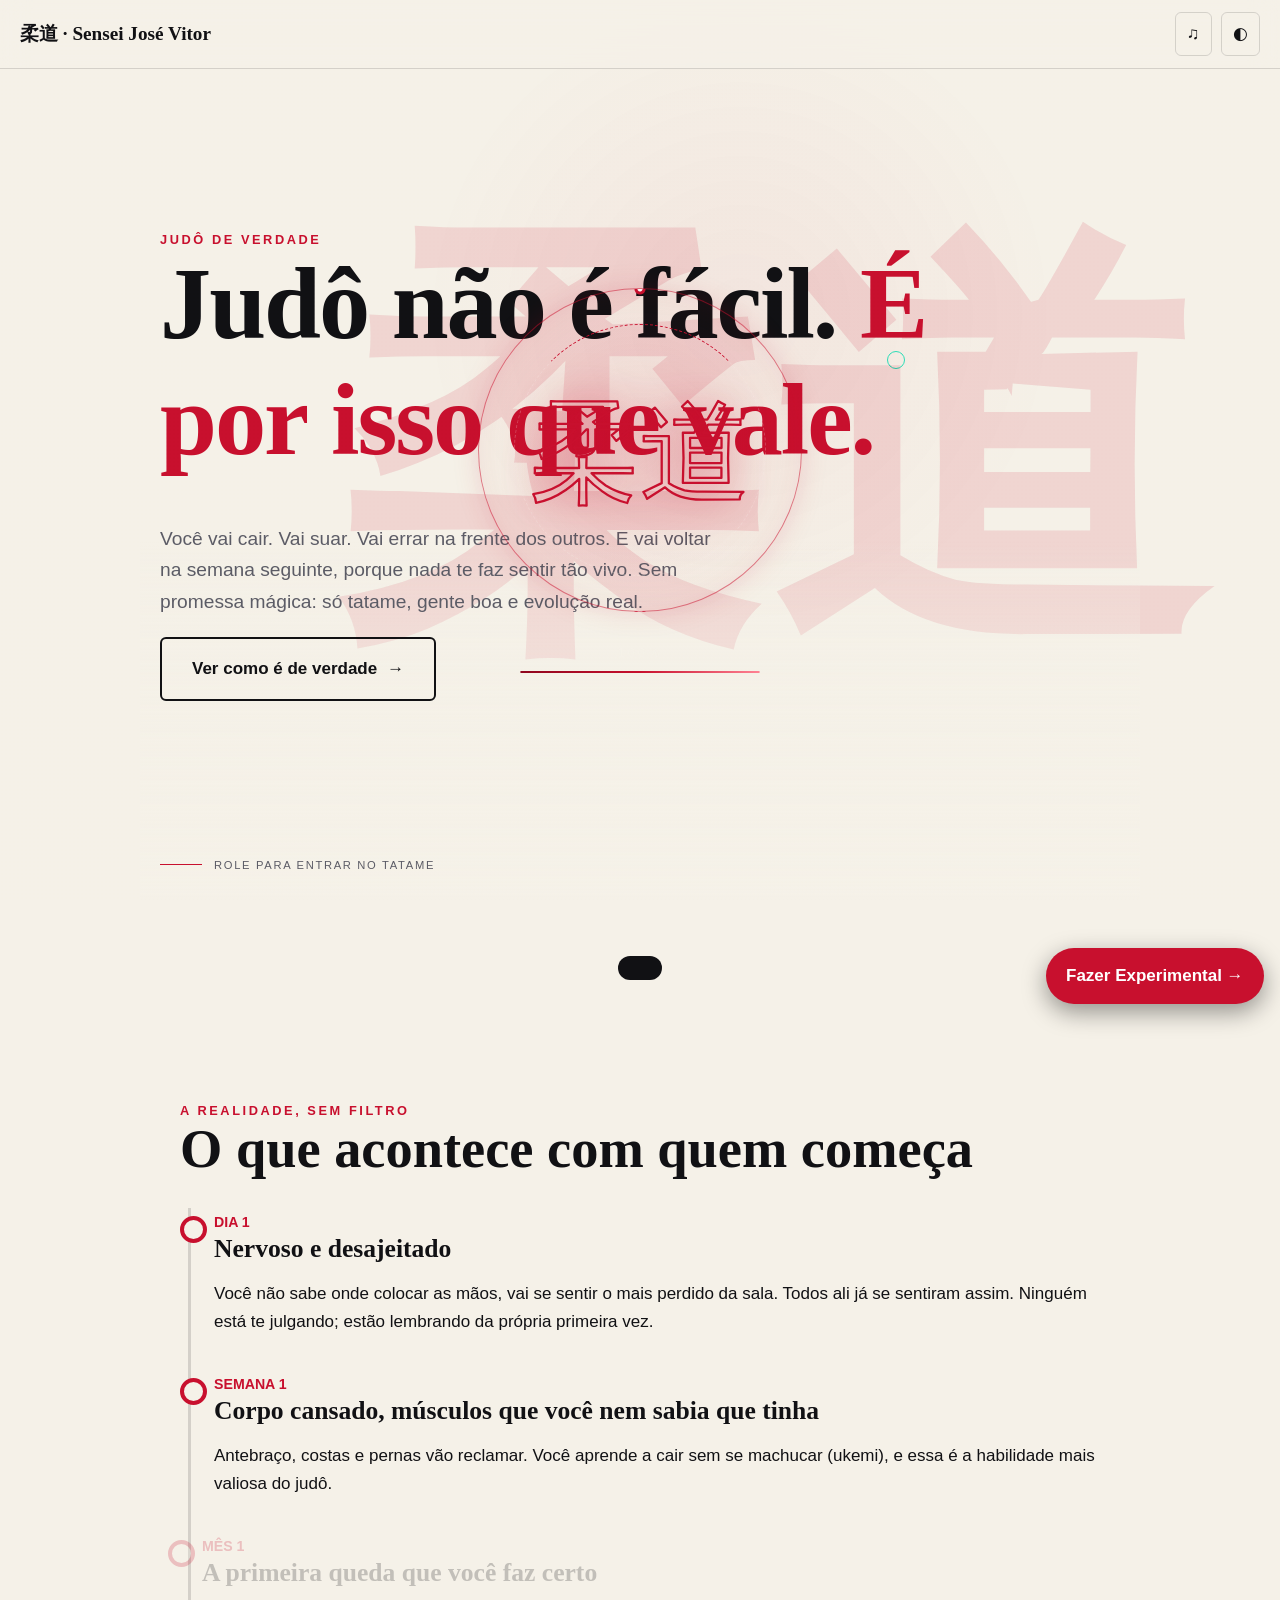
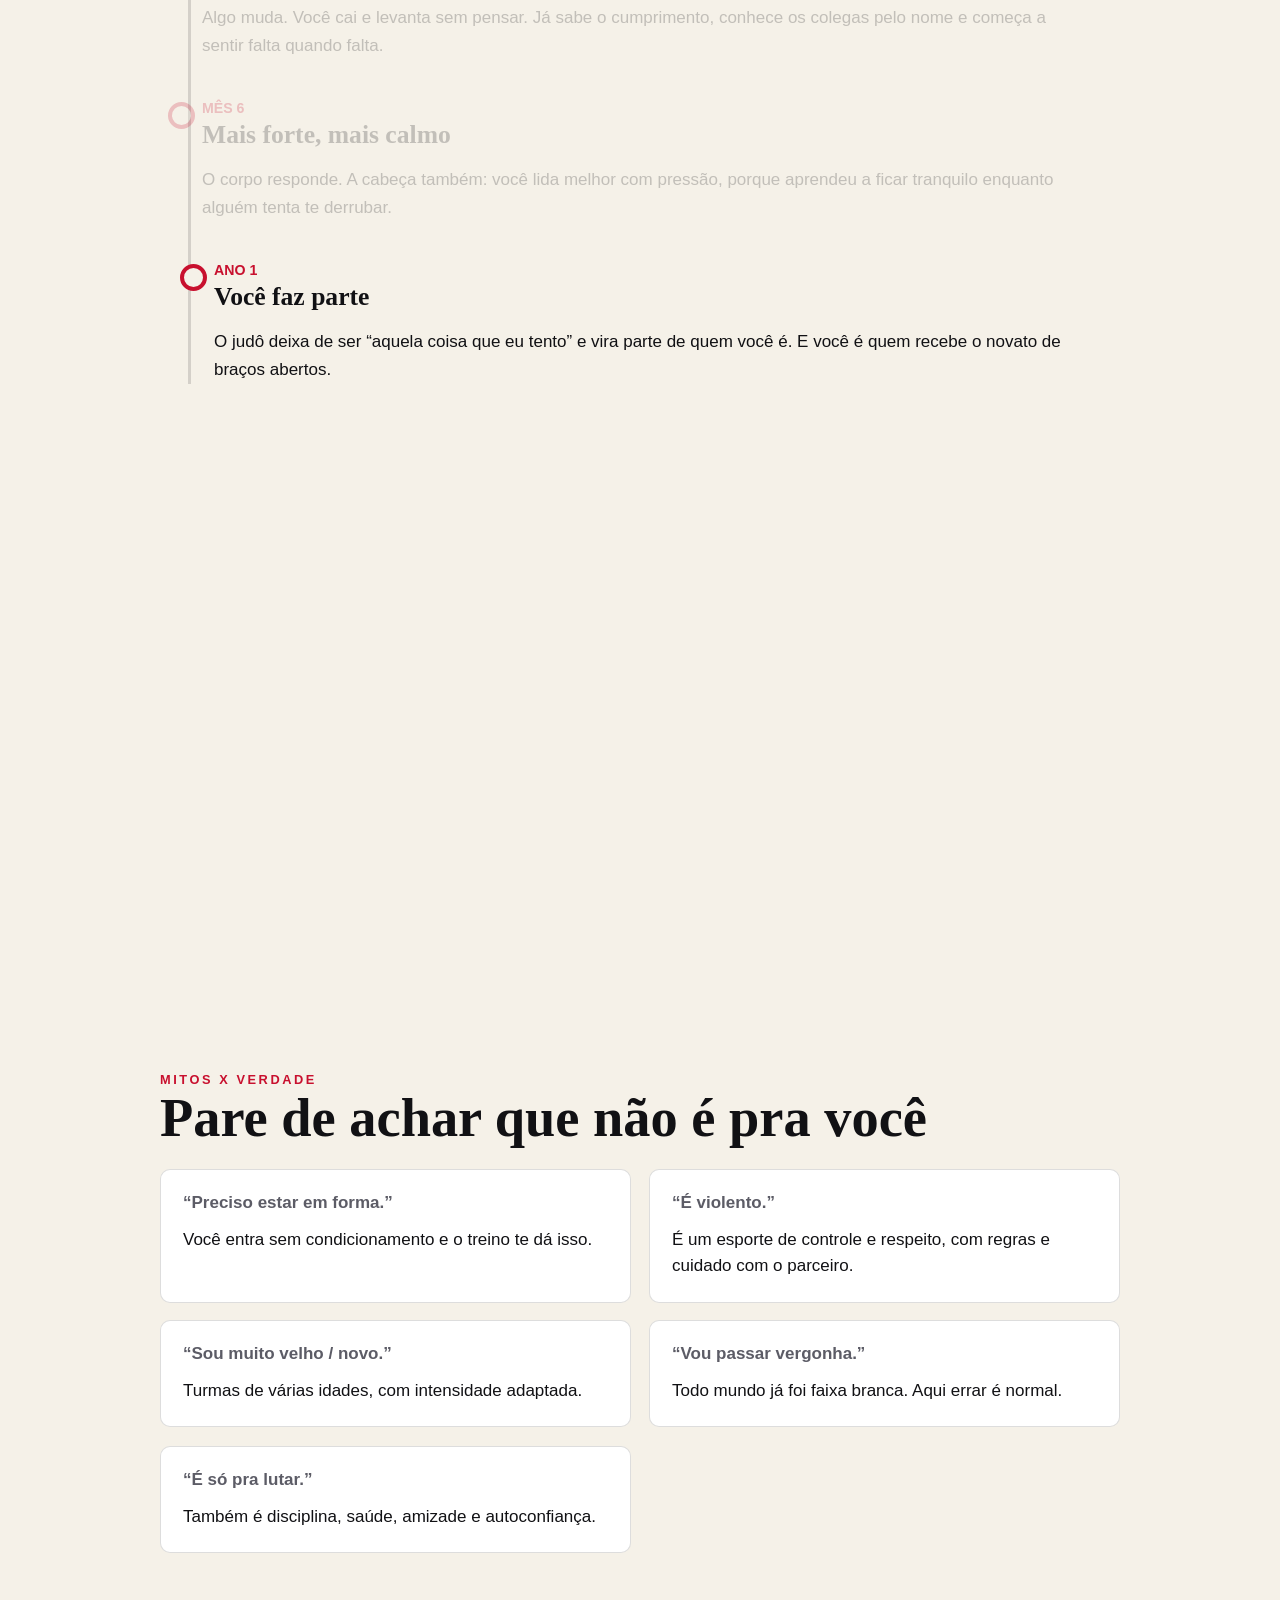
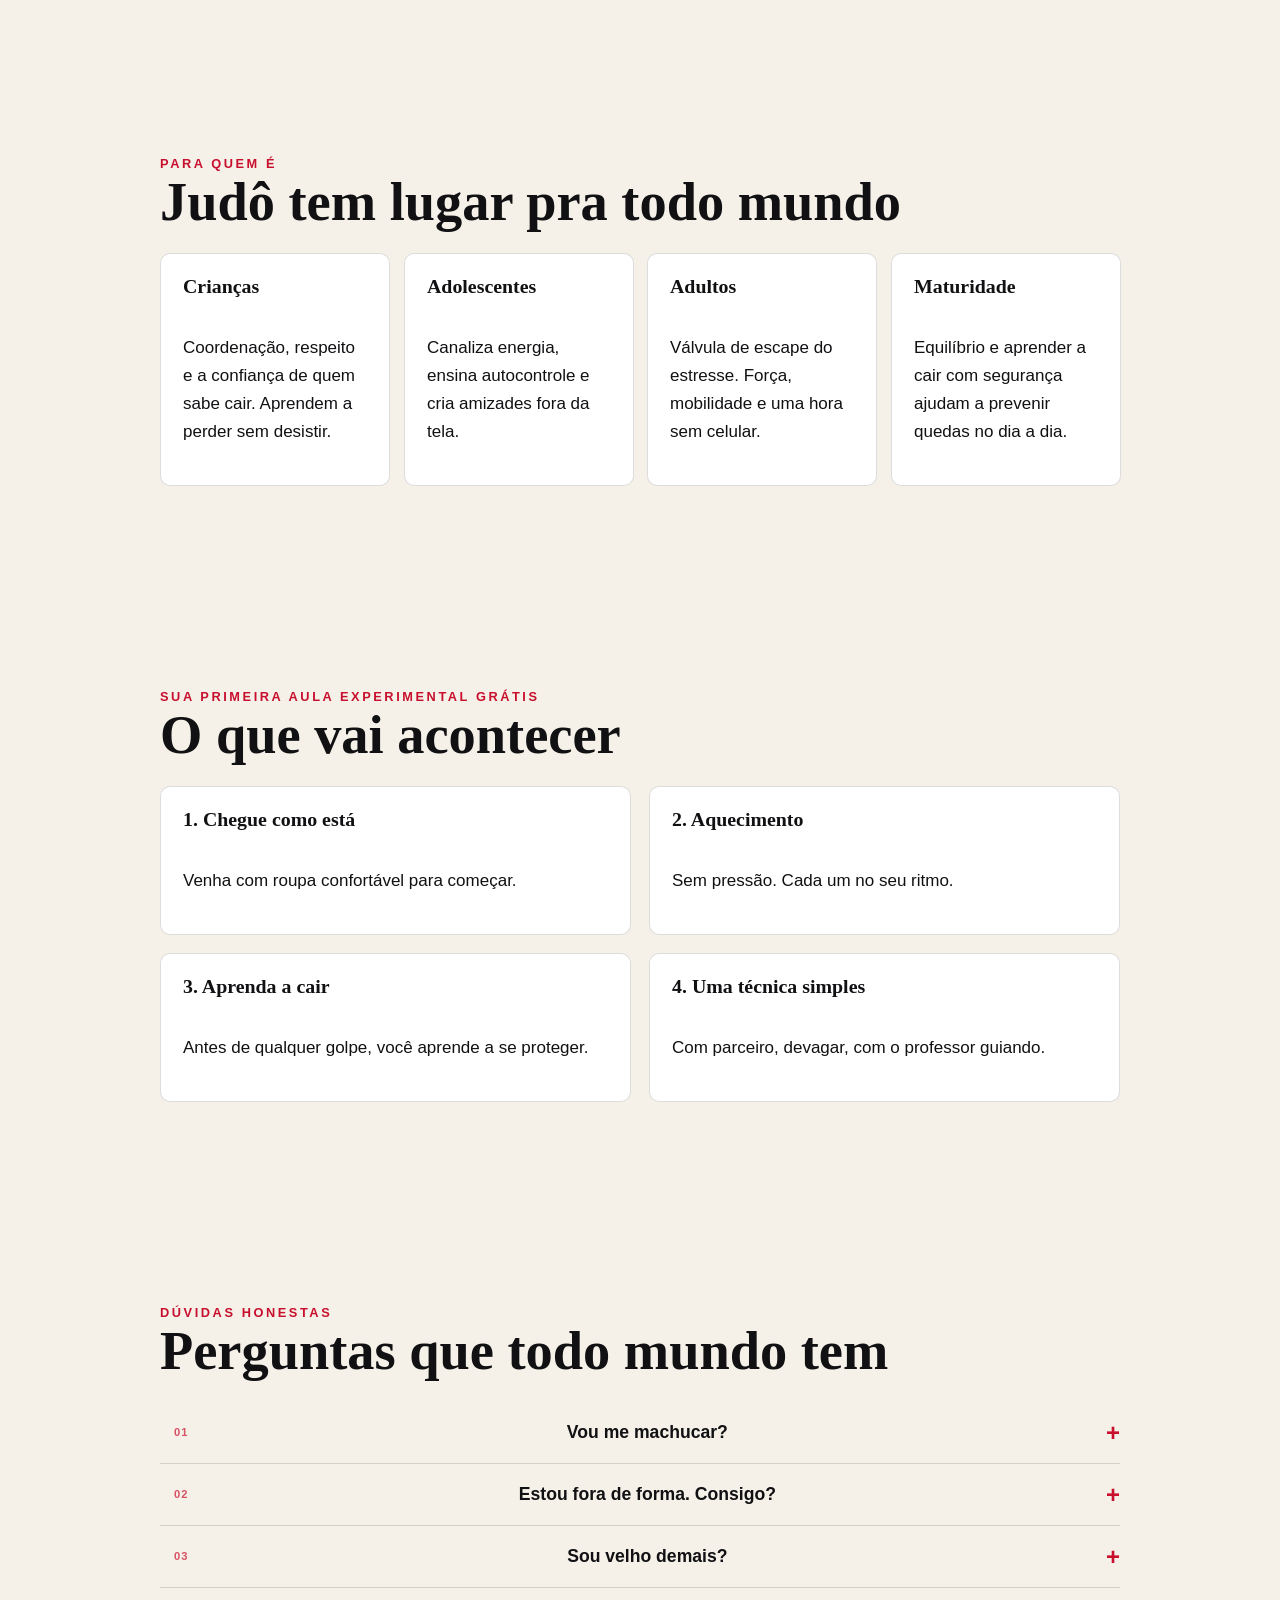
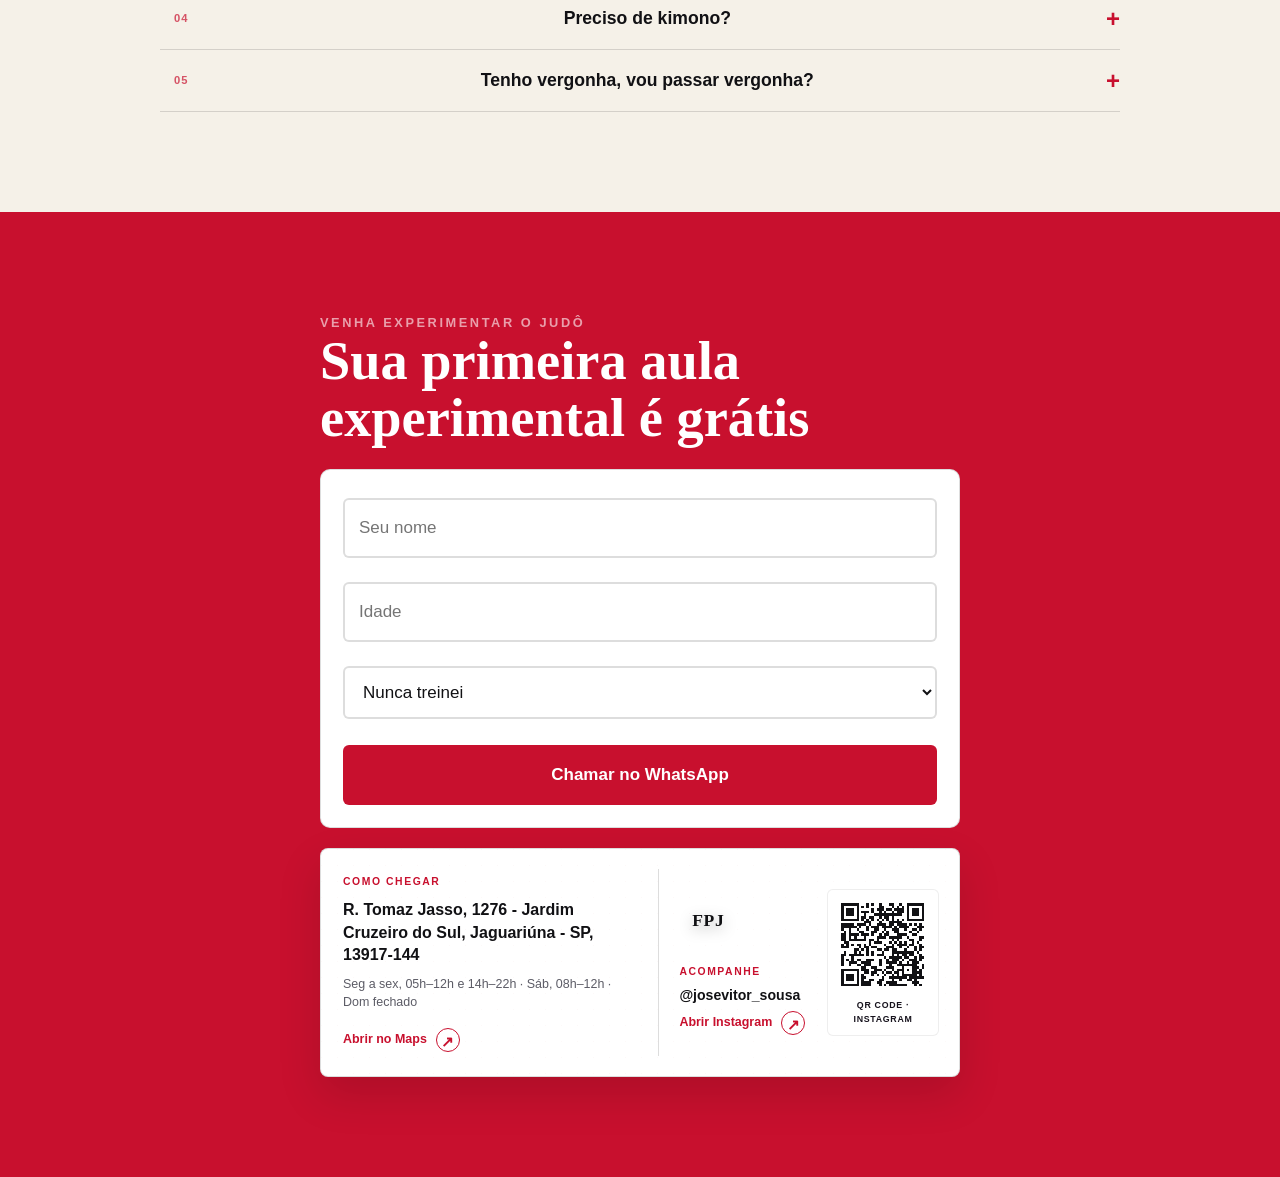
==== commit 3407e1c0: "Publica contato FPJ e interacoes mobile" ====
--- a/judo-academia.html
+++ b/judo-academia.html
@@ -21,7 +21,7 @@
 <section><div class="k reveal">Para quem é</div><h2 class="reveal">Judô tem lugar pra todo mundo</h2><div class="ages"><div class="card reveal tilt"><h3>Crianças</h3><p>Coordenação, respeito e a confiança de quem sabe cair. Aprendem a perder sem desistir.</p></div><div class="card reveal tilt"><h3>Adolescentes</h3><p>Canaliza energia, ensina autocontrole e cria amizades fora da tela.</p></div><div class="card reveal tilt"><h3>Adultos</h3><p>Válvula de escape do estresse. Força, mobilidade e uma hora sem celular.</p></div><div class="card reveal tilt"><h3>Maturidade</h3><p>Equilíbrio e aprender a cair com segurança ajudam a prevenir quedas no dia a dia.</p></div></div></section>
 <section><div class="k reveal">Sua primeira aula experimental grátis</div><h2 class="reveal">O que vai acontecer</h2><div class="two"><div class="card reveal tilt"><h3>1. Chegue como está</h3><p>Venha com roupa confortável para começar.</p></div><div class="card reveal tilt"><h3>2. Aquecimento</h3><p>Sem pressão. Cada um no seu ritmo.</p></div><div class="card reveal tilt"><h3>3. Aprenda a cair</h3><p>Antes de qualquer golpe, você aprende a se proteger.</p></div><div class="card reveal tilt"><h3>4. Uma técnica simples</h3><p>Com parceiro, devagar, com o professor guiando.</p></div></div></section>
 <section><div class="k reveal">Dúvidas honestas</div><h2 class="reveal">Perguntas que todo mundo tem</h2><div class="reveal"><details><summary>Vou me machucar?</summary><p>Judô é contato, e lesões podem acontecer como em qualquer esporte. Por isso começamos pelo ukemi (a arte de cair) e treinamos com progressão e supervisão. Avise o professor de qualquer limitação.</p></details><details><summary>Estou fora de forma. Consigo?</summary><p>Sim. Ninguém chega em forma para o judô: o judô é que te coloca em forma. Você faz no seu ritmo.</p></details><details><summary>Sou velho demais?</summary><p>Não existe idade máxima. Há pessoas começando depois dos 50. Adaptamos a intensidade.</p></details><details><summary>Preciso de kimono?</summary><p>Para treinar regularmente, você vai precisar de um judogi. Na aula experimental, venha com roupa confortável. Depois, te orientamos sobre a compra.</p></details><details><summary>Tenho vergonha, vou passar vergonha?</summary><p>Todo mundo ali já foi iniciante. Errar faz parte e é bem-vindo.</p></details></div></section>
-<section class="cta" id="aula"><div class="in"><div class="k reveal">Venha experimentar o judô</div><h2 class="reveal">Sua primeira aula experimental é grátis</h2><div class="card reveal"><input id="fn" placeholder="Seu nome" aria-label="Nome"><input id="fa" type="number" min="3" max="99" placeholder="Idade" aria-label="Idade"><select id="fx" aria-label="Experiência"><option>Nunca treinei</option><option>Já treinei algum tempo</option><option>Treino outra arte marcial</option></select><button class="btn form-submit magnetic" id="fb">Chamar no WhatsApp</button><p id="ad"></p></div></div></section>
+<section class="cta" id="aula"><div class="in"><div class="k reveal">Venha experimentar o judô</div><h2 class="reveal">Sua primeira aula experimental é grátis</h2><div class="card reveal"><input id="fn" placeholder="Seu nome" aria-label="Nome"><input id="fa" type="number" min="3" max="99" placeholder="Idade" aria-label="Idade"><select id="fx" aria-label="Experiência"><option>Nunca treinei</option><option>Já treinei algum tempo</option><option>Treino outra arte marcial</option></select><button class="btn form-submit magnetic" id="fb">Chamar no WhatsApp</button></div><div class="academy-contact reveal" aria-label="Endereço e Instagram da academia"><a class="academy-map" id="mapLink" href="#" target="_blank" rel="noopener noreferrer"><span class="contact-kicker">COMO CHEGAR</span><strong id="academyAddress"></strong><span class="academy-hours" id="academyHours"></span><span class="contact-action">Abrir no Maps <b aria-hidden="true">↗</b></span></a><div class="academy-social"><a class="instagram-link" id="instagramLink" href="https://www.instagram.com/josevitor_sousa?stkn=cXFtanZ1ZGN6azV1" target="_blank" rel="noopener noreferrer"><span class="instagram-mark" aria-hidden="true">IG</span><span><span class="contact-kicker">ACOMPANHE</span><strong>@josevitor_sousa</strong><span class="contact-action">Abrir Instagram <b aria-hidden="true">↗</b></span></span></a><a class="instagram-qr" href="https://www.instagram.com/josevitor_sousa?stkn=cXFtanZ1ZGN6azV1" target="_blank" rel="noopener noreferrer" aria-label="Escanear QR Code para abrir o Instagram de José Vitor"><img alt="QR Code para o Instagram de José Vitor" width="96" height="96" src="[data-uri] FQw+gQrGyUvBooFHCUrBtr7wT1cTDvzEW+ILIJGVkSdM7/0AAAAASUVORK5CYII="><span class="qr-caption">QR CODE · INSTAGRAM</span></a></div></div></div></section>
 </main><a class="btn fab magnetic" id="fab" href="#aula">Fazer Experimental →</a><div id="toast" role="status" aria-live="polite"></div>
 <section class="offline-game" id="offlineGame" role="dialog" aria-modal="true" aria-labelledby="gameTitle" aria-describedby="gameHelp" hidden>
 <div class="offline-game__panel"><header class="offline-game__header"><div><div class="k">Desafio do tatame</div><h2 id="gameTitle">Judoca runner</h2></div></header>
--- a/judo-academia.css
+++ b/judo-academia.css
@@ -40,3 +40,21 @@
 @keyframes runner-enter{from{opacity:0;transform:translateY(14px) scale(.985)}to{opacity:1;transform:translateY(0) scale(1)}}@keyframes score-pop{50%{color:var(--red);transform:scale(1.28)}}
 @media(prefers-reduced-motion:reduce){.offline-game__panel{animation:none}.offline-game__score b.is-scoring{animation:none}.offline-game__actions button{transition:none}}
 .offline-game canvas{touch-action:none;user-select:none;-webkit-user-select:none}
+@media(max-width:560px){.offline-game{padding:8px;place-items:center}.offline-game__panel{width:100%;max-height:calc(100svh - 16px);padding:14px;border-radius:6px}.offline-game__header h2{font-size:clamp(1.55rem,8vw,2.2rem);margin-bottom:10px}.offline-game__score{margin-bottom:8px}.offline-game canvas{aspect-ratio:900/460;height:auto;object-fit:contain}.offline-game__panel>p{margin:8px 0 0;font-size:.78rem;line-height:1.4}}
+/* A lightweight interaction layer: transforms and opacity stay cheap to animate. */
+.btn,button,a,summary,.card,input,select{--motion-x:0px;--motion-y:0px}.btn,.fab,nav button,.form-submit{transform-origin:center;will-change:transform}.btn.is-pressing,nav button.is-pressing,.form-submit.is-pressing{animation:action-press .42s var(--ease-spring)}.btn.is-rippling:after{content:"";position:absolute;left:var(--motion-x);top:var(--motion-y);width:8px;height:8px;border-radius:50%;background:#fff8;transform:translate(-50%,-50%) scale(0);animation:action-ripple .58s ease-out;pointer-events:none}.card.tilt{transition:transform .45s var(--ease),box-shadow .45s var(--ease),border-color .45s var(--ease)}.card.tilt:hover{border-color:#c8102e55}.card.tilt:active{transform:scale(.985)!important}.reveal.on{animation:reveal-settle .72s var(--ease-spring) both}.two .reveal.on:nth-child(2),.ages .reveal.on:nth-child(2){animation-delay:.07s}.two .reveal.on:nth-child(3),.ages .reveal.on:nth-child(3){animation-delay:.14s}.two .reveal.on:nth-child(4),.ages .reveal.on:nth-child(4){animation-delay:.21s}.two .reveal.on:nth-child(5){animation-delay:.28s}details.is-open{animation:detail-focus .5s var(--ease-spring)}details.is-open summary:after{animation:summary-turn .5s var(--ease-spring)}input:focus,select:focus{animation:field-focus .45s var(--ease-spring);box-shadow:0 0 0 4px #c8102e18}.hero.is-ready .btn--explore{animation:explore-glow 3.2s ease-in-out infinite,hero-button-in .8s var(--ease-spring) .9s both}.nav-pulse{animation:nav-pulse .65s var(--ease-spring)}#toast.on{animation:toast-in .5s var(--ease-spring)}
+@keyframes action-press{0%{transform:scale(1)}38%{transform:scale(.94) rotate(-1deg)}72%{transform:scale(1.04) rotate(.5deg)}100%{transform:scale(1)}}@keyframes action-ripple{to{opacity:0;transform:translate(-50%,-50%) scale(18)}}@keyframes reveal-settle{0%{opacity:0;transform:translateY(45px) scale(.985)}70%{transform:translateY(-3px) scale(1.002)}100%{opacity:1;transform:none}}@keyframes detail-focus{0%{background-position:-30px 0}100%{background-position:0 0}}@keyframes summary-turn{50%{transform:rotate(90deg) scale(1.15)}100%{transform:rotate(135deg)}}@keyframes field-focus{50%{transform:translateY(-2px)}}@keyframes nav-pulse{50%{transform:translateY(-2px) scale(1.03)}}@keyframes toast-in{0%{opacity:0;filter:blur(4px)}100%{opacity:1;filter:none}}@keyframes hero-button-in{from{opacity:0;transform:translateY(25px)}to{opacity:1;transform:none}}
+@media(prefers-reduced-motion:reduce){.btn,.fab,nav button,.form-submit{will-change:auto}.btn.is-pressing,nav button.is-pressing,.form-submit.is-pressing,.btn.is-rippling:after,.reveal.on,.hero.is-ready .btn--explore,.nav-pulse,#toast.on{animation:none}.card.tilt{transition:none}}
+.academy-contact{position:relative;isolation:isolate;display:grid;grid-template-columns:minmax(0,1fr) minmax(0,.95fr);gap:22px;align-items:stretch;margin-top:20px;padding:20px;border:1px solid var(--ln);border-radius:8px;background:var(--card);color:var(--fg);overflow:hidden;box-shadow:0 18px 44px #0002}.academy-contact:before{content:"";position:absolute;inset:0;z-index:-1;pointer-events:none;opacity:.42;background:linear-gradient(135deg,#c8102e10 1px,transparent 1px) 0 0/16px 16px}.academy-map{position:relative;display:flex;flex-direction:column;align-items:flex-start;gap:9px;min-width:0;padding:4px 14px 4px 2px;color:var(--fg);text-decoration:none;transition:transform .3s var(--ease)}.contact-kicker{display:block;color:var(--red);font-size:.65rem;font-weight:800;letter-spacing:.15em}.academy-map>strong{font-size:1rem;line-height:1.4;overflow-wrap:anywhere}.academy-hours{color:var(--mut);font-size:.78rem;line-height:1.45}.contact-action{display:inline-flex;align-items:center;gap:9px;margin-top:auto;padding-top:7px;color:var(--red);font-size:.78rem;font-weight:800}.contact-action b{display:inline-grid;place-items:center;width:24px;height:24px;border:1px solid currentColor;border-radius:50%;font-size:.95rem;transition:transform .3s var(--ease-spring),background .25s,color .25s}.academy-map:hover{transform:translateX(4px)}.academy-map:hover .contact-action b{transform:translate(2px,-2px);background:var(--red);color:#fff}.academy-social{display:grid;grid-template-columns:minmax(0,1fr) 112px;gap:12px;align-items:center;padding-left:20px;border-left:1px solid var(--ln)}.instagram-link{display:flex;flex-direction:column;align-items:flex-start;gap:10px;min-width:0;color:var(--fg);text-decoration:none}.instagram-mark{display:grid;place-items:center;width:38px;height:38px;border:1px solid var(--ln);border-radius:11px;color:var(--red);font-size:.8rem;font-weight:900;transition:transform .45s var(--ease-spring),background .25s,color .25s}.instagram-link:hover .instagram-mark{transform:rotate(-9deg) scale(1.1);background:var(--red);color:#fff}.instagram-link strong{display:block;margin-top:4px;font-size:.88rem;overflow-wrap:anywhere}.instagram-link .contact-action{margin-top:0;padding-top:0}.instagram-qr{display:grid;justify-items:center;gap:6px;padding:8px;border:1px solid #0001;border-radius:6px;background:#fff;color:#17131d;text-decoration:none;transition:transform .35s var(--ease-spring),box-shadow .35s var(--ease)}.instagram-qr img{display:block;width:100%;height:auto;image-rendering:pixelated}.qr-caption{font-size:.55rem;font-weight:900;letter-spacing:.08em;text-align:center}.instagram-qr:hover{transform:translateY(-5px) rotate(2deg);box-shadow:0 12px 26px #0003}.instagram-qr:active{transform:scale(.97)}.academy-contact.reveal.on{animation:contact-arrive .75s var(--ease-spring) both}@keyframes contact-arrive{0%{opacity:0;transform:translateY(28px) scale(.98)}70%{transform:translateY(-3px) scale(1.005)}100%{opacity:1;transform:none}}
+@media(max-width:560px){.academy-contact{grid-template-columns:minmax(0,1fr);gap:14px;padding:16px}.academy-map{padding:2px 0 12px;border-bottom:1px solid var(--ln)}.academy-social{grid-template-columns:minmax(0,1fr) 104px;padding:12px 0 0;border-left:0}.instagram-qr{width:104px}.academy-contact.reveal.on{animation-duration:.55s}}
+@media(prefers-reduced-motion:reduce){.academy-contact.reveal.on{animation:none}.academy-map,.instagram-mark,.instagram-qr,.contact-action b{transition:none}}
+.fpj-logo{display:block;width:58px;height:64px;object-fit:contain;filter:drop-shadow(0 4px 7px #0005);animation:fpj-stamp-in .72s var(--ease-spring) .12s both;transition:transform .42s var(--ease-spring),filter .35s var(--ease)}.instagram-link:hover .fpj-logo{transform:translateY(-4px) rotate(-3deg) scale(1.06);filter:drop-shadow(0 9px 12px #0007)}@keyframes fpj-stamp-in{0%{opacity:0;transform:scale(.72) rotate(-9deg)}75%{opacity:1;transform:scale(1.06) rotate(2deg)}100%{transform:scale(1) rotate(0)}}
+.fpj-logo-fallback{display:grid;place-items:center;width:58px;height:64px;color:var(--fg);font:900 1.1rem/1 'Shippori Mincho',serif;letter-spacing:.04em;filter:drop-shadow(0 4px 7px #0005)}
+@media(max-width:560px){.fpj-logo{width:54px;height:60px}}
+@media(max-width:560px){.fpj-logo-fallback{width:54px;height:60px}}
+@media(prefers-reduced-motion:reduce){.fpj-logo{animation:none;transition:none}}
+.academy-contact{--contact-x:50%;--contact-y:42%;--map-rx:0deg;--map-ry:0deg;--social-rx:0deg;--social-ry:0deg;--qr-rx:0deg;--qr-ry:0deg}.academy-contact:after{content:"";position:absolute;inset:0;z-index:-1;pointer-events:none;opacity:0;background:radial-gradient(360px circle at var(--contact-x) var(--contact-y),#ffffff18,transparent 72%);transition:opacity .28s var(--ease)}.academy-contact.is-pointer-active:after{opacity:1}.academy-contact.is-pointer-active{box-shadow:0 22px 58px #0003,0 0 0 1px #c8102e20}.academy-contact .academy-map{transform:perspective(900px) rotateX(var(--map-rx)) rotateY(var(--map-ry));transform-style:preserve-3d;transition:transform .22s var(--ease)}.academy-contact.is-pointer-active .academy-map:hover{transform:perspective(900px) rotateX(var(--map-rx)) rotateY(var(--map-ry)) translateX(4px)}.academy-contact.is-pointer-active .academy-social{transform:perspective(900px) rotateX(var(--social-rx)) rotateY(var(--social-ry));transform-style:preserve-3d;transition:transform .24s var(--ease)}.academy-contact.is-pointer-active .instagram-qr{transform:perspective(650px) rotateX(var(--qr-rx)) rotateY(var(--qr-ry));transition:transform .22s var(--ease),box-shadow .35s var(--ease)}.academy-contact.is-pointer-active .instagram-qr:hover{transform:perspective(650px) rotateX(var(--qr-rx)) rotateY(var(--qr-ry)) translateY(-5px) rotate(2deg);box-shadow:0 16px 34px #0004,0 0 0 2px #c8102e35}.academy-contact.is-pointer-active .fpj-logo{filter:drop-shadow(0 6px 10px #0006)}
+@media(hover:hover) and (pointer:fine) and (prefers-reduced-motion:no-preference){.academy-contact{transition:box-shadow .3s var(--ease)}.academy-contact.is-pointer-active .academy-map,.academy-contact.is-pointer-active .academy-social,.academy-contact.is-pointer-active .instagram-qr{will-change:transform}}
+@media(prefers-reduced-motion:reduce){.academy-contact:after{display:none}.academy-contact.is-pointer-active .academy-map,.academy-contact.is-pointer-active .academy-social,.academy-contact.is-pointer-active .instagram-qr{transform:none!important;will-change:auto}}
+.card.is-pressing,.academy-map.is-pressing,.instagram-link.is-pressing,.instagram-qr.is-pressing{animation:surface-tap .42s var(--ease-spring)}@keyframes surface-tap{0%{filter:brightness(1)}38%{filter:brightness(1.16);box-shadow:0 0 0 3px #c8102e24,0 10px 22px #0003}100%{filter:brightness(1)}}
+@media(prefers-reduced-motion:reduce){.card.is-pressing,.academy-map.is-pressing,.instagram-link.is-pressing,.instagram-qr.is-pressing{animation:none}}
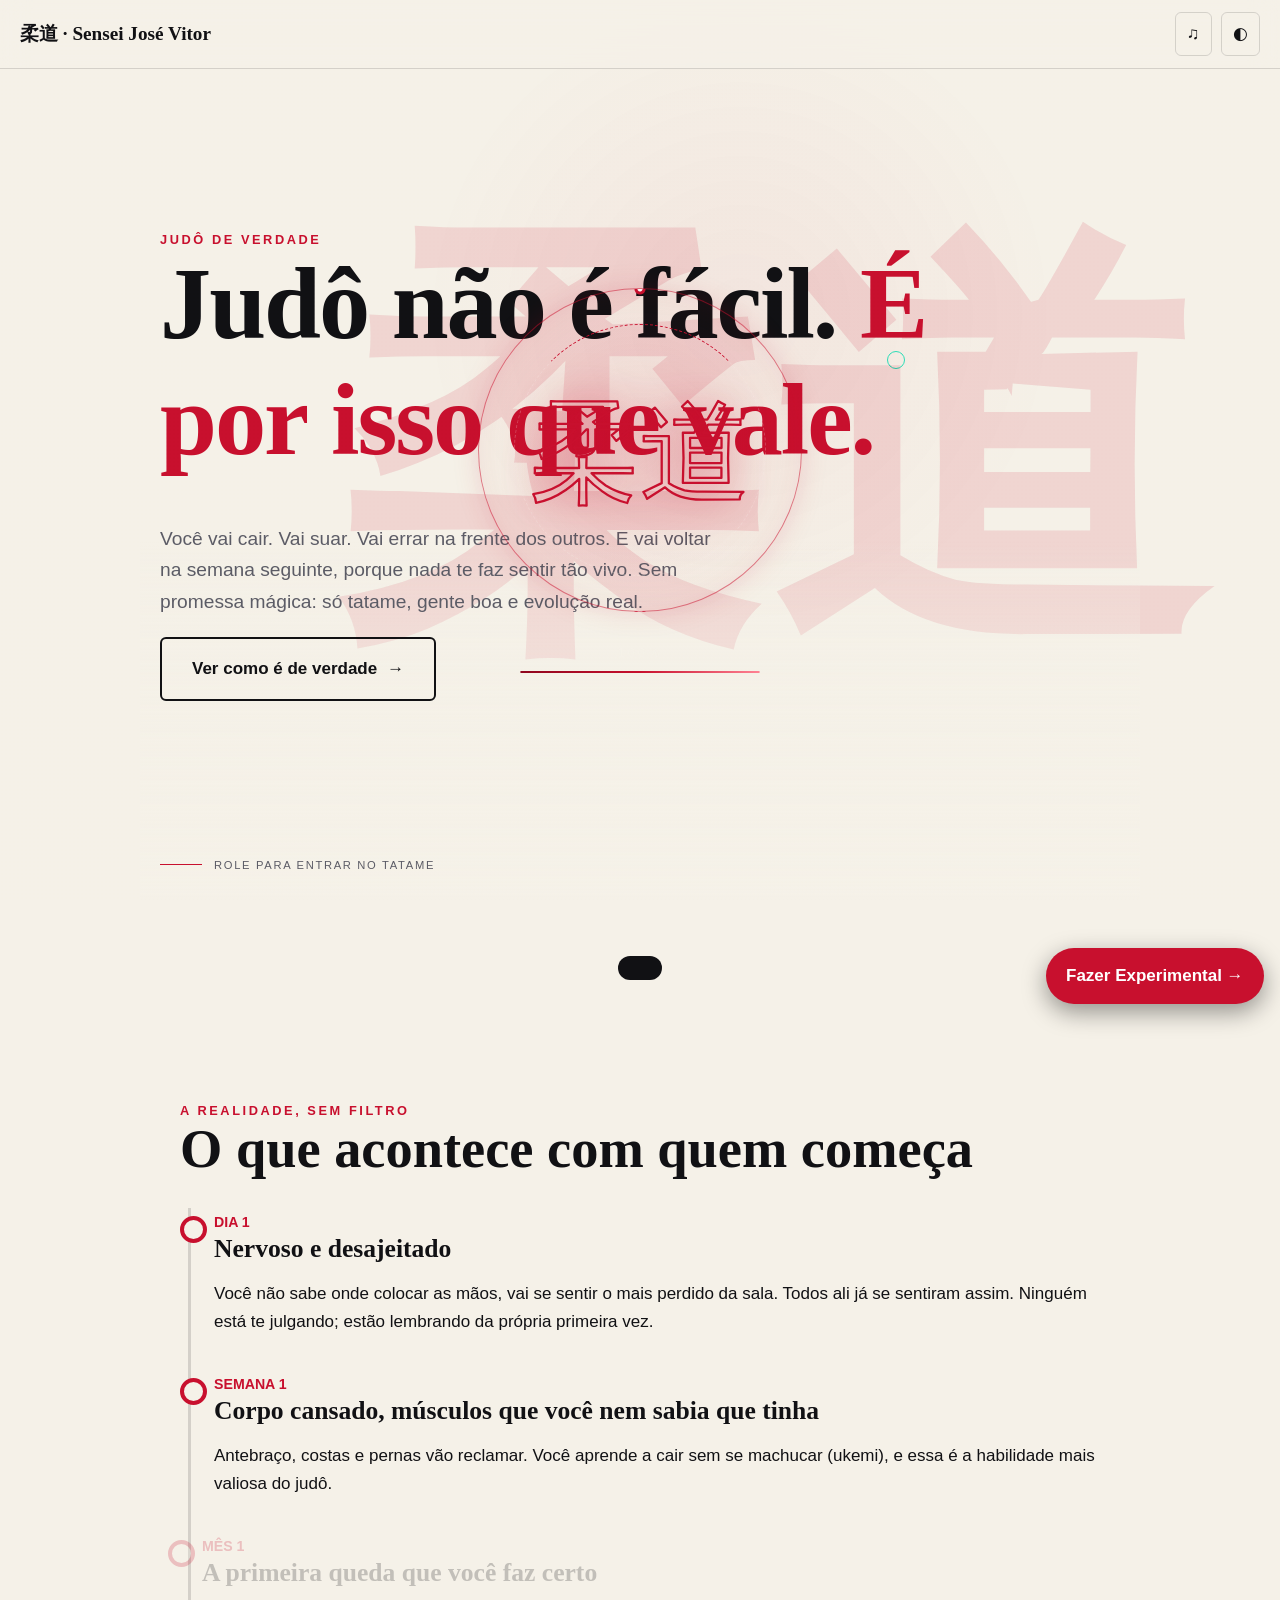
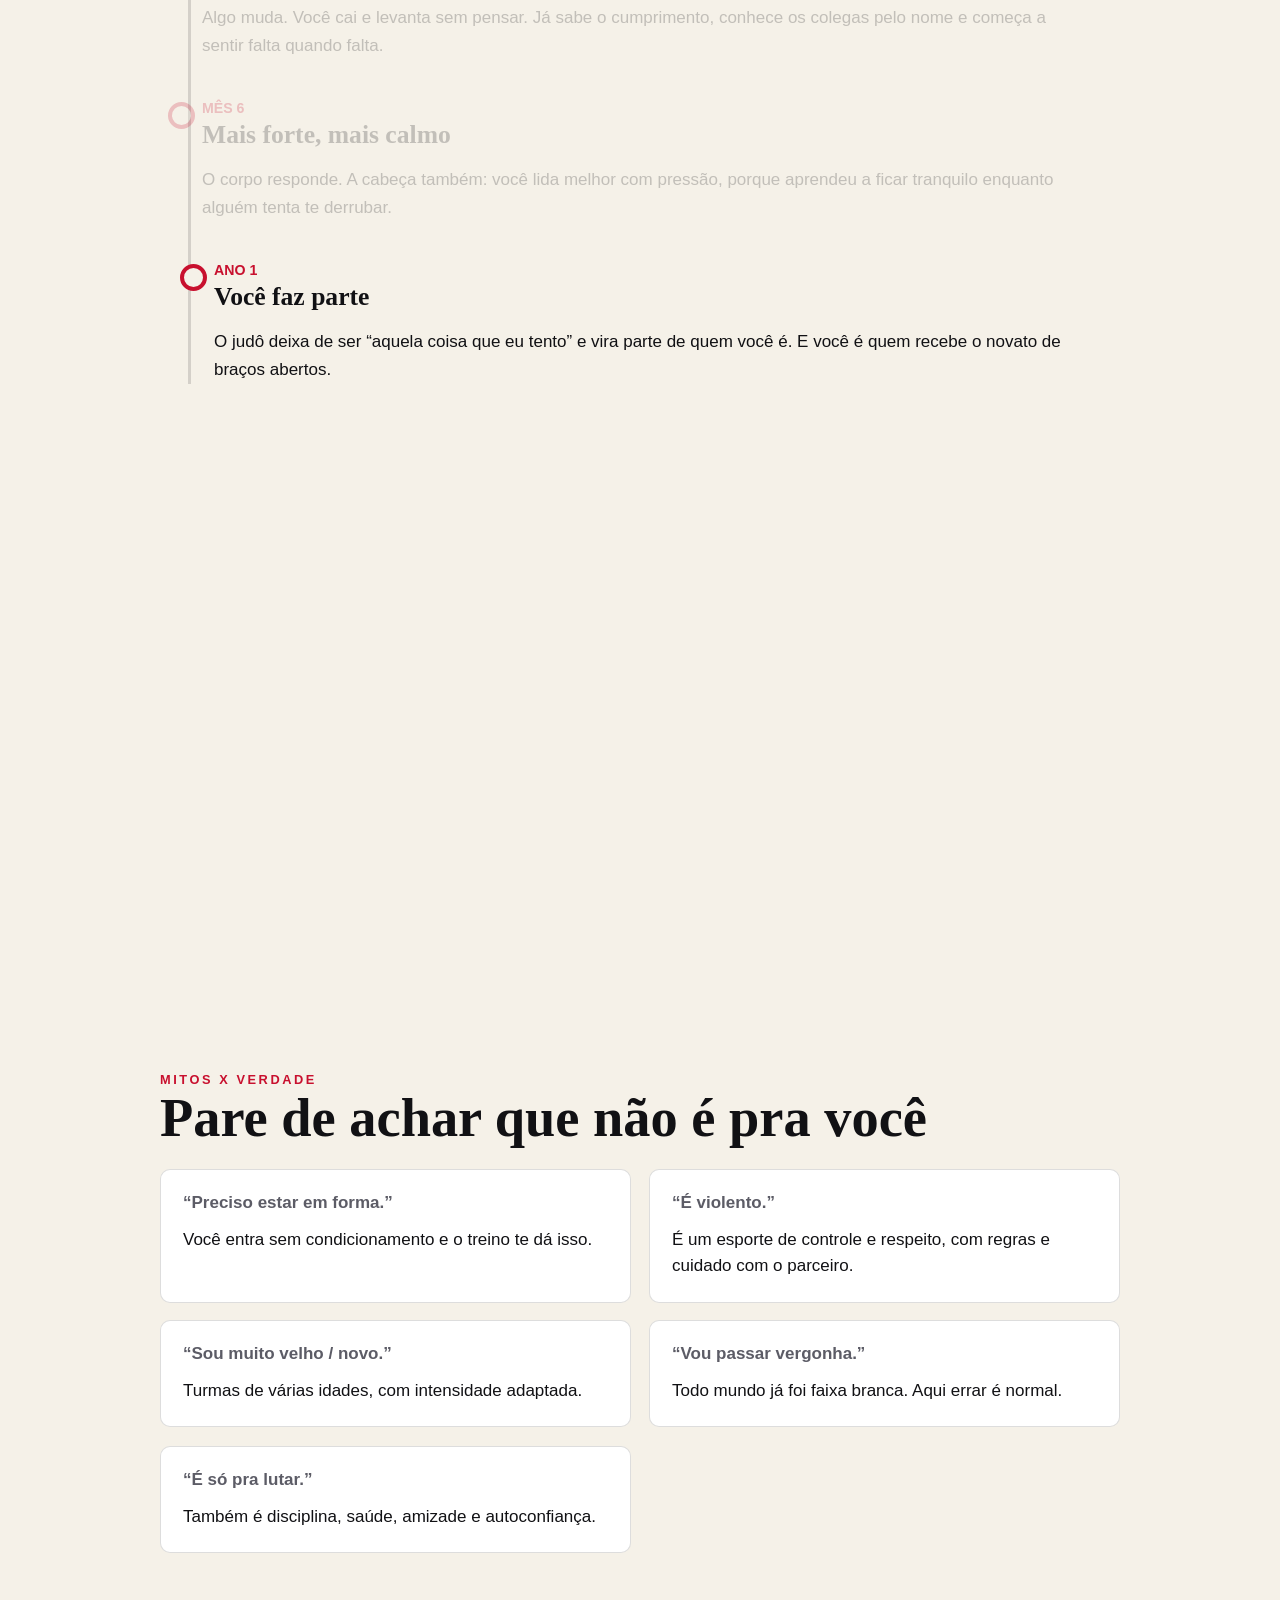
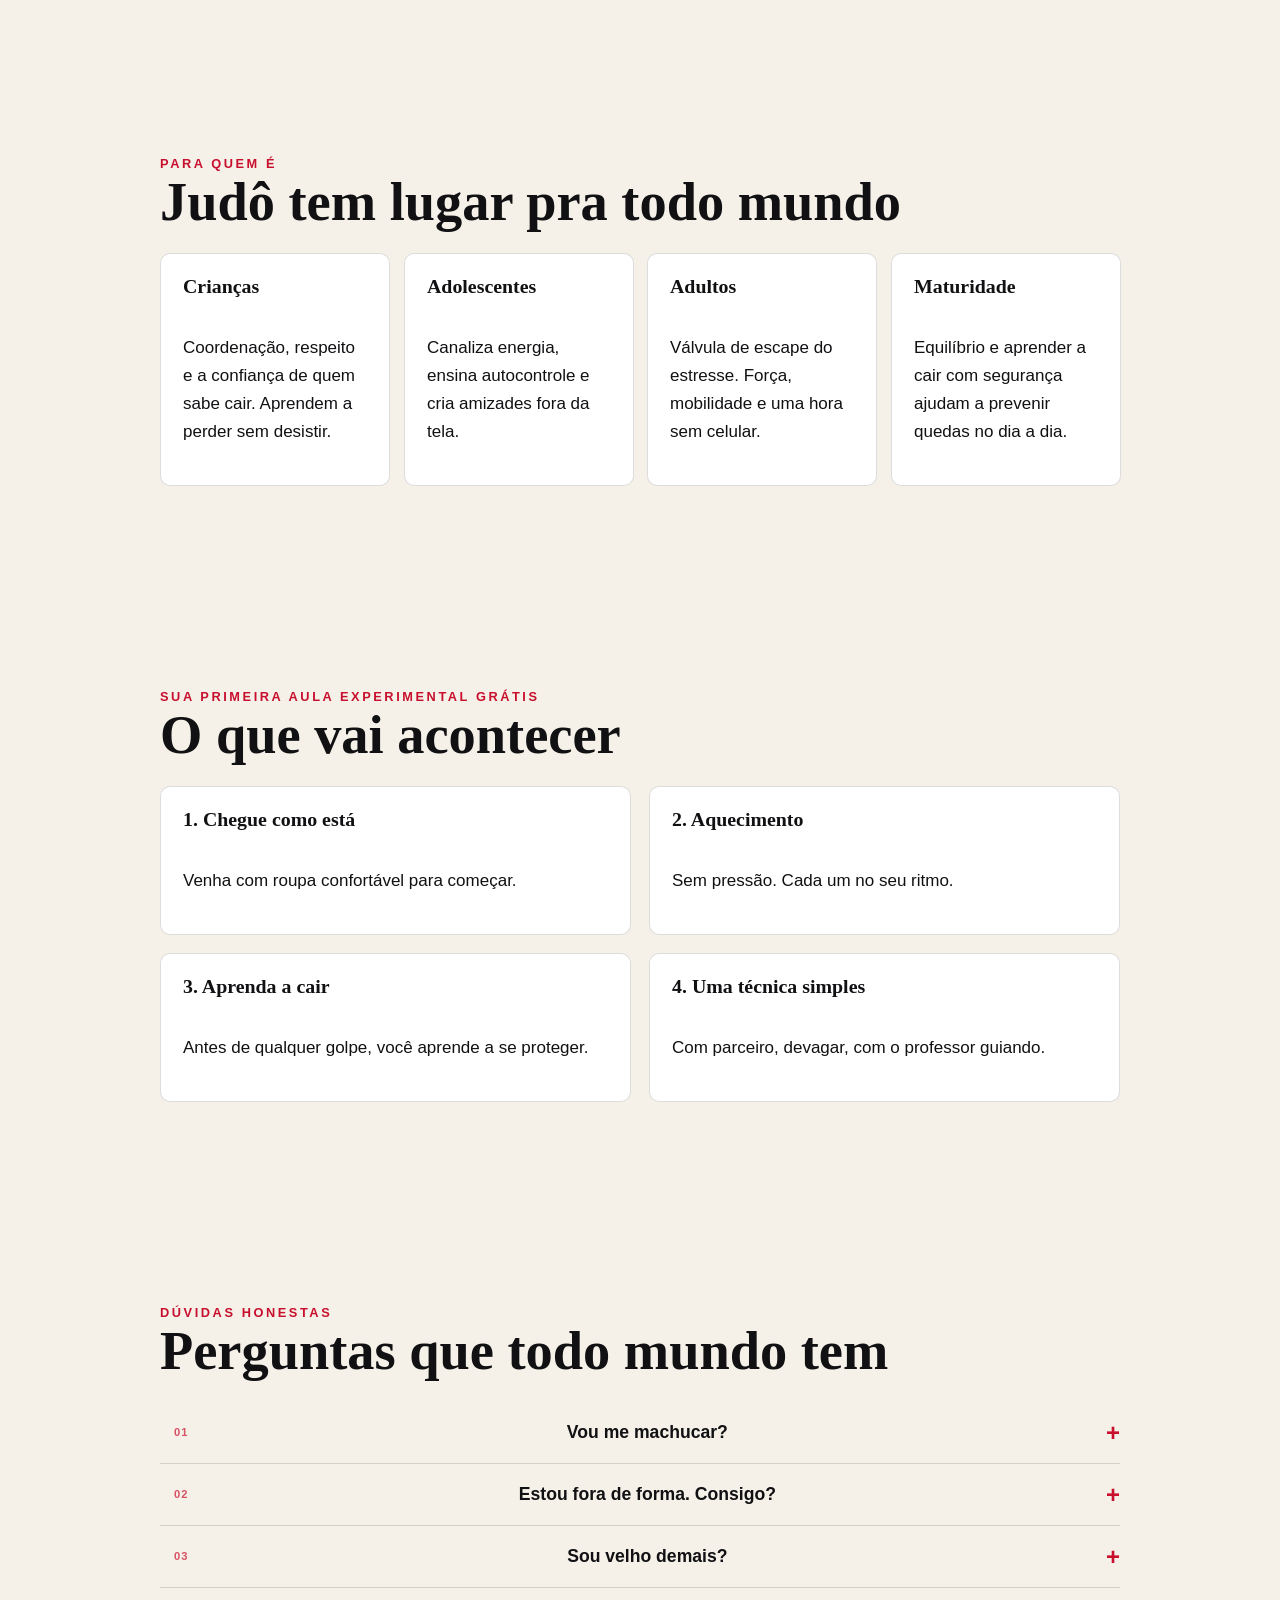
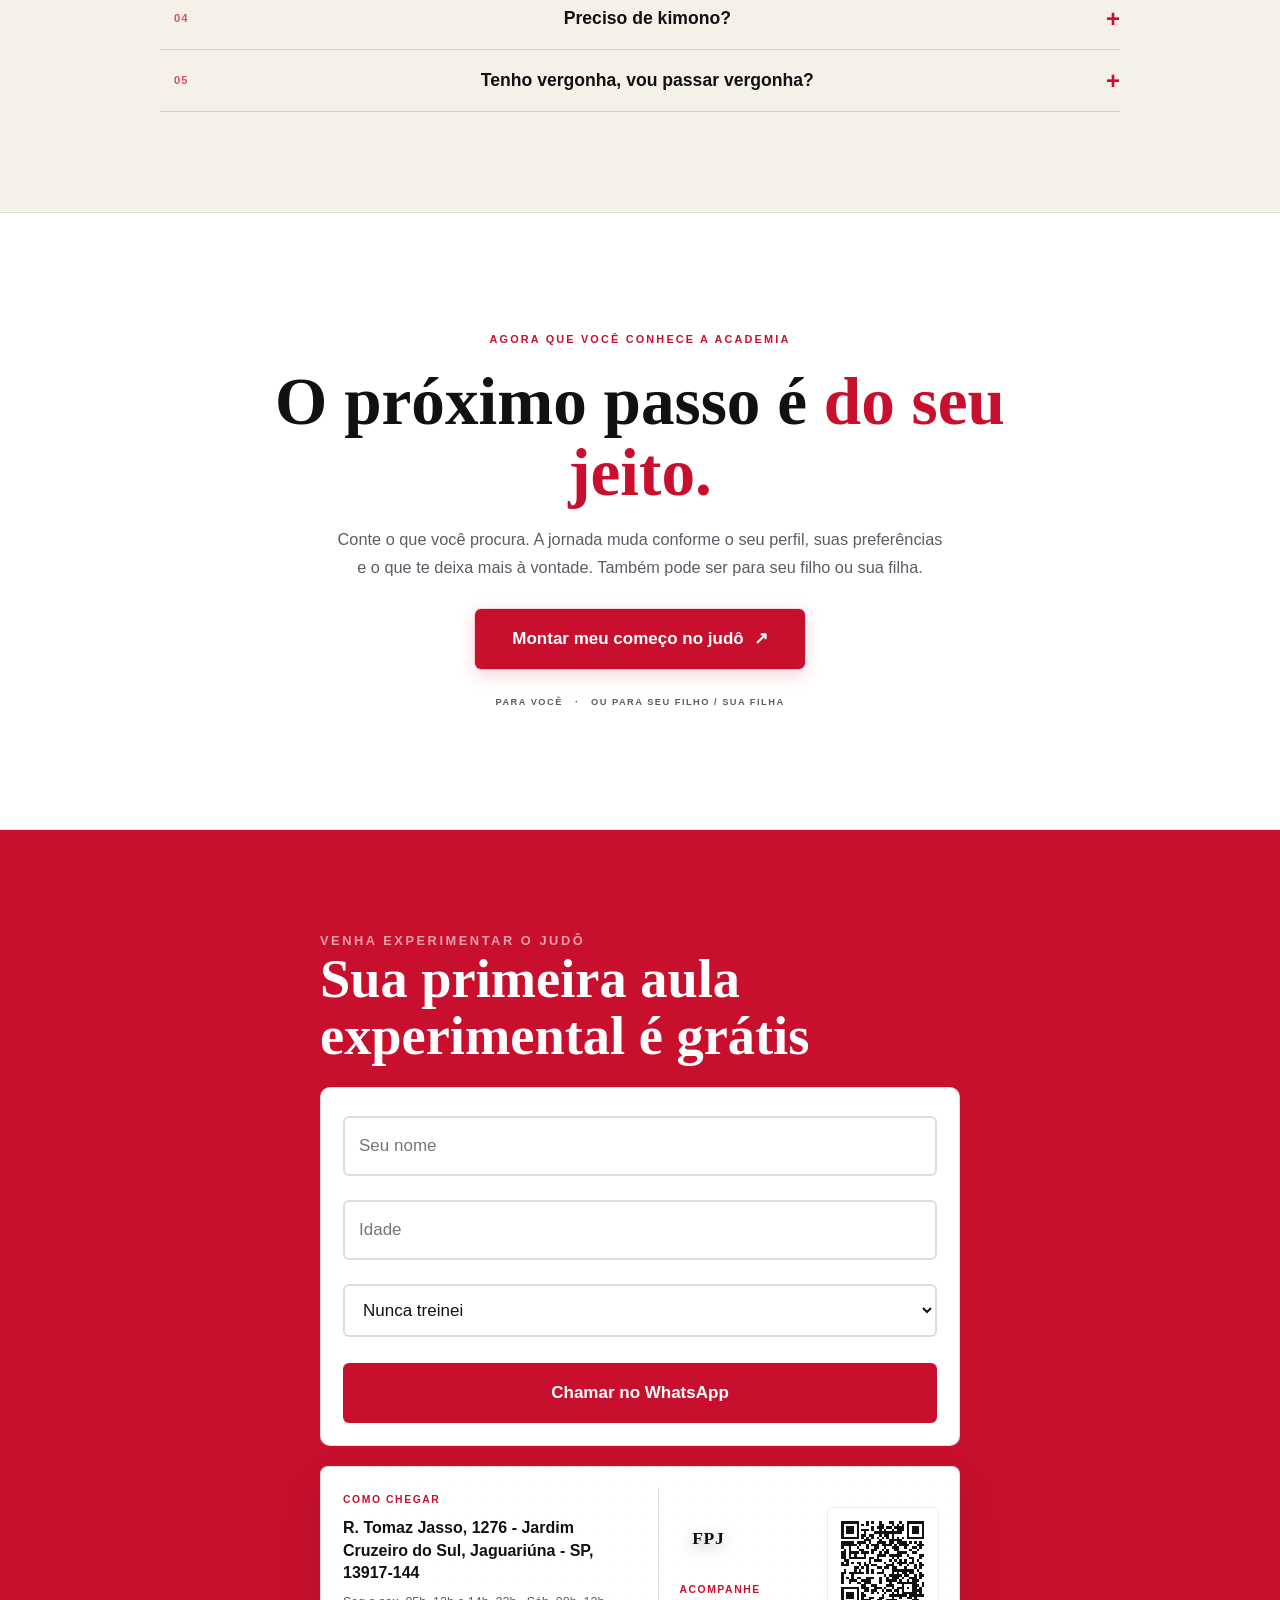
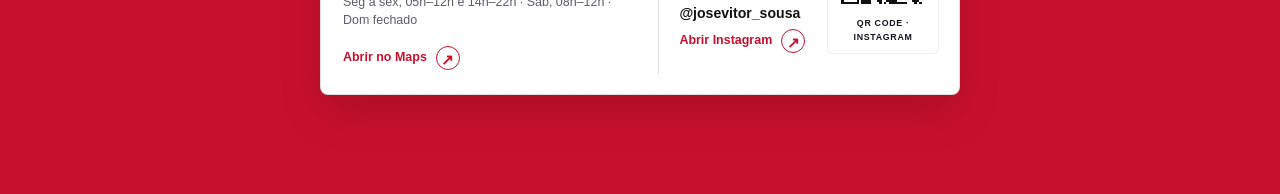
==== commit 23b0856b: "Add personalized judo onboarding" ====
--- a/judo-academia.html
+++ b/judo-academia.html
@@ -21,6 +21,7 @@
 <section><div class="k reveal">Para quem é</div><h2 class="reveal">Judô tem lugar pra todo mundo</h2><div class="ages"><div class="card reveal tilt"><h3>Crianças</h3><p>Coordenação, respeito e a confiança de quem sabe cair. Aprendem a perder sem desistir.</p></div><div class="card reveal tilt"><h3>Adolescentes</h3><p>Canaliza energia, ensina autocontrole e cria amizades fora da tela.</p></div><div class="card reveal tilt"><h3>Adultos</h3><p>Válvula de escape do estresse. Força, mobilidade e uma hora sem celular.</p></div><div class="card reveal tilt"><h3>Maturidade</h3><p>Equilíbrio e aprender a cair com segurança ajudam a prevenir quedas no dia a dia.</p></div></div></section>
 <section><div class="k reveal">Sua primeira aula experimental grátis</div><h2 class="reveal">O que vai acontecer</h2><div class="two"><div class="card reveal tilt"><h3>1. Chegue como está</h3><p>Venha com roupa confortável para começar.</p></div><div class="card reveal tilt"><h3>2. Aquecimento</h3><p>Sem pressão. Cada um no seu ritmo.</p></div><div class="card reveal tilt"><h3>3. Aprenda a cair</h3><p>Antes de qualquer golpe, você aprende a se proteger.</p></div><div class="card reveal tilt"><h3>4. Uma técnica simples</h3><p>Com parceiro, devagar, com o professor guiando.</p></div></div></section>
 <section><div class="k reveal">Dúvidas honestas</div><h2 class="reveal">Perguntas que todo mundo tem</h2><div class="reveal"><details><summary>Vou me machucar?</summary><p>Judô é contato, e lesões podem acontecer como em qualquer esporte. Por isso começamos pelo ukemi (a arte de cair) e treinamos com progressão e supervisão. Avise o professor de qualquer limitação.</p></details><details><summary>Estou fora de forma. Consigo?</summary><p>Sim. Ninguém chega em forma para o judô: o judô é que te coloca em forma. Você faz no seu ritmo.</p></details><details><summary>Sou velho demais?</summary><p>Não existe idade máxima. Há pessoas começando depois dos 50. Adaptamos a intensidade.</p></details><details><summary>Preciso de kimono?</summary><p>Para treinar regularmente, você vai precisar de um judogi. Na aula experimental, venha com roupa confortável. Depois, te orientamos sobre a compra.</p></details><details><summary>Tenho vergonha, vou passar vergonha?</summary><p>Todo mundo ali já foi iniciante. Errar faz parte e é bem-vindo.</p></details></div></section>
+<section class="journey-invite" id="seu-comeco"><div class="journey-invite__inner"><div class="k reveal">AGORA QUE VOCÊ CONHECE A ACADEMIA</div><h2 class="reveal">O próximo passo é <em>do seu jeito.</em></h2><p class="reveal">Conte o que você procura. A jornada muda conforme o seu perfil, suas preferências e o que te deixa mais à vontade. Também pode ser para seu filho ou sua filha.</p><a class="btn journey-launch magnetic reveal" href="jornada.html"><span>Montar meu começo no judô <i aria-hidden="true">↗</i></span></a><div class="journey-invite__note">PARA VOCÊ <i>·</i> OU PARA SEU FILHO / SUA FILHA</div></div></section>
 <section class="cta" id="aula"><div class="in"><div class="k reveal">Venha experimentar o judô</div><h2 class="reveal">Sua primeira aula experimental é grátis</h2><div class="card reveal"><input id="fn" placeholder="Seu nome" aria-label="Nome"><input id="fa" type="number" min="3" max="99" placeholder="Idade" aria-label="Idade"><select id="fx" aria-label="Experiência"><option>Nunca treinei</option><option>Já treinei algum tempo</option><option>Treino outra arte marcial</option></select><button class="btn form-submit magnetic" id="fb">Chamar no WhatsApp</button></div><div class="academy-contact reveal" aria-label="Endereço e Instagram da academia"><a class="academy-map" id="mapLink" href="#" target="_blank" rel="noopener noreferrer"><span class="contact-kicker">COMO CHEGAR</span><strong id="academyAddress"></strong><span class="academy-hours" id="academyHours"></span><span class="contact-action">Abrir no Maps <b aria-hidden="true">↗</b></span></a><div class="academy-social"><a class="instagram-link" id="instagramLink" href="https://www.instagram.com/josevitor_sousa?stkn=cXFtanZ1ZGN6azV1" target="_blank" rel="noopener noreferrer"><span class="instagram-mark" aria-hidden="true">IG</span><span><span class="contact-kicker">ACOMPANHE</span><strong>@josevitor_sousa</strong><span class="contact-action">Abrir Instagram <b aria-hidden="true">↗</b></span></span></a><a class="instagram-qr" href="https://www.instagram.com/josevitor_sousa?stkn=cXFtanZ1ZGN6azV1" target="_blank" rel="noopener noreferrer" aria-label="Escanear QR Code para abrir o Instagram de José Vitor"><img alt="QR Code para o Instagram de José Vitor" width="96" height="96" src="[data-uri] FQw+gQrGyUvBooFHCUrBtr7wT1cTDvzEW+ILIJGVkSdM7/0AAAAASUVORK5CYII="><span class="qr-caption">QR CODE · INSTAGRAM</span></a></div></div></div></section>
 </main><a class="btn fab magnetic" id="fab" href="#aula">Fazer Experimental →</a><div id="toast" role="status" aria-live="polite"></div>
 <section class="offline-game" id="offlineGame" role="dialog" aria-modal="true" aria-labelledby="gameTitle" aria-describedby="gameHelp" hidden>
--- a/judo-academia.css
+++ b/judo-academia.css
@@ -58,3 +58,6 @@
 @media(prefers-reduced-motion:reduce){.academy-contact:after{display:none}.academy-contact.is-pointer-active .academy-map,.academy-contact.is-pointer-active .academy-social,.academy-contact.is-pointer-active .instagram-qr{transform:none!important;will-change:auto}}
 .card.is-pressing,.academy-map.is-pressing,.instagram-link.is-pressing,.instagram-qr.is-pressing{animation:surface-tap .42s var(--ease-spring)}@keyframes surface-tap{0%{filter:brightness(1)}38%{filter:brightness(1.16);box-shadow:0 0 0 3px #c8102e24,0 10px 22px #0003}100%{filter:brightness(1)}}
 @media(prefers-reduced-motion:reduce){.card.is-pressing,.academy-map.is-pressing,.instagram-link.is-pressing,.instagram-qr.is-pressing{animation:none}}
+.journey-invite{max-width:none;padding:clamp(64px,10vw,118px) 20px;background:var(--card);border-block:1px solid var(--ln);text-align:center;overflow:hidden}.journey-invite__inner{position:relative;max-width:760px;margin:auto}.journey-invite .k{font-size:.68rem}.journey-invite h2{margin:18px 0;font-size:clamp(2.3rem,6vw,4.2rem)}.journey-invite h2 em{color:var(--red);font-style:normal}.journey-invite p{max-width:610px;margin:0 auto 28px;color:var(--mut);font-size:1.02rem;line-height:1.7}.journey-invite .journey-launch{min-width:min(100%,330px)}.journey-invite__note{margin-top:17px;color:var(--mut);font-size:.58rem;font-weight:800;letter-spacing:.16em}.journey-invite__note i{padding:0 8px;color:var(--red);font-style:normal}
+.journey-launch{background:var(--red);box-shadow:0 0 0 1px #c8102e22,0 5px 18px #c8102e33;animation:journey-cta-glow 2.8s ease-in-out infinite}.journey-launch:after{content:"";position:absolute;top:-40%;bottom:-40%;left:-35%;width:24%;background:linear-gradient(90deg,transparent,#fff9,transparent);transform:skewX(-22deg);animation:journey-cta-sweep 5.2s ease-in-out infinite;pointer-events:none;z-index:0}.journey-launch>span{position:relative;z-index:1;display:inline-flex;align-items:center;gap:10px}.journey-launch i{font-style:normal;transition:transform .3s var(--ease)}.journey-launch:hover i{transform:translate(3px,-2px)}@keyframes journey-cta-glow{0%,100%{box-shadow:0 0 0 1px #c8102e22,0 5px 18px #c8102e33}50%{box-shadow:0 0 0 1px #c8102e77,0 8px 28px #c8102e66}}@keyframes journey-cta-sweep{0%,68%{left:-35%;opacity:0}72%{opacity:1}94%,100%{left:115%;opacity:0}}@media(prefers-reduced-motion:reduce){.journey-launch{animation:none}.journey-launch:after{display:none}.journey-launch i{transition:none}}
+.journey-invite .journey-launch.reveal.on{animation:journey-cta-glow 2.8s ease-in-out infinite,reveal-settle .72s var(--ease-spring) both}@media(prefers-reduced-motion:reduce){.journey-invite .journey-launch.reveal.on{animation:none}}
